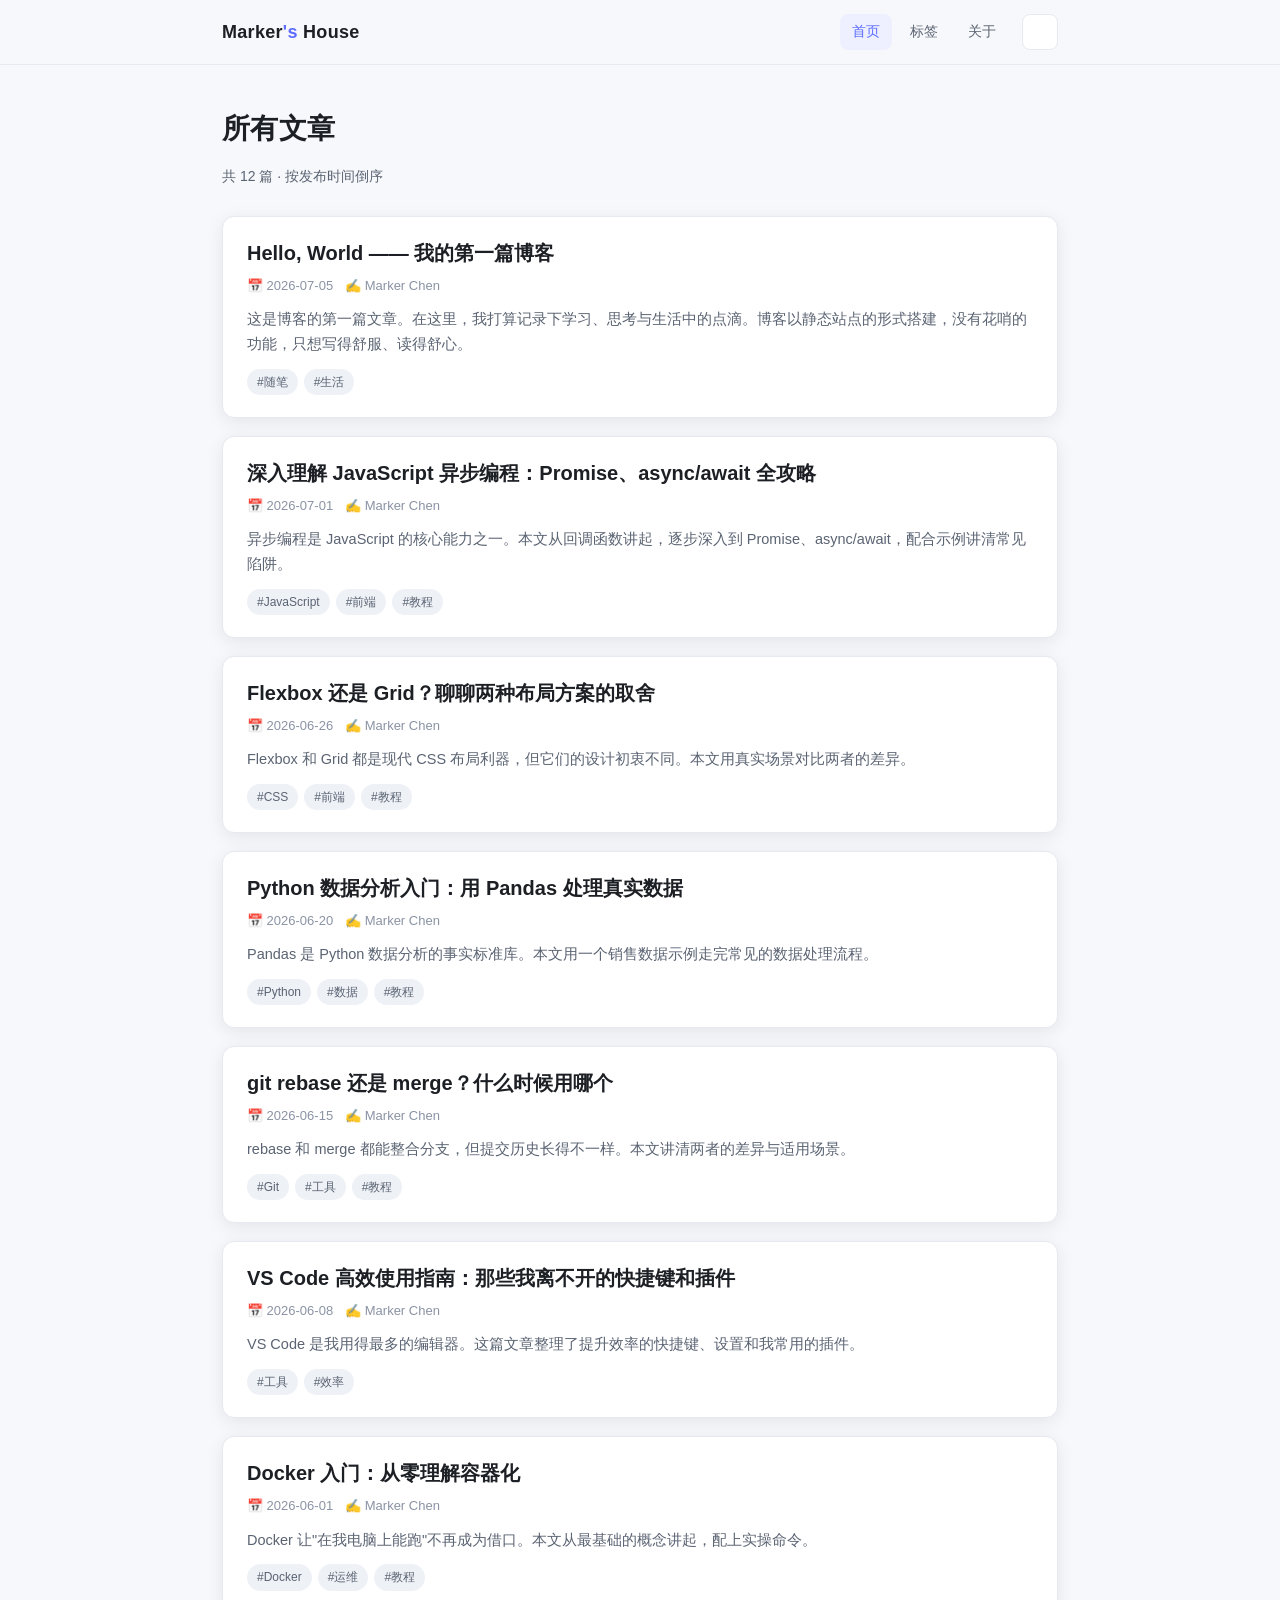
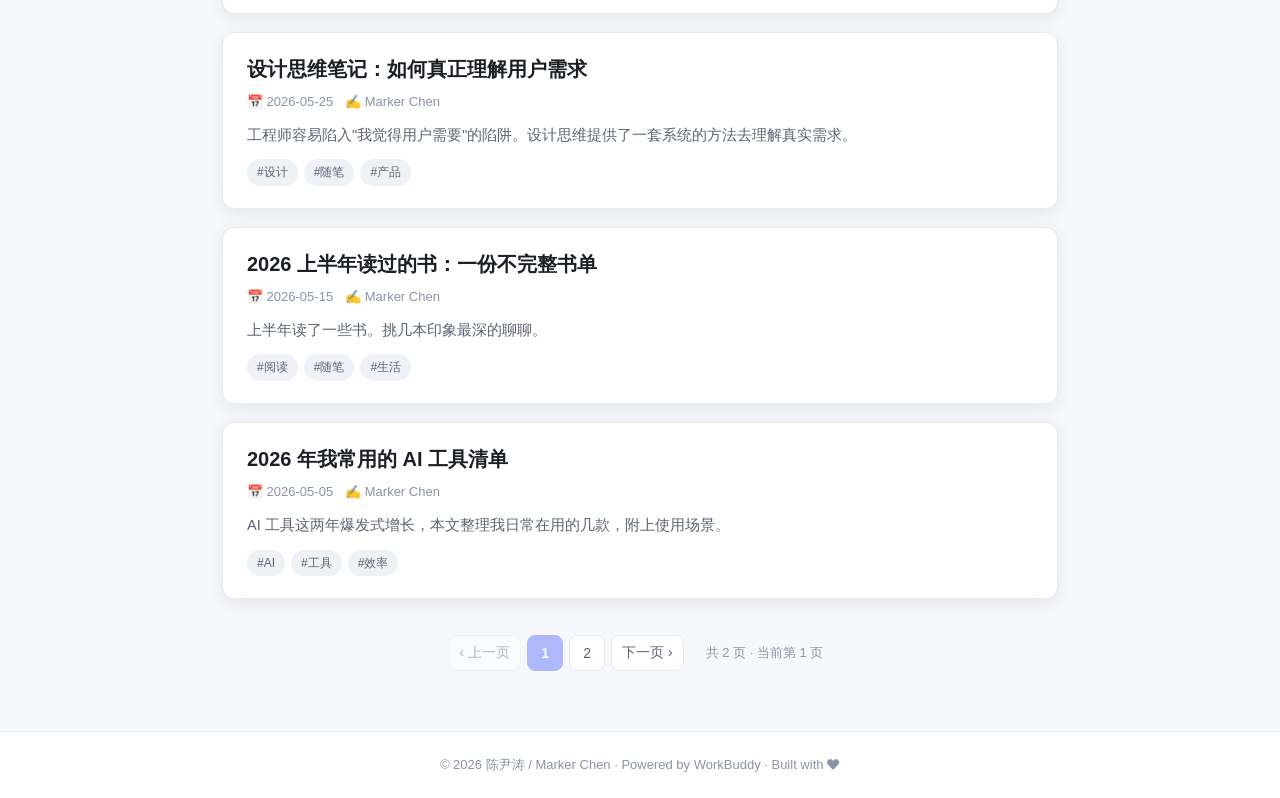
==== index.html @ eab6ce46 "init: 个人博客静态站点 (Marker Chen)" ====
<!DOCTYPE html>
<html lang="zh-CN">
<head>
  <meta charset="UTF-8" />
  <meta name="viewport" content="width=device-width, initial-scale=1.0" />
  <title>Marker Chen 的小站 · 首页</title>
  <meta name="description" content="陈尹涛（Marker Chen）的个人小站——记录读书、编程与 vibe coding。" />
  <link rel="stylesheet" href="./css/style.css" />
  <base href="./" />
  <script>
    // 提前应用主题，避免闪烁
    (function () {
      try {
        var t = localStorage.getItem('blog-theme') || 'light';
        document.documentElement.setAttribute('data-theme', t);
      } catch (e) {}
    })();
  </script>
</head>
<body>
  <div id="site-header"></div>

  <main class="container">
    <h1 class="page-title">所有文章</h1>
    <p class="page-subtitle">共 <span id="total-count">0</span> 篇 · 按发布时间倒序</p>

    <section id="post-list" class="post-list" aria-live="polite"></section>

    <nav class="pagination" id="pagination" aria-label="分页导航"></nav>
  </main>

  <div id="site-footer"></div>

  <script src="./js/app.js"></script>
  <script>
    const PAGE_SIZE = 10;

    function renderCard(post) {
      const tags = (post.tags || [])
        .map((t) => `<a class="tag-chip" href="./tag.html?name=${encodeURIComponent(t)}">#${Blog.escapeHtml(t)}</a>`)
        .join("");
      const excerpt = post.excerpt || Blog.extractExcerpt(post.content, 140);
      return `
        <article class="post-card">
          <h2><a href="./post.html?id=${encodeURIComponent(post.id)}">${Blog.escapeHtml(post.title)}</a></h2>
          <div class="post-meta">
            <span class="meta-item">📅 ${Blog.formatDate(post.date)}</span>
            <span class="meta-item">✍ ${Blog.escapeHtml(post.author || "Marker Chen")}</span>
          </div>
          <p class="post-excerpt">${Blog.escapeHtml(excerpt)}</p>
          <div class="post-tags">${tags}</div>
        </article>
      `;
    }

    function getPageFromURL() {
      const params = new URLSearchParams(location.search);
      const p = parseInt(params.get("page") || "1", 10);
      return isNaN(p) || p < 1 ? 1 : p;
    }

    function setPageInURL(page) {
      const params = new URLSearchParams(location.search);
      if (page === 1) params.delete("page");
      else params.set("page", String(page));
      const qs = params.toString();
      const url = qs ? `?${qs}` : location.pathname;
      history.replaceState(null, "", url);
    }

    function renderPagination(currentPage, totalPages) {
      const root = document.getElementById("pagination");
      if (totalPages <= 1) {
        root.innerHTML = `<span class="page-info">共 ${totalPages} 页 · 当前第 ${currentPage} 页</span>`;
        return;
      }

      // 计算显示的页码范围
      const pages = [];
      const add = (p) => pages.push(p);
      const window_ = 1; // 当前页左右各显示几个
      add(1);
      if (currentPage - window_ > 2) add("…");
      for (let i = Math.max(2, currentPage - window_); i <= Math.min(totalPages - 1, currentPage + window_); i++) {
        add(i);
      }
      if (currentPage + window_ < totalPages - 1) add("…");
      if (totalPages > 1) add(totalPages);

      let html = "";
      // 上一页
      html += `<button type="button" data-page="${currentPage - 1}" ${currentPage === 1 ? "disabled" : ""}>‹ 上一页</button>`;

      pages.forEach((p) => {
        if (p === "…") {
          html += `<span class="ellipsis">…</span>`;
        } else if (p === currentPage) {
          html += `<button type="button" class="page-current" disabled>${p}</button>`;
        } else {
          html += `<button type="button" data-page="${p}">${p}</button>`;
        }
      });

      // 下一页
      html += `<button type="button" data-page="${currentPage + 1}" ${currentPage === totalPages ? "disabled" : ""}>下一页 ›</button>`;
      html += `<span class="page-info">共 ${totalPages} 页 · 当前第 ${currentPage} 页</span>`;

      root.innerHTML = html;

      // 绑定事件
      root.querySelectorAll("button[data-page]").forEach((btn) => {
        btn.addEventListener("click", () => {
          const p = parseInt(btn.dataset.page, 10);
          if (p >= 1 && p <= totalPages) {
            setPageInURL(p);
            renderPage(p);
            window.scrollTo({ top: 0, behavior: "smooth" });
          }
        });
      });
    }

    function renderPage(page) {
      const list = document.getElementById("post-list");
      const totalPages = Math.max(1, Math.ceil(_allPosts.length / PAGE_SIZE));
      page = Math.max(1, Math.min(page, totalPages));
      const start = (page - 1) * PAGE_SIZE;
      const end = start + PAGE_SIZE;
      const pagePosts = _allPosts.slice(start, end);

      list.innerHTML =
        pagePosts.map(renderCard).join("") ||
        `<div class="empty-state"><p>暂无文章</p></div>`;

      renderPagination(page, totalPages);
    }

    let _allPosts = [];
    (async function init() {
      Blog.applyTheme(Blog.getSavedTheme());
      Blog.renderHeader();
      Blog.renderFooter();

      try {
        _allPosts = await Blog.loadPosts();
        document.getElementById("total-count").textContent = _allPosts.length;
        const page = getPageFromURL();
        renderPage(page);
      } catch (err) {
        document.getElementById("post-list").innerHTML =
          `<div class="empty-state"><p>文章加载失败：${Blog.escapeHtml(err.message)}</p></div>`;
      }
    })();
  </script>
</body>
</html>
---- css/style.css ----
/* =========================================================
   博客主题 - 全局样式
   暗色 / 亮色主题通过 [data-theme] 切换
   ========================================================= */

:root {
  --max-w: 880px;
  --radius: 12px;
  --radius-sm: 8px;
  --shadow: 0 4px 18px rgba(0, 0, 0, 0.08);
  --shadow-lg: 0 10px 36px rgba(0, 0, 0, 0.12);
  --transition: 0.25s ease;
  --font-sans: -apple-system, BlinkMacSystemFont, "Segoe UI", "PingFang SC",
    "Hiragino Sans GB", "Microsoft YaHei", "Helvetica Neue", Helvetica, Arial,
    sans-serif;
  --font-mono: "JetBrains Mono", "Fira Code", Consolas, Monaco,
    "Courier New", monospace;
}

/* 亮色主题 */
[data-theme="light"] {
  --bg: #f7f8fb;
  --bg-card: #ffffff;
  --bg-elev: #ffffff;
  --bg-code: #f4f5f8;
  --bg-tag: #eef1f6;
  --bg-tag-hover: #e3e8f0;
  --text: #1c1f24;
  --text-soft: #5b6473;
  --text-mute: #8a93a4;
  --border: #e6e9f0;
  --accent: #5b6cff;
  --accent-soft: #eef0ff;
  --code-text: #c7254e;
  --quote-border: #d6dae4;
  --quote-bg: #fafbfd;
}

/* 暗色主题 */
[data-theme="dark"] {
  --bg: #0f1115;
  --bg-card: #181b22;
  --bg-elev: #1d212a;
  --bg-code: #11141a;
  --bg-tag: #242935;
  --bg-tag-hover: #2e3441;
  --text: #e6e8ee;
  --text-soft: #a8b0bf;
  --text-mute: #6c7689;
  --border: #262b36;
  --accent: #7c8cff;
  --accent-soft: #1e2235;
  --code-text: #ff8aa3;
  --quote-border: #2e3441;
  --quote-bg: #1a1e26;
}

* {
  box-sizing: border-box;
}

html,
body {
  margin: 0;
  padding: 0;
  background: var(--bg);
  color: var(--text);
  font-family: var(--font-sans);
  font-size: 16px;
  line-height: 1.7;
  -webkit-font-smoothing: antialiased;
  -moz-osx-font-smoothing: grayscale;
  transition: background var(--transition), color var(--transition);
}

a {
  color: var(--accent);
  text-decoration: none;
  transition: color var(--transition);
}
a:hover {
  text-decoration: underline;
}

/* ===== 顶部导航 ===== */
.site-header {
  position: sticky;
  top: 0;
  z-index: 50;
  background: color-mix(in srgb, var(--bg) 85%, transparent);
  backdrop-filter: saturate(180%) blur(12px);
  -webkit-backdrop-filter: saturate(180%) blur(12px);
  border-bottom: 1px solid var(--border);
}
.nav-inner {
  max-width: var(--max-w);
  margin: 0 auto;
  padding: 14px 22px;
  display: flex;
  align-items: center;
  justify-content: space-between;
  gap: 16px;
}
.brand {
  font-size: 18px;
  font-weight: 700;
  letter-spacing: 0.3px;
  color: var(--text);
}
.brand .dot {
  color: var(--accent);
}
.nav-links {
  display: flex;
  align-items: center;
  gap: 6px;
}
.nav-links a {
  color: var(--text-soft);
  padding: 6px 12px;
  border-radius: 8px;
  font-size: 14px;
  font-weight: 500;
  transition: all var(--transition);
}
.nav-links a:hover {
  color: var(--text);
  background: var(--bg-tag);
  text-decoration: none;
}
.nav-links a.active {
  color: var(--accent);
  background: var(--accent-soft);
}
.theme-toggle {
  display: inline-flex;
  align-items: center;
  justify-content: center;
  width: 36px;
  height: 36px;
  border: 1px solid var(--border);
  background: var(--bg-elev);
  color: var(--text-soft);
  border-radius: 8px;
  cursor: pointer;
  margin-left: 8px;
  transition: all var(--transition);
}
.theme-toggle:hover {
  color: var(--text);
  border-color: var(--accent);
}
.theme-toggle svg {
  width: 18px;
  height: 18px;
}

/* ===== 布局 ===== */
.container {
  max-width: var(--max-w);
  margin: 0 auto;
  padding: 40px 22px 60px;
}
.page-title {
  font-size: 28px;
  font-weight: 700;
  margin: 0 0 28px;
  letter-spacing: 0.3px;
}
.page-subtitle {
  color: var(--text-soft);
  margin-top: -16px;
  margin-bottom: 28px;
  font-size: 14px;
}

/* ===== 文章卡片 ===== */
.post-list {
  display: flex;
  flex-direction: column;
  gap: 18px;
}
.post-card {
  background: var(--bg-card);
  border: 1px solid var(--border);
  border-radius: var(--radius);
  padding: 22px 24px;
  transition: all var(--transition);
  box-shadow: var(--shadow);
}
.post-card:hover {
  transform: translateY(-2px);
  box-shadow: var(--shadow-lg);
  border-color: var(--accent);
}
.post-card h2 {
  margin: 0 0 8px;
  font-size: 20px;
  line-height: 1.4;
}
.post-card h2 a {
  color: var(--text);
}
.post-card h2 a:hover {
  color: var(--accent);
  text-decoration: none;
}
.post-meta {
  display: flex;
  flex-wrap: wrap;
  gap: 12px;
  color: var(--text-mute);
  font-size: 13px;
  margin-bottom: 10px;
}
.post-meta .meta-item {
  display: inline-flex;
  align-items: center;
  gap: 4px;
}
.post-excerpt {
  color: var(--text-soft);
  font-size: 14.5px;
  line-height: 1.7;
  margin: 6px 0 12px;
  display: -webkit-box;
  -webkit-line-clamp: 3;
  -webkit-box-orient: vertical;
  overflow: hidden;
}
.post-tags {
  display: flex;
  flex-wrap: wrap;
  gap: 6px;
}
.tag-chip {
  display: inline-block;
  padding: 3px 10px;
  font-size: 12px;
  background: var(--bg-tag);
  color: var(--text-soft);
  border-radius: 999px;
  transition: all var(--transition);
}
.tag-chip:hover {
  background: var(--bg-tag-hover);
  color: var(--accent);
  text-decoration: none;
}

/* ===== 分页 ===== */
.pagination {
  display: flex;
  justify-content: center;
  align-items: center;
  gap: 6px;
  margin-top: 36px;
  flex-wrap: wrap;
}
.pagination button,
.pagination a {
  min-width: 36px;
  height: 36px;
  padding: 0 10px;
  border-radius: 8px;
  border: 1px solid var(--border);
  background: var(--bg-card);
  color: var(--text-soft);
  font-size: 14px;
  cursor: pointer;
  display: inline-flex;
  align-items: center;
  justify-content: center;
  transition: all var(--transition);
}
.pagination button:hover:not(:disabled),
.pagination a:hover {
  border-color: var(--accent);
  color: var(--accent);
  text-decoration: none;
}
.pagination button:disabled {
  opacity: 0.45;
  cursor: not-allowed;
}
.pagination .page-current {
  background: var(--accent);
  border-color: var(--accent);
  color: #fff;
  font-weight: 600;
}
.pagination .page-info {
  color: var(--text-mute);
  font-size: 13px;
  margin-left: 8px;
  padding: 0 8px;
}
.pagination .ellipsis {
  color: var(--text-mute);
  padding: 0 4px;
}

/* ===== 文章详情 ===== */
.post-detail {
  background: var(--bg-card);
  border: 1px solid var(--border);
  border-radius: var(--radius);
  padding: 36px 40px;
  box-shadow: var(--shadow);
}
.post-detail .post-header {
  border-bottom: 1px solid var(--border);
  padding-bottom: 22px;
  margin-bottom: 28px;
}
.post-detail h1.post-title {
  font-size: 30px;
  line-height: 1.35;
  margin: 0 0 14px;
  letter-spacing: 0.3px;
}
.post-detail .post-meta {
  margin-bottom: 0;
  font-size: 13.5px;
}

/* Markdown 内容样式 */
.markdown-body {
  font-size: 15.5px;
  line-height: 1.85;
  color: var(--text);
  word-wrap: break-word;
}
.markdown-body h1,
.markdown-body h2,
.markdown-body h3,
.markdown-body h4,
.markdown-body h5,
.markdown-body h6 {
  margin: 1.8em 0 0.8em;
  font-weight: 700;
  line-height: 1.4;
  scroll-margin-top: 80px;
}
.markdown-body h1 { font-size: 28px; }
.markdown-body h2 {
  font-size: 24px;
  padding-bottom: 6px;
  border-bottom: 1px solid var(--border);
}
.markdown-body h3 { font-size: 20px; }
.markdown-body h4 { font-size: 18px; }
.markdown-body p {
  margin: 0 0 1em;
}
.markdown-body ul,
.markdown-body ol {
  margin: 0 0 1em;
  padding-left: 1.6em;
}
.markdown-body li {
  margin: 0.3em 0;
}
.markdown-body li > ul,
.markdown-body li > ol {
  margin: 0.3em 0;
}
.markdown-body a {
  color: var(--accent);
  border-bottom: 1px solid transparent;
}
.markdown-body a:hover {
  border-bottom-color: var(--accent);
  text-decoration: none;
}
.markdown-body img {
  max-width: 100%;
  display: block;
  margin: 1.2em auto;
  border-radius: var(--radius-sm);
  box-shadow: var(--shadow);
}
.markdown-body blockquote {
  margin: 1.2em 0;
  padding: 10px 18px;
  border-left: 4px solid var(--accent);
  background: var(--quote-bg);
  color: var(--text-soft);
  border-radius: 0 var(--radius-sm) var(--radius-sm) 0;
}
.markdown-body blockquote p:last-child {
  margin-bottom: 0;
}
.markdown-body table {
  width: 100%;
  border-collapse: collapse;
  margin: 1.2em 0;
  font-size: 14.5px;
  overflow: hidden;
  border-radius: var(--radius-sm);
}
.markdown-body th,
.markdown-body td {
  padding: 10px 14px;
  border: 1px solid var(--border);
  text-align: left;
}
.markdown-body th {
  background: var(--bg-tag);
  font-weight: 600;
}
.markdown-body tr:nth-child(even) td {
  background: var(--quote-bg);
}
.markdown-body code {
  font-family: var(--font-mono);
  font-size: 0.9em;
  background: var(--bg-code);
  color: var(--code-text);
  padding: 2px 6px;
  border-radius: 4px;
}
.markdown-body pre {
  background: var(--bg-code);
  border: 1px solid var(--border);
  border-radius: var(--radius-sm);
  padding: 16px 18px;
  overflow-x: auto;
  margin: 1.2em 0;
  line-height: 1.6;
}
.markdown-body pre code {
  background: transparent;
  color: var(--text);
  padding: 0;
  font-size: 14px;
}
.markdown-body hr {
  border: none;
  border-top: 1px solid var(--border);
  margin: 2em 0;
}

/* highlight.js 主题覆盖（基础适配） */
.hljs {
  background: transparent;
  color: var(--text);
}
[data-theme="light"] .hljs-keyword,
[data-theme="light"] .hljs-selector-tag,
[data-theme="light"] .hljs-built_in,
[data-theme="light"] .hljs-name,
[data-theme="light"] .hljs-tag {
  color: #d73a49;
}
[data-theme="light"] .hljs-string,
[data-theme="light"] .hljs-attr,
[data-theme="light"] .hljs-template-tag,
[data-theme="light"] .hljs-template-variable {
  color: #032f62;
}
[data-theme="light"] .hljs-comment,
[data-theme="light"] .hljs-quote {
  color: #6a737d;
  font-style: italic;
}
[data-theme="light"] .hljs-number,
[data-theme="light"] .hljs-literal {
  color: #005cc5;
}
[data-theme="light"] .hljs-title,
[data-theme="light"] .hljs-section,
[data-theme="light"] .hljs-function .hljs-title {
  color: #6f42c1;
}
[data-theme="dark"] .hljs-keyword,
[data-theme="dark"] .hljs-selector-tag,
[data-theme="dark"] .hljs-built_in,
[data-theme="dark"] .hljs-name,
[data-theme="dark"] .hljs-tag {
  color: #ff7b72;
}
[data-theme="dark"] .hljs-string,
[data-theme="dark"] .hljs-attr,
[data-theme="dark"] .hljs-template-tag {
  color: #a5d6ff;
}
[data-theme="dark"] .hljs-comment,
[data-theme="dark"] .hljs-quote {
  color: #8b949e;
  font-style: italic;
}
[data-theme="dark"] .hljs-number,
[data-theme="dark"] .hljs-literal {
  color: #79c0ff;
}
[data-theme="dark"] .hljs-title,
[data-theme="dark"] .hljs-function .hljs-title {
  color: #d2a8ff;
}

/* 上下篇导航 */
.post-nav {
  display: grid;
  grid-template-columns: 1fr 1fr;
  gap: 14px;
  margin-top: 32px;
}
.post-nav a {
  display: block;
  background: var(--bg-card);
  border: 1px solid var(--border);
  border-radius: var(--radius);
  padding: 16px 18px;
  color: var(--text);
  transition: all var(--transition);
}
.post-nav a:hover {
  border-color: var(--accent);
  text-decoration: none;
  transform: translateY(-2px);
}
.post-nav .nav-label {
  display: block;
  color: var(--text-mute);
  font-size: 12px;
  margin-bottom: 4px;
}
.post-nav .nav-title {
  color: var(--text);
  font-weight: 600;
  font-size: 14.5px;
  display: -webkit-box;
  -webkit-line-clamp: 2;
  -webkit-box-orient: vertical;
  overflow: hidden;
}
.post-nav a:hover .nav-title {
  color: var(--accent);
}
.post-nav .nav-empty {
  visibility: hidden;
}

/* 标签页 */
.tag-grid {
  display: grid;
  grid-template-columns: repeat(auto-fill, minmax(160px, 1fr));
  gap: 14px;
}
.tag-card {
  display: flex;
  align-items: center;
  justify-content: space-between;
  background: var(--bg-card);
  border: 1px solid var(--border);
  border-radius: var(--radius);
  padding: 16px 18px;
  color: var(--text);
  transition: all var(--transition);
  cursor: pointer;
}
.tag-card:hover {
  border-color: var(--accent);
  color: var(--accent);
  text-decoration: none;
  transform: translateY(-2px);
  box-shadow: var(--shadow);
}
.tag-card .tag-name {
  font-weight: 600;
  font-size: 15px;
}
.tag-card .tag-count {
  background: var(--bg-tag);
  color: var(--text-soft);
  padding: 2px 10px;
  border-radius: 999px;
  font-size: 12px;
}

/* 关于页 */
.about-hero {
  display: flex;
  flex-direction: column;
  align-items: center;
  text-align: center;
  padding: 24px 0 32px;
}
.avatar {
  width: 110px;
  height: 110px;
  border-radius: 50%;
  background: linear-gradient(135deg, var(--accent), #8b9bff);
  color: #fff;
  display: flex;
  align-items: center;
  justify-content: center;
  font-size: 42px;
  font-weight: 700;
  box-shadow: var(--shadow-lg);
  margin-bottom: 18px;
}
.about-name {
  font-size: 24px;
  font-weight: 700;
  margin: 0 0 6px;
}
.about-bio {
  color: var(--text-soft);
  max-width: 580px;
  margin: 0 auto;
  font-size: 15px;
  line-height: 1.8;
}
.about-section {
  background: var(--bg-card);
  border: 1px solid var(--border);
  border-radius: var(--radius);
  padding: 26px 30px;
  margin-top: 22px;
  box-shadow: var(--shadow);
}
.about-section h2 {
  font-size: 19px;
  margin: 0 0 16px;
  padding-bottom: 10px;
  border-bottom: 1px solid var(--border);
}
.skill-list {
  display: flex;
  flex-direction: column;
  gap: 14px;
}
.skill-row {
  display: flex;
  align-items: center;
  gap: 14px;
}
.skill-name {
  width: 110px;
  font-size: 14px;
  color: var(--text-soft);
  font-weight: 500;
  flex-shrink: 0;
}
.skill-bar {
  flex: 1;
  height: 8px;
  background: var(--bg-tag);
  border-radius: 4px;
  overflow: hidden;
}
.skill-fill {
  height: 100%;
  background: linear-gradient(90deg, var(--accent), #8b9bff);
  border-radius: 4px;
  transition: width 1s ease;
}
.skill-percent {
  width: 44px;
  text-align: right;
  color: var(--text-mute);
  font-size: 13px;
  font-variant-numeric: tabular-nums;
}
.contact-list {
  display: grid;
  grid-template-columns: repeat(auto-fit, minmax(220px, 1fr));
  gap: 12px;
}
.contact-item {
  display: flex;
  align-items: center;
  gap: 10px;
  padding: 12px 14px;
  background: var(--bg-tag);
  border-radius: var(--radius-sm);
  color: var(--text);
  font-size: 14px;
  transition: all var(--transition);
}
.contact-item:hover {
  background: var(--bg-tag-hover);
  text-decoration: none;
}
.contact-item svg {
  width: 18px;
  height: 18px;
  color: var(--accent);
  flex-shrink: 0;
}
.social-links {
  display: flex;
  gap: 12px;
  flex-wrap: wrap;
}
.social-link {
  display: inline-flex;
  align-items: center;
  justify-content: center;
  width: 42px;
  height: 42px;
  border-radius: 50%;
  background: var(--bg-tag);
  color: var(--text-soft);
  transition: all var(--transition);
}
.social-link:hover {
  background: var(--accent);
  color: #fff;
  transform: translateY(-2px);
  text-decoration: none;
}
.social-link svg {
  width: 20px;
  height: 20px;
}

/* 页脚 */
.site-footer {
  border-top: 1px solid var(--border);
  padding: 22px;
  text-align: center;
  color: var(--text-mute);
  font-size: 13px;
  background: var(--bg-card);
}
.site-footer a {
  color: var(--text-soft);
}

/* 空状态 */
.empty-state {
  text-align: center;
  padding: 60px 20px;
  color: var(--text-mute);
}
.empty-state svg {
  width: 60px;
  height: 60px;
  margin-bottom: 12px;
  opacity: 0.4;
}

/* 返回链接 */
.back-link {
  display: inline-flex;
  align-items: center;
  gap: 6px;
  color: var(--text-soft);
  font-size: 14px;
  margin-bottom: 18px;
}
.back-link:hover {
  color: var(--accent);
  text-decoration: none;
}

/* ===== 响应式 ===== */
@media (max-width: 720px) {
  .container {
    padding: 24px 16px 40px;
  }
  .nav-inner {
    padding: 12px 16px;
  }
  .brand {
    font-size: 16px;
  }
  .nav-links a {
    padding: 6px 8px;
    font-size: 13px;
  }
  .post-detail {
    padding: 24px 20px;
  }
  .post-detail h1.post-title {
    font-size: 24px;
  }
  .post-card {
    padding: 18px 18px;
  }
  .post-card h2 {
    font-size: 18px;
  }
  .post-nav {
    grid-template-columns: 1fr;
  }
  .about-section {
    padding: 20px;
  }
  .skill-name {
    width: 90px;
    font-size: 13px;
  }
  .skill-percent {
    width: 36px;
  }
  .pagination .page-info {
    width: 100%;
    text-align: center;
    margin: 4px 0 0;
  }
}

/* 滚动条 */
::-webkit-scrollbar { width: 10px; height: 10px; }
::-webkit-scrollbar-track { background: transparent; }
::-webkit-scrollbar-thumb {
  background: var(--border);
  border-radius: 5px;
}
::-webkit-scrollbar-thumb:hover { background: var(--text-mute); }
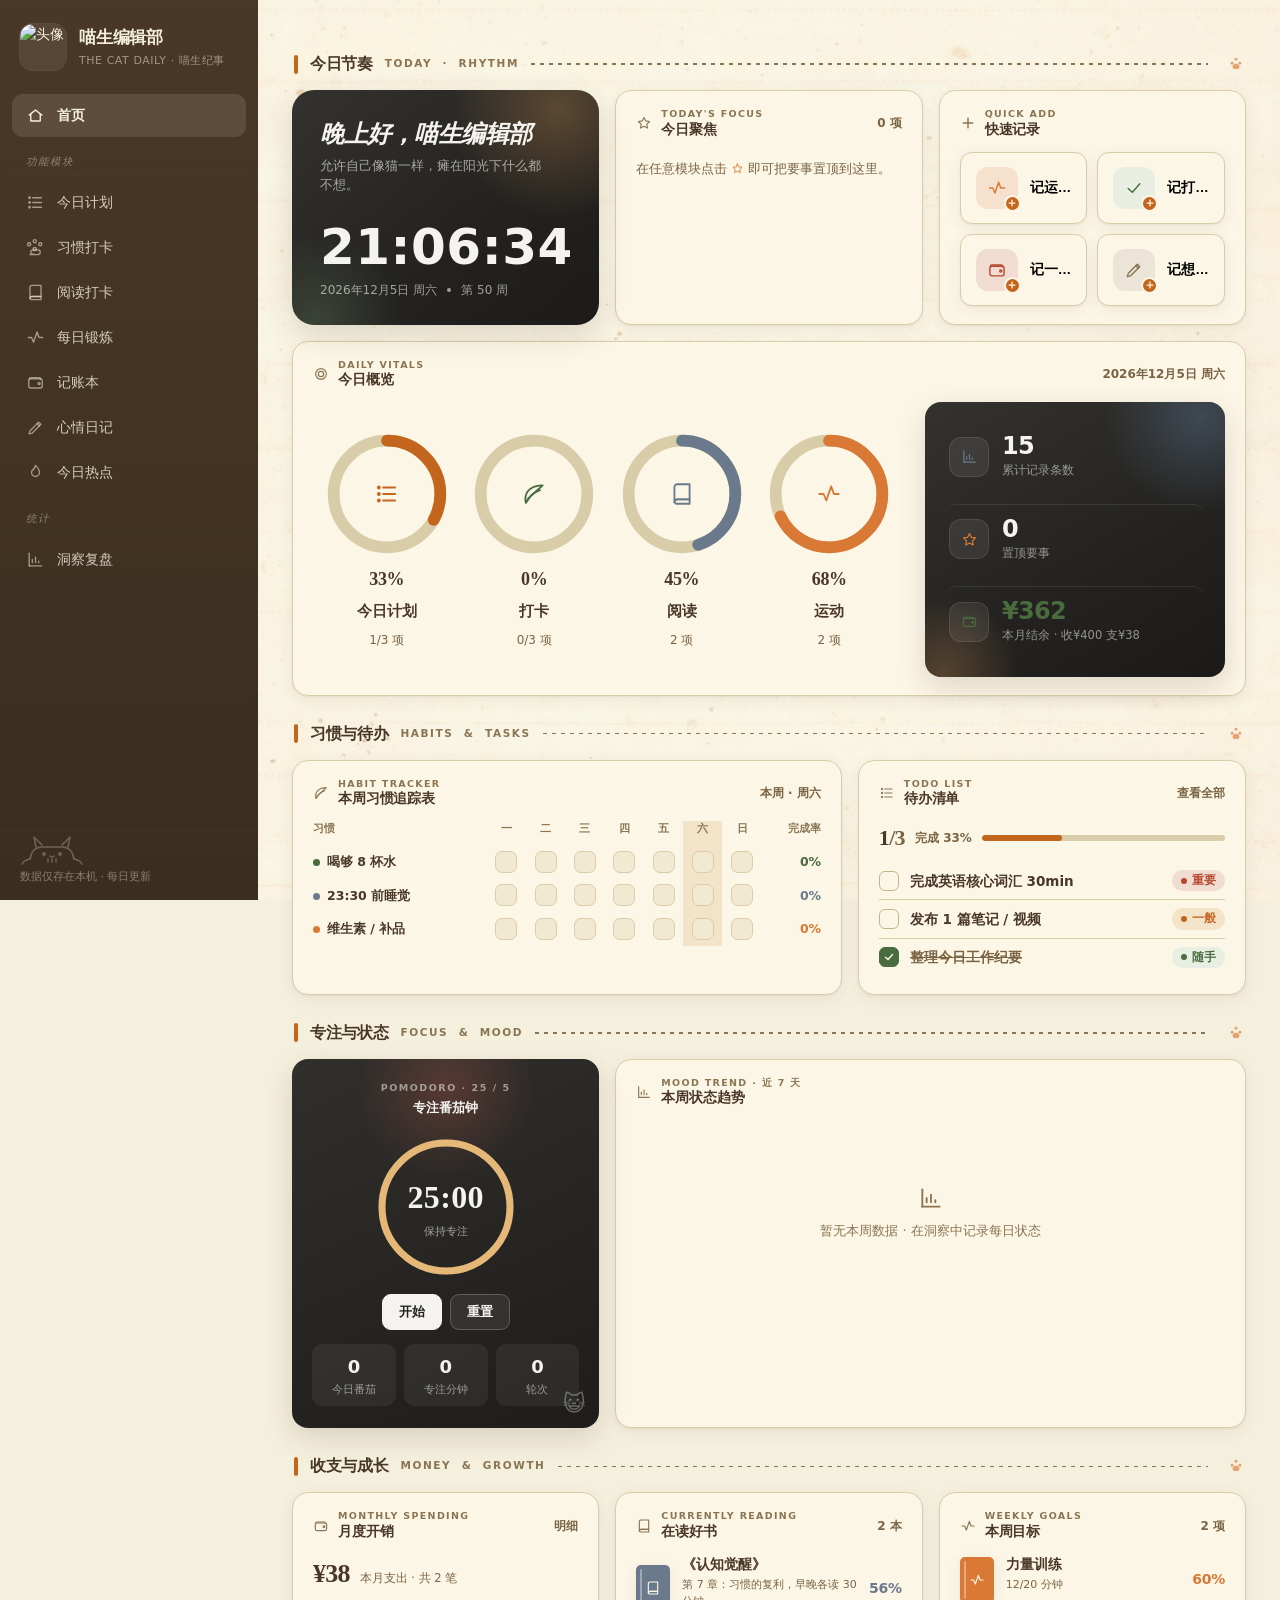
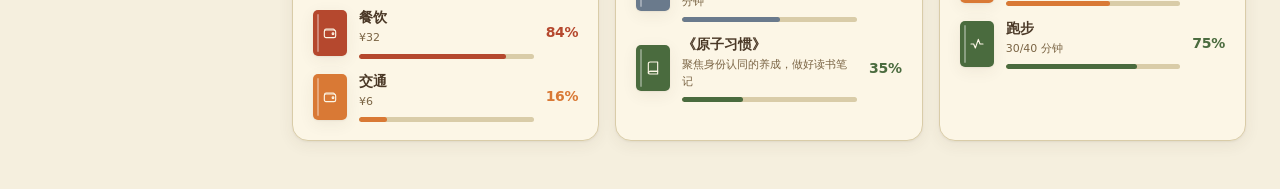
==== commit 1e43730e: "chore(pages): deploy workbench 1c17e249ba9e5c425c296ffd699e97a584563ba7 1c17e249ba9e5c425c296ffd699e" ====
--- a/index.html
+++ b/index.html
@@ -1,156 +1,1428 @@
+<!-- Generated by Trae Work -->
 <!DOCTYPE html>
-<html lang="zh-CN">
+<html lang="zh">
 <head>
-  <meta charset="UTF-8" />
-  <meta name="viewport" content="width=device-width, initial-scale=1.0" />
-  <title>Marker Chen 的小站 · 首页</title>
-  <meta name="description" content="陈尹涛（Marker Chen）的个人小站——记录读书、编程与 vibe coding。" />
-  <link rel="stylesheet" href="./css/style.css" />
-  <base href="./" />
-  <script>
-    // 提前应用主题，避免闪烁
-    (function () {
-      try {
-        var t = localStorage.getItem('blog-theme') || 'light';
-        document.documentElement.setAttribute('data-theme', t);
-      } catch (e) {}
-    })();
-  </script>
+<meta charset="UTF-8" />
+<meta name="viewport" content="width=device-width, initial-scale=1.0" />
+<meta name="description" content="喵生编辑部 · THE CAT DAILY — 卡通小猫 × 复古报刊编辑部风格的个人工作台：每日计划、习惯打卡、记账、阅读、运动、灵感记录。" />
+<meta name="theme-color" content="#f5efde" />
+<title>喵生编辑部 · THE CAT DAILY</title>
+<link rel="icon" type="image/svg+xml" href="data:image/svg+xml;utf8,<svg xmlns='http://www.w3.org/2000/svg' viewBox='0 0 32 32'><rect width='32' height='32' rx='6' fill='%23f5efde' stroke='%23c4651e' stroke-width='1.5'/><path d='M10 21 Q9 12 16 12 Q23 12 22 21 Z' fill='%23c4651e'/><path d='M9 12 L8 7 L13 11 M23 12 L24 7 L19 11' fill='none' stroke='%23c4651e' stroke-width='1.6' stroke-linecap='round' stroke-linejoin='round'/><circle cx='13.5' cy='18' r='1.3' fill='%233a2e1f'/><circle cx='18.5' cy='18' r='1.3' fill='%233a2e1f'/><path d='M15 19.8 Q16 20.8 17 19.8' fill='none' stroke='%233a2e1f' stroke-width='1.2' stroke-linecap='round'/></svg>" />
+<style>
+  /* ============================================================
+     THEME TOKENS — 一处改色，整站换肤（简约·墨色中性默认）
+     ============================================================ */
+  :root {
+    /* ---- 页面与表面（米白旧报纸底） ---- */
+    --page-bg: #f5efde;              /* 页面底色：旧报纸米白 */
+    --surface-card: #fcf6e6;         /* 卡片/面板/输入框/按钮的主背景：浅一档米白 */
+    --surface-nested: #f1e9d2;       /* 嵌套区域：深一档米色（图标瓦、ghost 按钮、hero 底） */
+
+    /* ---- 边框（浅棕色系） ---- */
+    --border: #d9cca8;               /* 常规边框：浅棕 */
+    --border-input: #c4b48a;         /* 强边框：深一档棕（输入框、按钮、chip） */
+
+    /* ---- 文本层级（浅棕色系） ---- */
+    --text: #4a3826;                 /* 主文本：深咖啡棕（标题、正文、数值） */
+    --text-secondary: #7a6444;       /* 次文本：中棕（标签、副标题、描述） */
+    --text-tertiary: #8a7553;        /* 弱文本：旧木棕（图标色、导航字、占位、空态） */
+
+    /* ---- 主色（橘黄点缀·按钮/选中/强调） ---- */
+    --accent: #c4651e;               /* 主色·橘黄：按钮、选中态、section 竖条 */
+    --accent-muted: #f3e3c8;         /* 主色浅底：focus ring 光晕、step 按钮 active 底 */
+    --on-accent: #fcf6e6;            /* 主色上的前景文字：米白 */
+
+    /* ---- 模块色（5 色轮转：墨绿/灰蓝/橘黄/邮票红/旧木棕） ---- */
+    --module-1: #4a6b3e;             /* 墨绿 — 打卡/完成/收入 */
+    --module-2: #6a7a8c;             /* 铅笔灰蓝 — 阅读/focus/趋势线 */
+    --module-3: #d97935;             /* 橘黄 — 运动/连续天数/星标 */
+    --module-4: #b5482e;             /* 邮票红 — 记账/占比图 */
+    --module-5: #8a7355;             /* 旧木棕 — 笔记/日记 */
+
+    /* ---- 危险色（邮票红） ---- */
+    --danger: #b5482e;               /* 删除/危险操作 */
+    --danger-muted: #f0dcd0;         /* 危险浅底：删除 hover、P0 标签 */
+
+    /* ---- 抽屉/侧栏（深咖啡木色·编辑部暗木质感） ---- */
+    --drawer-bg: #3a2e1f;            /* 侧栏底色：深咖啡 */
+    --drawer-bg-top: #4a3826;        /* 侧栏渐变上色：稍浅咖啡 */
+    --drawer-text: #f5efde;          /* 侧栏前景文字：米白 */
+    --drawer-text-mute: rgba(245,239,222,.55);  /* 侧栏次要文字/图标 */
+    --drawer-hover: rgba(245,239,222,.08);       /* 侧栏悬停底 */
+    --drawer-active: rgba(245,239,222,.12);      /* 侧栏选中底 */
+
+    /* ---- 背景图 ---- */
+    --greet-image: url("assets/greet-banner.jpg");  /* 首页 hero 背景图：猫咪编辑部 */
+    --page-texture: url("assets/paper-texture.jpg"); /* 旧报纸纹理叠加 */
+
+    /* ---- 圆角（按组件角色，不要裸写数字） ---- */
+    --radius-control: 8px;           /* 勾选框、步进按钮、日历格 */
+    --radius-tile: 12px;             /* 图标瓦、输入框、按钮、chip */
+    --radius-card: 16px;             /* 卡片、面板、hero */
+    --radius-sheet: 22px;            /* 弹窗顶部圆角 */
+
+    /* ---- 阴影（用咖啡棕色调阴影，更贴合旧纸感） ---- */
+    --shadow-card: 0 1px 2px rgba(74,56,38,.06), 0 4px 16px rgba(74,56,38,.07);   /* 卡片/面板 */
+    --shadow-overlay: 0 10px 28px rgba(74,56,38,.16);                             /* 弹窗/toast/悬浮 */
+
+    /* ---- 字体与布局 ---- */
+    --font: -apple-system, "PingFang SC", "Microsoft YaHei", system-ui, sans-serif;
+    --font-serif: "Georgia", "Times New Roman", "Songti SC", "STSong", serif;  /* 报刊标题用衬线 */
+    --sidebar-w: 258px;              /* 左侧栏宽度 */
+  }
+  * { box-sizing: border-box; margin: 0; padding: 0; }
+  body {
+    background: var(--page-bg); color: var(--text); font-family: var(--font); font-size: 14px; line-height: 1.5;
+    -webkit-font-smoothing: antialiased; min-height: 100vh; min-width: 1000px;
+  }
+  body::before { content:""; position:fixed; inset:0; z-index:-1; pointer-events:none;
+    background-image: var(--page-texture); background-size: cover; background-position: center; opacity:.5; }
+  svg { display: block; }
+  .layout { min-height: 100vh; }
+
+  /* ---------- sidebar (固定在左侧，不随内容滚动) ---------- */
+  .sidebar { background: linear-gradient(180deg, var(--drawer-bg-top), var(--drawer-bg)); color: var(--drawer-text);
+    display: flex; flex-direction: column; position: fixed; top: 0; left: 0; width: var(--sidebar-w); height: 100vh; z-index: 30; }
+  .sidebar .brand { padding: 24px 20px 18px; display: flex; align-items: center; gap: 13px; }
+  .sidebar .brand .ava { position: relative; width: 46px; height: 46px; border-radius: 13px; overflow: hidden; flex: 0 0 auto;
+    background: var(--drawer-hover); box-shadow: 0 0 0 1px var(--drawer-active); cursor: pointer; }
+  .sidebar .brand .ava img { width: 100%; height: 100%; object-fit: cover; display: block; }
+  .sidebar .brand .ava .cam { position: absolute; inset: 0; display: grid; place-items: center; opacity: 0;
+    background: rgba(35,34,32,.5); color: var(--drawer-text); transition: opacity .15s; }
+  .sidebar .brand .ava:hover .cam { opacity: 1; }
+  .sidebar .brand h1 { font-size: 17px; font-weight: 800; letter-spacing: -.01em; }
+  .sidebar .brand p { font-size: 11px; opacity: .5; margin-top: 3px; letter-spacing: .05em; }
+  .sidebar .nav { flex: 1; overflow-y: auto; padding: 6px 12px 12px; }
+  .sidebar .nav::-webkit-scrollbar { width: 6px; }
+  .sidebar .nav::-webkit-scrollbar-thumb { background: var(--drawer-text-mute); border-radius: 6px; }
+  .navi { display: flex; align-items: center; gap: 12px; padding: 11px 14px; border-radius: 11px; cursor: pointer;
+    font-size: 14px; font-weight: 500; color: color-mix(in srgb, var(--drawer-text) 82%, transparent); transition: background .15s; margin-bottom: 2px; }
+  .navi:hover { background: var(--drawer-hover); }
+  .navi.active { background: var(--drawer-active); color: var(--drawer-text); font-weight: 700; }
+  .navi svg { color: var(--drawer-text-mute); flex: 0 0 auto; }
+  .navi.active svg { color: var(--drawer-text); }
+  .nav-sep { font-size: 10.5px; opacity: .42; padding: 15px 14px 6px; letter-spacing: .1em; }
+  .sidebar .foot { padding: 15px 20px; font-size: 11px; opacity: .42; border-top: 1px solid var(--drawer-hover); }
+
+  /* ---------- main ---------- */
+  .main { margin-left: var(--sidebar-w); padding: 26px 34px 48px; }
+  .main > #screen { max-width: 1180px; }
+  .header { display: flex; align-items: flex-end; gap: 16px; margin-bottom: 6px; }
+  .header h2 { font-size: 27px; font-weight: 800; letter-spacing: -.03em; }
+  .header p { color: var(--text-secondary); font-size: 13px; margin-top: 5px; }
+  .header .spacer { flex: 1; }
+  .date-chip { display:inline-flex; align-items:center; gap:6px; font-size:13px; color:var(--text-secondary);
+    background: var(--surface-card); border:1px solid var(--border); border-radius:999px; padding:8px 15px; box-shadow: var(--shadow-card); }
+  .date-chip svg { color: var(--text-tertiary); }
+
+  /* ---------- hero banner (顶部大图问候区) ---------- */
+  .hero-banner { position: relative; overflow: hidden; border-radius: var(--radius-sheet); border: 1px solid var(--border);
+    box-shadow: var(--shadow-card); min-height: 208px; display: flex; flex-direction: column; justify-content: center;
+    padding: 34px 40px; margin-bottom: 24px;
+    background: var(--surface-nested) var(--greet-image) right center / cover no-repeat; }
+  .hero-banner::before { content:""; position:absolute; inset:0; pointer-events:none;
+    background: linear-gradient(100deg, var(--surface-card) 34%, color-mix(in srgb, var(--surface-card) 82%, transparent) 52%, transparent 76%); }
+  .hero-banner > * { position: relative; z-index: 1; }
+  .hero-banner .hi { font-size: 34px; font-weight: 800; letter-spacing: -.03em; }
+  .hero-banner .sub { color: var(--text-secondary); font-size: 14px; margin-top: 7px; max-width: 460px; }
+  .hero-banner .hstats { display: flex; gap: 26px; margin-top: 22px; }
+  .hero-banner .hstat { display: flex; flex-direction: column; gap: 2px; }
+  .hero-banner .hstat .n { font-size: 22px; font-weight: 800; letter-spacing: -.02em; }
+  .hero-banner .hstat .t { font-size: 12px; color: var(--text-secondary); }
+  .hero-banner .hstat + .hstat { padding-left: 26px; border-left: 1px solid var(--border-input); }
+  .hero-banner .htop { position: absolute; top: 22px; right: 26px; z-index: 2; display: flex; gap: 10px; align-items: center; }
+
+  .card { background: var(--surface-card); border: 1px solid var(--border); border-radius: var(--radius-card); box-shadow: var(--shadow-card); }
+  .sec-title { display:flex; align-items:center; gap:9px; font-size:14px; font-weight:800; margin: 18px 2px 10px; letter-spacing: -.01em; }
+  .sec-title::before { content:""; width: 3px; height: 14px; border-radius: 2px; background: var(--accent); }
+
+  /* ---------- dashboard grid ---------- */
+  .grid { display: grid; gap: 16px; }
+  .g-4 { grid-template-columns: repeat(4, 1fr); }
+  .g-3 { grid-template-columns: repeat(3, 1fr); }
+  .g-2 { grid-template-columns: repeat(2, 1fr); }
+  .g-main { grid-template-columns: 1.55fr 1fr; align-items: start; }
+
+  /* 各模块概况卡片 */
+  .modcard-grid { display:grid; grid-template-columns: repeat(3, 1fr); gap: 14px; }
+  .modcard { background: var(--surface-card); border: 1px solid var(--border); border-radius: var(--radius-card); box-shadow: var(--shadow-card);
+    padding: 15px 16px; cursor: pointer; transition: transform .12s, box-shadow .18s, border-color .15s; }
+  .modcard:hover { transform: translateY(-2px); box-shadow: var(--shadow-overlay); border-color: var(--border-input); }
+  .modcard .mc-head { display:flex; align-items:center; gap: 11px; }
+  .modcard .mc-ic { width: 36px; height: 36px; border-radius: 10px; display:grid; place-items:center; flex:0 0 auto; }
+  .modcard .mc-tt { flex:1; min-width:0; }
+  .modcard .mc-name { font-size: 14.5px; font-weight: 800; letter-spacing: -.01em; }
+  .modcard .mc-desc { font-size: 11.5px; color: var(--text-secondary); margin-top: 1px; overflow:hidden; text-overflow:ellipsis; white-space:nowrap; }
+  .modcard .mc-arw { color: var(--text-tertiary); flex:0 0 auto; }
+  .modcard .mc-body { display:flex; align-items:baseline; gap: 8px; margin-top: 11px; }
+  .modcard .mc-main { font-size: 15px; font-weight: 800; letter-spacing: -.01em; }
+  .modcard .mc-extra { font-size: 12px; color: var(--text-secondary); }
+
+  /* quote banner */
+  .quote { padding: 22px 26px; border-radius: var(--radius-card); position: relative; overflow: hidden;
+    background: var(--surface-card); border: 1px solid var(--border); box-shadow: var(--shadow-card); }
+  .quote::before { content:""; position:absolute; left:0; top:18px; bottom:18px; width:3px; border-radius:2px; background: var(--accent); }
+  .quote .tag { display:inline-flex; align-items:center; gap:6px; font-size:12px; font-weight:700; color:var(--text-secondary);
+    letter-spacing:.04em; margin-bottom:11px; }
+  .quote .tag svg { color: var(--text-tertiary); }
+  .quote .txt { font-size:20px; font-weight:700; color:var(--text); letter-spacing:-.01em; line-height:1.5; }
+
+  /* overview rings */
+  .rings { display:grid; grid-template-columns: repeat(4, minmax(0,1fr)); gap:0; }
+  .ring { display:flex; flex-direction:column; align-items:center; gap:8px; padding:12px 4px; cursor:pointer; min-width:0;
+    border-radius: var(--radius-card); transition: background .15s; }
+  .ring:hover { background: var(--surface-nested); }
+  .ring .dial { position:relative; width:100%; max-width:128px; aspect-ratio:1; }
+  .ring .dial svg.gauge { transform: rotate(-90deg); width:100%; height:100%; }
+  .ring .dial .mid { position:absolute; inset:0; display:grid; place-items:center; }
+  .ring .pct { font-size:18px; font-weight:800; letter-spacing:-.02em; }
+  .ring .lbl { font-size:14.5px; font-weight:700; }
+  .ring .sub { font-size:12px; color:var(--text-secondary); }
+
+  /* quick add */
+  .quick-grid { display:grid; grid-template-columns: repeat(2, minmax(0,1fr)); gap:10px; }
+  .qbtn { display:flex; align-items:center; gap:12px; padding:14px 15px; border:none; cursor:pointer; border-radius:var(--radius-tile);
+    background:var(--surface-card); border:1px solid var(--border); box-shadow: var(--shadow-card); text-align:left; transition: all .15s; min-width:0; }
+  .qbtn:hover { border-color:var(--border-input); transform: translateY(-1px); box-shadow: var(--shadow-overlay); }
+  .qbtn .e { position:relative; width:42px; height:42px; border-radius:12px; display:grid; place-items:center; flex:0 0 auto; }
+  .qbtn .e .qplus { position:absolute; right:-3px; bottom:-3px; width:17px; height:17px; border-radius:50%;
+    background: var(--accent); color:var(--on-accent); display:grid; place-items:center; border: 2px solid var(--surface-card); }
+  .qbtn .l { font-size:13.5px; font-weight:700; min-width:0; overflow:hidden; text-overflow:ellipsis; white-space:nowrap; }
+
+  /* trend panel */
+  .panel { background: var(--surface-card); border: 1px solid var(--border); border-radius: var(--radius-card); box-shadow: var(--shadow-card); padding:18px; }
+  .panel .ph { display:flex; align-items:center; gap:8px; font-size:14px; font-weight:800; }
+  .panel .ph svg { color: var(--text-tertiary); }
+  .panel .ph .avg { margin-left:auto; font-size:12px; color:var(--text-secondary); font-weight:500; }
+  .trend-svg { width:100%; height:auto; margin-top:14px; display:block; }
+  .trend-x { display:flex; justify-content:space-between; font-size:11px; color:var(--text-secondary); margin-top:4px; padding:0 6px; }
+  .trend-empty { display:flex; flex-direction:column; align-items:center; justify-content:center; gap:10px; height: 168px;
+    color: var(--text-tertiary); font-size: 13px; margin-top: 8px; }
+
+  /* ---------- pinned tasks ---------- */
+  .pin-list { display:grid; grid-template-columns: repeat(2, 1fr); gap: 12px; }
+  .pin { display:flex; align-items:center; gap: 13px; padding: 15px 16px; border-radius: var(--radius-tile);
+    background: var(--surface-card); border: 1px solid var(--border); box-shadow: var(--shadow-card); transition: box-shadow .15s, transform .12s; }
+  .pin:hover { box-shadow: var(--shadow-overlay); transform: translateY(-1px); }
+  .pin-ic { width: 38px; height: 38px; border-radius: 11px; display:grid; place-items:center; flex:0 0 auto;
+    background: var(--surface-nested); border: 1px solid var(--border); }
+  .pin-b { flex:1; min-width:0; cursor:pointer; }
+  .pin-t { font-size: 14.5px; font-weight: 700; overflow:hidden; text-overflow:ellipsis; white-space:nowrap; }
+  .pin-t.done { text-decoration: line-through; color: var(--text-secondary); }
+  .pin-m { font-size: 12px; color: var(--text-secondary); margin-top: 3px; }
+  .pin-chk { flex:0 0 auto; width: 26px; height: 26px; border-radius: 8px; border: 1.6px solid var(--border-input);
+    display:grid; place-items:center; cursor:pointer; background:var(--surface-card); color:var(--on-accent); transition: all .15s; }
+  .pin-chk.on { background: var(--module-1); border-color: var(--module-1); }
+  .pin-chk svg { opacity: 0; }
+  .pin-chk.on svg { opacity: 1; }
+  .pin-step { flex:0 0 auto; display:flex; gap: 7px; }
+  .pin-step button { width: 30px; height: 30px; border-radius: 8px; border: 1px solid var(--border-input);
+    background: var(--surface-nested); color: var(--text); font-size: 18px; line-height: 1; cursor:pointer;
+    display:grid; place-items:center; transition: all .15s; }
+  .pin-step button:hover { background: var(--accent-muted); border-color: var(--accent); }
+  .pin-empty { grid-column: 1 / -1; padding: 26px 20px; text-align:center; color: var(--text-secondary); font-size: 13px; line-height: 1.7;
+    background: var(--surface-card); border: 1px dashed var(--border-input); border-radius: var(--radius-tile); }
+  .pin-empty .mini-star { display:inline-flex; vertical-align:-2px; color: var(--module-3); }
+
+  /* ---------- toolbar in module view ---------- */
+  .toolbar { display:flex; align-items:center; gap:10px; margin: 14px 0 12px; }
+  .btn { background:var(--accent); color:var(--on-accent); border:none; border-radius:10px; padding:10px 18px; font-size:14px; cursor:pointer;
+    font-weight:700; box-shadow: var(--shadow-card); transition: filter .15s, transform .1s; display:inline-flex; align-items:center; gap:7px; }
+  .btn:hover { filter: brightness(1.12); } .btn:active { transform: translateY(1px); }
+  .btn.ghost { background:var(--surface-card); color:var(--text-secondary); border:1px solid var(--border-input); box-shadow:none; font-weight:500; }
+  .btn.ghost:hover { color:var(--text); }
+  .btn.danger { background:var(--danger); }
+  .spacer { flex:1; }
+  input, textarea { font-family:var(--font); font-size:14px; border:1px solid var(--border-input); border-radius:10px;
+    padding:9px 12px; background:var(--surface-card); color:var(--text); outline:none; transition: border-color .15s, box-shadow .15s; width:100%; }
+  input:focus, textarea:focus { border-color:var(--accent); box-shadow:0 0 0 3px var(--accent-muted); }
+  textarea { resize:vertical; min-height:80px; }
+  .search-box { position:relative; width: 240px; }
+  .search-box svg { position:absolute; left:11px; top:50%; transform:translateY(-50%); color:var(--text-tertiary); pointer-events:none; }
+  .search-box input { padding-left:34px; }
+
+  /* module hero header (per-type summary) */
+  .hero { display:flex; align-items:center; gap: 13px; padding: 12px 16px; border-radius: var(--radius-tile);
+    background: var(--surface-card); border: 1px solid var(--border); box-shadow: var(--shadow-card); margin-bottom: 4px; position:relative; overflow:hidden; }
+  .hero.has-cover { padding: 0; min-height: 96px; }
+  .hero.has-cover .hero-bg { position:absolute; inset:0; background-size:cover; background-position:center; }
+  .hero.has-cover .hero-bg::after { content:""; position:absolute; inset:0; background: linear-gradient(90deg, var(--surface-card) 28%, color-mix(in srgb, var(--surface-card) 60%, transparent) 55%, transparent 80%); }
+  .hero.has-cover > .hero-inner { position:relative; z-index:1; padding: 12px 16px; display:flex; align-items:center; gap:13px; }
+  .hero-ic { width: 40px; height: 40px; border-radius: 11px; display:grid; place-items:center; flex:0 0 auto; }
+  .hero-tx { min-width:0; flex:1; }
+  .hero-row { display:flex; align-items:baseline; gap: 9px; flex-wrap:wrap; }
+  .hero-v { font-size: 20px; font-weight: 800; letter-spacing: -.02em; line-height: 1; }
+  .hero-l { font-size: 13px; color: var(--text-secondary); }
+
+  /* record thumbnail + custom field meta tags */
+  .rec .thumb { width:48px; height:48px; border-radius:var(--radius-tile); object-fit:cover; flex:0 0 auto; margin-right:2px; }
+  .rec .meta-line { display:flex; align-items:center; gap:6px; flex-wrap:wrap; margin-top:4px; flex:1 0 100%; }
+  .rec .meta-tag { font-size:12px; font-weight:600; color:var(--text-secondary); }
+  .rec .meta-tag::before { content:"·"; margin-right:6px; color:var(--text-tertiary); }
+  .rec .meta-tag:first-child::before { display:none; }
+
+  /* ---- layout variants (open-ended: add .rec-layout-xxx in <style> to extend) ---- */
+  /* feature: 大图在上 + 标题 + 正文在下 */
+  .rec.rec-layout-feature { padding:0; overflow:hidden; }
+  .rec.rec-layout-feature .top { flex-direction:column; align-items:stretch; }
+  .rec.rec-layout-feature .thumb { width:100%; height:160px; border-radius:0; margin:0; }
+  .rec.rec-layout-feature .feat-title { padding:12px 16px 4px; font-size:15px; font-weight:700; color:var(--text); }
+  .rec.rec-layout-feature .feat-body { padding:0 16px 14px; font-size:13px; color:var(--text-secondary); line-height:1.55; }
+  /* quote: 大字居中 + 留白 */
+  .rec.rec-layout-quote { padding:24px 20px; }
+  .rec.rec-layout-quote .quote-text { font-size:18px; font-weight:600; line-height:1.6; color:var(--text); }
+  .rec.rec-layout-quote .quote-meta { margin-top:10px; font-size:12px; color:var(--text-tertiary); }
+
+
+  /* module two-column layout: 左记录 / 右统计侧栏 */
+  .mod-layout { display:grid; grid-template-columns: 1fr 300px; gap: 16px; align-items: start; margin-top: 14px; }
+  .mod-side { display:flex; flex-direction:column; gap: 12px; position: sticky; top: 16px; }
+  .side-card { background:var(--surface-card); border:1px solid var(--border); border-radius:var(--radius-tile); box-shadow:var(--shadow-card); padding:14px 15px; }
+  .side-card .sh { display:flex; align-items:center; gap:8px; font-size:12.5px; font-weight:800; margin-bottom:10px; }
+  .side-card .sh svg { color:var(--text-tertiary); }
+  .stat-row { display:flex; align-items:center; justify-content:space-between; padding:6px 0; border-bottom:1px solid var(--border); }
+  .stat-row:last-child { border-bottom:none; padding-bottom:0; }
+  .stat-row .k { font-size:12.5px; color:var(--text-secondary); display:flex; align-items:center; gap:7px; }
+  .stat-row .k .kd { width:8px; height:8px; border-radius:50%; flex:0 0 auto; }
+  .stat-row .val { font-size:14px; font-weight:800; letter-spacing:-.01em; }
+  /* 分类占比条 */
+  .catbar { margin-top:4px; }
+  .catbar .cbrow { display:flex; align-items:center; gap:9px; padding:7px 0; }
+  .catbar .cbrow .cbn { font-size:12.5px; color:var(--text); width:52px; flex:0 0 auto; }
+  .catbar .cbrow .cbt { flex:1; height:8px; border-radius:999px; background:var(--border); overflow:hidden; }
+  .catbar .cbrow .cbt i { display:block; height:100%; border-radius:999px; }
+  .catbar .cbrow .cbv { font-size:12px; color:var(--text-secondary); width:56px; text-align:right; flex:0 0 auto; }
+  /* 大环形（进度/打卡侧栏） */
+  .side-ring { display:flex; flex-direction:column; align-items:center; gap:8px; padding:6px 0 2px; }
+  .side-ring .dial { position:relative; width:120px; height:120px; }
+  .side-ring .dial svg.gauge { transform: rotate(-90deg); width:120px; height:120px; }
+  .side-ring .dial .mid { position:absolute; inset:0; display:flex; flex-direction:column; align-items:center; justify-content:center; gap:2px; }
+  .side-ring .big { font-size:26px; font-weight:800; letter-spacing:-.02em; }
+  .side-ring .cap { font-size:12px; color:var(--text-secondary); }
+
+  /* finance summary minis */
+  .mod-summary { display:grid; grid-template-columns:repeat(4,1fr); gap:12px; margin-bottom: 4px; }
+  .mini { background:var(--surface-card); border:1px solid var(--border); border-radius:var(--radius-tile); box-shadow:var(--shadow-card); padding:12px 14px; }
+  .mini .l { font-size:12px; color:var(--text-secondary); }
+  .mini .v { font-size:19px; font-weight:800; margin-top:3px; letter-spacing:-.02em; }
+
+  /* record list — 行式列表 */
+  .rec-grid { display:flex; flex-direction:column; gap:9px; }
+  .rec { position:relative; background:var(--surface-card); border:1px solid var(--border); border-radius:var(--radius-tile); box-shadow:var(--shadow-card); padding:14px 16px; transition: border-color .12s, box-shadow .15s; }
+  .rec:hover { border-color: var(--border-input); box-shadow: var(--shadow-overlay); }
+  .rec .top { display:flex; align-items:center; gap:12px; }
+  .rec .chk { flex:0 0 auto; width:23px; height:23px; border-radius:7px; border:1.6px solid var(--border-input); display:grid; place-items:center;
+    cursor:pointer; background:var(--surface-card); color:var(--on-accent); transition: all .15s; }
+  .rec .chk.on { background:var(--module-1); border-color:var(--module-1); }
+  .rec .chk svg { opacity:0; } .rec .chk.on svg { opacity:1; }
+  .rec .body { flex:1; min-width:0; cursor:pointer; display:flex; align-items:center; gap:11px; flex-wrap:wrap; }
+  .rec .rname { font-weight:700; font-size:14.5px; letter-spacing:-.01em; flex:0 1 auto; overflow:hidden; text-overflow:ellipsis; white-space:nowrap; max-width:100%; }
+  .rec .rname.done { text-decoration:line-through; color:var(--text-secondary); }
+  .rec .rmeta { display:flex; flex-wrap:wrap; gap:6px; align-items:center; }
+  .rec .rnote { flex:1 0 100%; color:var(--text-secondary); font-size:12.5px; margin-top:5px; white-space:pre-wrap; line-height:1.5;
+    overflow:hidden; text-overflow:ellipsis; display:-webkit-box; -webkit-line-clamp:2; -webkit-box-orient:vertical; }
+  .badge { display:inline-flex; align-items:center; gap:5px; padding:2px 9px; border-radius:999px; font-size:11.5px; font-weight:700; }
+  .badge .dot { width:6px; height:6px; border-radius:50%; background:currentColor; }
+  .rec .acts { position:absolute; top:50%; right:8px; transform:translateY(-50%); display:flex; gap:1px; opacity:0; transition: opacity .15s; background:var(--surface-card); }
+  .rec:hover .acts { opacity:1; }
+  .rec .acts button { border:none; background:transparent; color:var(--text-tertiary); cursor:pointer;
+    width:28px; height:28px; border-radius:7px; display:grid; place-items:center; transition: all .15s; }
+  .rec .pin-btn:hover { background:var(--surface-nested); color:var(--module-3); }
+  .rec .pin-btn.on { color:var(--module-3); opacity:1; } .rec .pin-btn.on svg { fill: var(--module-3); }
+  .rec:has(.pin-btn.on) .acts { opacity:1; }
+  .rec .del:hover { background:var(--danger-muted); color:var(--danger); }
+  .rec .pbar { flex:1; min-width:80px; height:6px; border-radius:999px; background:var(--border); overflow:hidden; }
+  .rec .pbar i { display:block; height:100%; border-radius:999px; }
+  .rec .amt { font-size:15px; font-weight:800; letter-spacing:-.02em; white-space:nowrap; margin-left:auto; }
+  .rec .amt.exp { color:var(--danger); } .rec .amt.inc { color:var(--module-1); }
+  .rec .streak { font-size:11.5px; color:var(--module-3); font-weight:700; display:inline-flex; align-items:center; gap:4px; }
+  .rec .rdate { color:var(--text-secondary); font-size:11.5px; margin-left:auto; white-space:nowrap; }
+  .empty { text-align:center; color:var(--text-secondary); padding:50px 20px; }
+  .empty .e { display:inline-grid; place-items:center; width:56px; height:56px; border-radius:16px; background:var(--surface-card); border:1px solid var(--border); color:var(--text-tertiary); margin-bottom:12px; }
+
+  /* ---------- modal ---------- */
+  .overlay { position:fixed; inset:0; background:color-mix(in srgb, var(--text) 44%, transparent); backdrop-filter: blur(3px); z-index:60;
+    display:flex; align-items:center; justify-content:center; animation: fade .16s ease; }
+  @keyframes fade { from { opacity:0; } }
+  .modal { background:var(--surface-card); border-radius:20px; padding:26px; width:480px; max-width:92vw; max-height:90vh; overflow-y:auto;
+    box-shadow:0 24px 60px color-mix(in srgb, var(--text) 26%, transparent); animation: pop .18s cubic-bezier(.2,.8,.3,1); }
+  @keyframes pop { from { transform: translateY(10px) scale(.98); opacity:0; } }
+  .modal h3 { font-size:19px; font-weight:800; letter-spacing:-.01em; }
+  .modal .sub { color:var(--text-secondary); font-size:13px; margin:5px 0 18px; }
+  .field { margin-bottom:14px; }
+  .field label { display:block; color:var(--text-secondary); font-size:13px; margin-bottom:6px; }
+  .frow { display:flex; gap:12px; } .frow .field { flex:1; }
+  .seg { display:flex; gap:8px; flex-wrap:wrap; }
+  .seg .opt { flex:1; min-width:64px; text-align:center; padding:10px; border-radius:11px; border:1px solid var(--border-input);
+    cursor:pointer; font-size:13px; font-weight:600; color:var(--text-secondary); transition: all .12s; }
+  .seg .opt.on { background:var(--accent); border-color:var(--accent); color:var(--on-accent); }
+  .modal-actions { display:flex; align-items:center; gap:10px; margin-top:22px; }
+  .link-danger { color:var(--danger); background:none; border:none; font-size:14px; font-weight:600; cursor:pointer; padding:8px 10px; border-radius:8px; }
+  .link-danger:hover { background:var(--danger-muted); }
+
+  /* ============================================================
+     BENTO DASHBOARD — 首页复杂网格布局（墨色中性 · 高密度）
+     ============================================================ */
+  .bento { display:grid; grid-template-columns: repeat(12, 1fr); gap:16px; align-items:stretch; }
+  .bento > * { min-width:0; }   /* 允许网格轨道收窄，避免窄屏内容溢出 */
+  .b3{grid-column:span 3} .b4{grid-column:span 4} .b5{grid-column:span 5}
+  .b6{grid-column:span 6} .b7{grid-column:span 7} .b8{grid-column:span 8} .b12{grid-column:span 12}
+
+  /* 分组标题（EN 副标题 + 中文标题 + 分隔线） */
+  .sec-grp { display:flex; align-items:center; gap:12px; margin:26px 2px 14px; }
+  .sec-grp .bar { width:4px; height:19px; border-radius:2px; background:var(--accent); flex:0 0 auto; }
+  .sec-grp .zh { font-size:16px; font-weight:800; letter-spacing:-.02em; }
+  .sec-grp .en { font-size:10.5px; font-weight:800; letter-spacing:.15em; color:var(--text-tertiary); }
+  .sec-grp .line { flex:1; height:1px; background:var(--border); }
+
+  /* 通用瓷砖 */
+  .tile { background:var(--surface-card); border:1px solid var(--border); border-radius:var(--radius-card); box-shadow:var(--shadow-card);
+    padding:18px 20px; display:flex; flex-direction:column; }
+  .tile-h { display:flex; align-items:center; gap:9px; margin-bottom:14px; }
+  .tile-h .tic { color:var(--text-tertiary); display:flex; }
+  .tile-h .en { font-size:9.5px; font-weight:800; letter-spacing:.14em; color:var(--text-tertiary); line-height:1; }
+  .tile-h .zh { font-size:14px; font-weight:800; letter-spacing:-.01em; line-height:1.15; }
+  .tile-h .tt { display:flex; flex-direction:column; gap:3px; }
+  .tile-h .r { margin-left:auto; font-size:12px; color:var(--text-secondary); font-weight:700; }
+
+  /* 整体情况瓷砖 */
+  .ov2-body { display:grid; grid-template-columns:1fr 300px; gap:22px; flex:1; align-items:stretch; }
+  .ov2-body .rings { align-content:center; }
+  .ov2-side { position:relative; overflow:hidden; border-radius:var(--radius-card);
+    background:linear-gradient(150deg,#33322e 0%,#232220 62%,#1b1a18 100%); box-shadow:var(--shadow-overlay);
+    padding:20px; display:flex; flex-direction:column; justify-content:space-between; gap:12px; }
+  .ov2-side::before { content:""; position:absolute; width:190px; height:190px; border-radius:50%; right:-70px; top:-80px;
+    background:radial-gradient(circle,rgba(95,122,153,.4),transparent 70%); pointer-events:none; }
+  .ov2-side::after { content:""; position:absolute; width:150px; height:150px; border-radius:50%; left:-55px; bottom:-70px;
+    background:radial-gradient(circle,rgba(189,138,78,.32),transparent 70%); pointer-events:none; }
+  .ov2-stat { position:relative; z-index:1; display:flex; align-items:center; gap:13px; cursor:pointer;
+    padding:12px 4px; border-radius:var(--radius-tile); transition:background .15s; }
+  .ov2-stat:hover { background:rgba(244,243,240,.06); }
+  .ov2-stat + .ov2-stat { border-top:1px solid rgba(244,243,240,.09); }
+  .ov2-stat .s-ic { width:40px; height:40px; border-radius:12px; display:grid; place-items:center; flex:0 0 auto;
+    background:rgba(244,243,240,.08); box-shadow:inset 0 0 0 1px rgba(244,243,240,.1); }
+  .ov2-stat .s-tx { min-width:0; }
+  .ov2-stat .s-v { font-size:24px; font-weight:800; letter-spacing:-.03em; line-height:1.05; color:#f4f3f0;
+    font-variant-numeric:tabular-nums; }
+  .ov2-stat .s-l { font-size:11.5px; color:rgba(244,243,240,.55); margin-top:3px; }
+
+  /* 大时钟卡（暗色·点缀光晕） */
+  .clock-card { position:relative; overflow:hidden; border-radius:var(--radius-sheet);
+    background:linear-gradient(140deg,#33322e 0%,#232220 60%,#1c1b19 100%); color:#f4f3f0;
+    padding:26px 28px; box-shadow:var(--shadow-overlay); display:flex; flex-direction:column; justify-content:space-between; min-height:196px; }
+  .clock-card::before { content:""; position:absolute; width:220px; height:220px; border-radius:50%; right:-70px; top:-90px;
+    background:radial-gradient(circle,rgba(189,138,78,.35),transparent 70%); }
+  .clock-card::after { content:""; position:absolute; width:170px; height:170px; border-radius:50%; left:-60px; bottom:-80px;
+    background:radial-gradient(circle,rgba(111,143,106,.28),transparent 70%); }
+  .clock-card > * { position:relative; z-index:1; }
+  .clock-card .hi { font-size:24px; font-weight:800; letter-spacing:-.02em; }
+  .clock-card .sub { font-size:12.5px; opacity:.62; margin-top:5px; max-width:230px; line-height:1.5; }
+  .clock-card .clk { font-size:clamp(38px,4.4vw,50px); font-weight:800; letter-spacing:.01em; font-variant-numeric:tabular-nums; line-height:1; }
+  .clock-card .cmeta { display:flex; align-items:center; gap:10px; margin-top:9px; font-size:12px; opacity:.6; }
+  .clock-card .cmeta .dot { width:4px; height:4px; border-radius:50%; background:currentColor; }
+
+  /* 焦点/统计瓷砖 */
+  .focus-list { display:flex; flex-direction:column; gap:9px; }
+  .focus-row { display:flex; align-items:center; gap:11px; }
+  .focus-row .fic { width:30px; height:30px; border-radius:9px; display:grid; place-items:center; flex:0 0 auto;
+    background:var(--surface-nested); border:1px solid var(--border); }
+  .focus-row .ft { flex:1; min-width:0; cursor:pointer; }
+  .focus-row .fn { font-size:13.5px; font-weight:700; overflow:hidden; text-overflow:ellipsis; white-space:nowrap; }
+  .focus-row .fn.done { text-decoration:line-through; color:var(--text-secondary); }
+  .focus-row .fm { font-size:11px; color:var(--text-secondary); margin-top:2px; }
+  .focus-empty { color:var(--text-secondary); font-size:12.5px; line-height:1.7; padding:6px 0; }
+  .stat-big { font-size:32px; font-weight:800; letter-spacing:-.03em; line-height:1; }
+  .stat-big small { font-size:15px; color:var(--text-secondary); font-weight:700; letter-spacing:0; }
+  .stat-cap { font-size:12px; color:var(--text-secondary); margin-top:7px; }
+  .prog-line { height:7px; border-radius:999px; background:var(--border); overflow:hidden; margin-top:auto; }
+  .prog-line i { display:block; height:100%; border-radius:999px; }
+
+  /* 习惯追踪周网格表 */
+  .habit-tb { width:100%; border-collapse:collapse; }
+  .habit-tb th { font-size:10.5px; font-weight:700; color:var(--text-tertiary); padding:0 0 9px; text-align:center; }
+  .habit-tb th.hh { text-align:left; }
+  .habit-tb th.hr { text-align:right; }
+  .habit-tb td { padding:5px 0; text-align:center; vertical-align:middle; }
+  .habit-tb td.hn { text-align:left; font-size:12.5px; font-weight:600; white-space:nowrap; overflow:hidden; text-overflow:ellipsis; max-width:118px; }
+  .habit-tb td.hn .hdot { display:inline-block; width:7px; height:7px; border-radius:50%; margin-right:7px; vertical-align:middle; }
+  .habit-tb td.hrate { text-align:right; font-size:12.5px; font-weight:800; letter-spacing:-.02em; }
+  .hcell { display:inline-grid; place-items:center; width:22px; height:22px; border-radius:7px; color:var(--on-accent); cursor:pointer; transition:transform .12s; }
+  .hcell:hover { transform:scale(1.12); }
+  .hcell.on { background:var(--module-1); }
+  .hcell.off { background:var(--surface-nested); border:1px solid var(--border); }
+  .hcell svg { opacity:0; } .hcell.on svg { opacity:1; }
+  .habit-tb .tdcol { background:var(--accent-muted); }
+  .habit-tb col.todaycol { background:var(--accent-muted); }
+
+  /* 待办清单（仪表盘式） */
+  .tk-head { display:flex; align-items:center; gap:10px; margin-bottom:8px; }
+  .tk-head .pct { font-size:22px; font-weight:800; letter-spacing:-.03em; }
+  .tk-head .cnt { font-size:12px; color:var(--text-secondary); font-weight:700; }
+  .tk-head .bar { flex:1; height:6px; border-radius:999px; background:var(--border); overflow:hidden; }
+  .tk-head .bar i { display:block; height:100%; border-radius:999px; background:var(--accent); }
+  .tk-list { display:flex; flex-direction:column; }
+  .tk-row { display:flex; align-items:center; gap:11px; padding:8px 0; border-bottom:1px solid var(--border); }
+  .tk-row:last-child { border-bottom:none; }
+  .tk-chk { flex:0 0 auto; width:20px; height:20px; border-radius:6px; border:1.6px solid var(--border-input);
+    display:grid; place-items:center; cursor:pointer; background:var(--surface-card); color:var(--on-accent); transition:all .15s; }
+  .tk-chk.on { background:var(--module-1); border-color:var(--module-1); }
+  .tk-chk svg { opacity:0; } .tk-chk.on svg { opacity:1; }
+  .tk-name { flex:1; min-width:0; font-size:13.5px; font-weight:600; cursor:pointer; overflow:hidden; text-overflow:ellipsis; white-space:nowrap; }
+  .tk-name.done { text-decoration:line-through; color:var(--text-secondary); }
+
+  /* 番茄钟（暗色炫酷卡） */
+  .pomo { position:relative; overflow:hidden; border-radius:var(--radius-card); text-align:center;
+    background:linear-gradient(155deg,#302f2c,#1e1d1b); color:#f4f3f0; padding:22px 20px; box-shadow:var(--shadow-overlay);
+    display:flex; flex-direction:column; }
+  .pomo::before { content:""; position:absolute; width:180px; height:180px; border-radius:50%; left:50%; top:-60px; transform:translateX(-50%);
+    background:radial-gradient(circle,rgba(197,93,79,.28),transparent 70%); }
+  .pomo > * { position:relative; z-index:1; }
+  .pomo .pen { font-size:9.5px; font-weight:800; letter-spacing:.16em; opacity:.55; }
+  .pomo .pzh { font-size:13px; font-weight:800; margin-top:3px; }
+  .pomo .ring-wrap { position:relative; width:150px; height:150px; margin:14px auto 12px; }
+  .pomo .ring-wrap svg { transform:rotate(-90deg); }
+  .pomo .ptime { position:absolute; inset:0; display:flex; flex-direction:column; align-items:center; justify-content:center; gap:3px; }
+  .pomo .ptime .t { font-size:32px; font-weight:800; font-variant-numeric:tabular-nums; letter-spacing:.01em; }
+  .pomo .ptime .s { font-size:11px; opacity:.6; }
+  .pomo .pctl { display:flex; gap:8px; justify-content:center; margin-bottom:14px; }
+  .pomo .pctl button { border:1px solid rgba(244,243,240,.22); background:rgba(244,243,240,.08); color:#f4f3f0;
+    border-radius:9px; padding:8px 16px; font-size:13px; font-weight:700; cursor:pointer; transition:all .15s; }
+  .pomo .pctl button:hover { background:rgba(244,243,240,.16); }
+  .pomo .pctl button.primary { background:#f4f3f0; color:#232220; border-color:#f4f3f0; }
+  .pomo .pstats { display:grid; grid-template-columns:repeat(3,1fr); gap:8px; }
+  .pomo .pstats .ps { background:rgba(244,243,240,.06); border-radius:10px; padding:9px 4px; }
+  .pomo .pstats .pv { font-size:18px; font-weight:800; letter-spacing:-.02em; }
+  .pomo .pstats .pl { font-size:10.5px; opacity:.55; margin-top:2px; }
+
+  /* 在读好书 */
+  .book-list { display:flex; flex-direction:column; gap:12px; }
+  .book-row { display:flex; align-items:center; gap:12px; cursor:pointer; }
+  .book-row .spine { width:34px; height:46px; border-radius:5px; flex:0 0 auto; position:relative; box-shadow:var(--shadow-card);
+    display:grid; place-items:center; color:var(--on-accent); }
+  .book-row .spine::after { content:""; position:absolute; left:4px; top:4px; bottom:4px; width:2px; border-radius:2px; background:rgba(255,255,255,.35); }
+  .book-row .bmid { flex:1; min-width:0; }
+  .book-row .btt { font-size:13.5px; font-weight:700; overflow:hidden; text-overflow:ellipsis; white-space:nowrap; }
+  .book-row .bsub { font-size:11px; color:var(--text-secondary); margin-top:3px; }
+  .book-row .bbar { height:5px; border-radius:999px; background:var(--border); overflow:hidden; margin-top:7px; }
+  .book-row .bbar i { display:block; height:100%; border-radius:999px; }
+  .book-row .bpct { font-size:14px; font-weight:800; letter-spacing:-.02em; flex:0 0 auto; }
+
+  /* 本周目标 / 通用目标条 */
+  .goal-list { display:flex; flex-direction:column; gap:13px; }
+  .goal-row .gt { display:flex; align-items:center; gap:8px; font-size:13px; font-weight:600; margin-bottom:7px; }
+  .goal-row .gt .gp { margin-left:auto; font-size:12.5px; font-weight:800; color:var(--text-secondary); letter-spacing:-.02em; }
+  .goal-row .gt .gdone { color:var(--module-1); display:flex; }
+  .goal-row .gbar { height:7px; border-radius:999px; background:var(--border); overflow:hidden; }
+  .goal-row .gbar i { display:block; height:100%; border-radius:999px; }
+
+  /* 月度开销 */
+  .spend-sum { display:flex; align-items:baseline; gap:10px; flex-wrap:wrap; margin-bottom:14px; }
+  .spend-total { font-size:26px; font-weight:800; letter-spacing:-.03em; }
+  .spend-cap { font-size:11.5px; color:var(--text-secondary); }
+
+  /* ============================================================
+     CAT NEWSPAPER EDITORIAL — 卡通小猫 × 复古报刊编辑部 装饰层
+     （仅在 :root token 之上叠加，全部用 var() 引用，不改既有组件结构）
+     ============================================================ */
+
+  /* 报刊标题用衬线字体（ Georgia 系，旧报纸味） */
+  .header h2, .hero-banner .hi, .clock-card .hi, .hero-v, .sec-grp .zh,
+  .tile-h .zh, .modal h3, .sidebar .brand h1, .stat-big, .spend-total,
+  .ring .pct, .side-ring .big, .pomo .ptime .t, .tk-head .pct, .quote .txt {
+    font-family: var(--font-serif);
+  }
+  .clock-card .hi, .hero-banner .hi { font-style: italic; }   /* 问候语带手写感 */
+
+  /* 报头风格：hero banner 双线边 + 左上角橡皮戳 */
+  .hero-banner { border-style: double; border-width: 4px; }
+  .hero-banner::after {
+    content: "THE CAT DAILY · 喵生纪事";
+    position: absolute; top: 14px; left: 40px; z-index: 2;
+    font-family: var(--font-serif); font-size: 10.5px; font-weight: 700;
+    letter-spacing: .22em; color: var(--module-4);
+    border: 1.5px dashed var(--module-4); border-radius: 2px;
+    padding: 4px 10px; background: rgba(252,246,230,.7);
+    transform: rotate(-2deg); pointer-events: none;
+  }
+
+  /* 模块概况卡：邮票齿轮边 + hover 时浮出一条橘黄胶带 */
+  .modcard { position: relative; border-style: dashed; border-width: 1.5px; }
+  .modcard::before {
+    content: ""; position: absolute; top: -7px; left: 50%;
+    transform: translateX(-50%) rotate(-3deg);
+    width: 46px; height: 14px;
+    background: linear-gradient(180deg, rgba(217,121,53,.55), rgba(217,121,53,.38));
+    border-left: 1px dashed rgba(74,56,38,.22);
+    border-right: 1px dashed rgba(74,56,38,.22);
+    opacity: 0; transition: opacity .2s; pointer-events: none;
+  }
+  .modcard:hover { transform: translateY(-3px) rotate(-.4deg); }
+  .modcard:hover::before { opacity: 1; }
+
+  /* 分组标题：铅笔虚线 + 末端一颗小爪印 */
+  .sec-grp { position: relative; }
+  .sec-grp .line {
+    height: 1.5px;
+    background: repeating-linear-gradient(90deg, var(--text-tertiary) 0 4px, transparent 4px 9px);
+  }
+  .sec-grp::after {
+    content: ""; display: inline-block; width: 16px; height: 16px;
+    background-image: url("data:image/svg+xml;utf8,<svg xmlns='http://www.w3.org/2000/svg' viewBox='0 0 24 24' fill='%23d97935'><circle cx='12' cy='5' r='2.2'/><circle cx='6.2' cy='11' r='2.2'/><circle cx='17.8' cy='11' r='2.2'/><path d='M12 11.5c-3.2 0-5.2 2.2-5.2 4.8 0 2 1.6 3.4 3.2 3.4 1 0 1.5-.5 2-.5s1 .5 2 .5c1.6 0 3.2-1.4 3.2-3.4 0-2.6-2-4.8-5.2-4.8z'/></svg>");
+    background-size: contain; background-repeat: no-repeat;
+    opacity: .65; margin-left: 8px; flex: 0 0 auto;
+  }
+
+  /* 侧栏底部：手绘趴着的小猫（编辑部吉祥物） */
+  .sidebar .foot { position: relative; padding-top: 38px; }
+  .sidebar .foot::before {
+    content: ""; position: absolute; left: 20px; top: -2px;
+    width: 64px; height: 38px;
+    background-image: url("data:image/svg+xml;utf8,<svg xmlns='http://www.w3.org/2000/svg' viewBox='0 0 64 38' fill='none' stroke='%23f5efde' stroke-width='1.6' stroke-linecap='round' stroke-linejoin='round'><path d='M10 30 Q12 18 22 18 L42 18 Q52 18 54 30'/><path d='M16 18 L14 8 L22 16'/><path d='M48 18 L50 8 L42 16'/><circle cx='24' cy='25' r='1.1' fill='%23f5efde'/><circle cx='40' cy='25' r='1.1' fill='%23f5efde'/><path d='M30 27 Q32 29 34 27'/><path d='M54 30 Q60 31 62 35'/><path d='M10 30 Q4 31 2 35'/><path d='M28 30 L28 33M32 30 L32 33M36 30 L36 33'/></svg>");
+    background-repeat: no-repeat; background-size: contain; opacity: .65;
+  }
+
+  /* 侧栏导航分隔：报刊栏目风格（斜体衬线 + 虚线） */
+  .nav-sep {
+    font-family: var(--font-serif); font-style: italic;
+    border-bottom: 1px dashed var(--drawer-hover);
+    padding-bottom: 4px; margin-bottom: 6px;
+  }
+
+  /* 日期戳：衬线 + 虚线边，像盖在报头上的日期 */
+  .date-chip { font-family: var(--font-serif); border-style: dashed; border-width: 1.5px; }
+
+  /* 引文卡：右上一个浅橘色大引号水印 */
+  .quote { position: relative; }
+  .quote::after {
+    content: "\201C"; position: absolute; right: 18px; top: -6px;
+    font-family: var(--font-serif); font-size: 86px; line-height: 1;
+    color: var(--accent); opacity: .14; pointer-events: none;
+  }
+
+  /* 番茄钟：右下角一只打盹小猫表情点缀 */
+  .pomo::after {
+    content: "\1F63A"; position: absolute; right: 14px; bottom: 8px;
+    font-size: 22px; opacity: .35; pointer-events: none;
+  }
+
+  /* 模块 hero 区：底部加一条墨绿双线（报纸栏目分隔） */
+  .hero { border-bottom: 2px solid var(--module-1); }
+
+  /* 输入框聚焦：橘黄光晕 + 内描边，像被铅笔圈出 */
+  input:focus, textarea:focus {
+    border-color: var(--accent);
+    box-shadow: 0 0 0 3px var(--accent-muted);
+  }
+
+  .hidden { display:none !important; }
+</style>
 </head>
 <body>
-  <div id="site-header"></div>
-
-  <main class="container">
-    <h1 class="page-title">所有文章</h1>
-    <p class="page-subtitle">共 <span id="total-count">0</span> 篇 · 按发布时间倒序</p>
-
-    <section id="post-list" class="post-list" aria-live="polite"></section>
-
-    <nav class="pagination" id="pagination" aria-label="分页导航"></nav>
-  </main>
-
-  <div id="site-footer"></div>
-
-  <script src="./js/app.js"></script>
-  <script>
-    const PAGE_SIZE = 10;
-
-    function renderCard(post) {
-      const tags = (post.tags || [])
-        .map((t) => `<a class="tag-chip" href="./tag.html?name=${encodeURIComponent(t)}">#${Blog.escapeHtml(t)}</a>`)
-        .join("");
-      const excerpt = post.excerpt || Blog.extractExcerpt(post.content, 140);
-      return `
-        <article class="post-card">
-          <h2><a href="./post.html?id=${encodeURIComponent(post.id)}">${Blog.escapeHtml(post.title)}</a></h2>
-          <div class="post-meta">
-            <span class="meta-item">📅 ${Blog.formatDate(post.date)}</span>
-            <span class="meta-item">✍ ${Blog.escapeHtml(post.author || "Marker Chen")}</span>
-          </div>
-          <p class="post-excerpt">${Blog.escapeHtml(excerpt)}</p>
-          <div class="post-tags">${tags}</div>
-        </article>
-      `;
-    }
-
-    function getPageFromURL() {
-      const params = new URLSearchParams(location.search);
-      const p = parseInt(params.get("page") || "1", 10);
-      return isNaN(p) || p < 1 ? 1 : p;
-    }
-
-    function setPageInURL(page) {
-      const params = new URLSearchParams(location.search);
-      if (page === 1) params.delete("page");
-      else params.set("page", String(page));
-      const qs = params.toString();
-      const url = qs ? `?${qs}` : location.pathname;
-      history.replaceState(null, "", url);
-    }
-
-    function renderPagination(currentPage, totalPages) {
-      const root = document.getElementById("pagination");
-      if (totalPages <= 1) {
-        root.innerHTML = `<span class="page-info">共 ${totalPages} 页 · 当前第 ${currentPage} 页</span>`;
-        return;
-      }
-
-      // 计算显示的页码范围
-      const pages = [];
-      const add = (p) => pages.push(p);
-      const window_ = 1; // 当前页左右各显示几个
-      add(1);
-      if (currentPage - window_ > 2) add("…");
-      for (let i = Math.max(2, currentPage - window_); i <= Math.min(totalPages - 1, currentPage + window_); i++) {
-        add(i);
-      }
-      if (currentPage + window_ < totalPages - 1) add("…");
-      if (totalPages > 1) add(totalPages);
-
-      let html = "";
-      // 上一页
-      html += `<button type="button" data-page="${currentPage - 1}" ${currentPage === 1 ? "disabled" : ""}>‹ 上一页</button>`;
-
-      pages.forEach((p) => {
-        if (p === "…") {
-          html += `<span class="ellipsis">…</span>`;
-        } else if (p === currentPage) {
-          html += `<button type="button" class="page-current" disabled>${p}</button>`;
-        } else {
-          html += `<button type="button" data-page="${p}">${p}</button>`;
-        }
-      });
-
-      // 下一页
-      html += `<button type="button" data-page="${currentPage + 1}" ${currentPage === totalPages ? "disabled" : ""}>下一页 ›</button>`;
-      html += `<span class="page-info">共 ${totalPages} 页 · 当前第 ${currentPage} 页</span>`;
-
-      root.innerHTML = html;
-
-      // 绑定事件
-      root.querySelectorAll("button[data-page]").forEach((btn) => {
-        btn.addEventListener("click", () => {
-          const p = parseInt(btn.dataset.page, 10);
-          if (p >= 1 && p <= totalPages) {
-            setPageInURL(p);
-            renderPage(p);
-            window.scrollTo({ top: 0, behavior: "smooth" });
-          }
-        });
-      });
-    }
-
-    function renderPage(page) {
-      const list = document.getElementById("post-list");
-      const totalPages = Math.max(1, Math.ceil(_allPosts.length / PAGE_SIZE));
-      page = Math.max(1, Math.min(page, totalPages));
-      const start = (page - 1) * PAGE_SIZE;
-      const end = start + PAGE_SIZE;
-      const pagePosts = _allPosts.slice(start, end);
-
-      list.innerHTML =
-        pagePosts.map(renderCard).join("") ||
-        `<div class="empty-state"><p>暂无文章</p></div>`;
-
-      renderPagination(page, totalPages);
-    }
-
-    let _allPosts = [];
-    (async function init() {
-      Blog.applyTheme(Blog.getSavedTheme());
-      Blog.renderHeader();
-      Blog.renderFooter();
-
-      try {
-        _allPosts = await Blog.loadPosts();
-        document.getElementById("total-count").textContent = _allPosts.length;
-        const page = getPageFromURL();
-        renderPage(page);
-      } catch (err) {
-        document.getElementById("post-list").innerHTML =
-          `<div class="empty-state"><p>文章加载失败：${Blog.escapeHtml(err.message)}</p></div>`;
-      }
-    })();
-  </script>
+<div class="layout">
+  <!-- sidebar -->
+  <aside class="sidebar">
+    <div class="brand">
+      <div class="ava" id="ava" title="点击更换头像"><img src="assets/avatar.jpg" alt="头像" id="avaImg"/><span class="cam" id="avaCam"></span></div>
+      <input type="file" id="avatarInput" accept="image/*" hidden/>
+      <div><h1 id="brandName">我的工作台</h1><p id="brandSlogan">Personal Workbench</p></div>
+    </div>
+    <nav class="nav" id="nav"></nav>
+    <div class="foot" id="foot">数据仅存在本机 · 每日更新</div>
+  </aside>
+  <!-- main -->
+  <main class="main"><div id="screen"></div></main>
+</div>
+
+<script>
+/* ============================================================
+   CONFIG — 唯一需要定制的地方（与手机版结构一致）。
+   modules 里每个模块 = 一个功能页；type 决定它长什么样、记什么字段。
+   支持的 type：
+     todo     今日计划/待办（勾选 + 优先级）
+     checkin  习惯打卡（连续天数，每天清零）
+     progress 长期计划（进度条：当前/目标）
+     finance  记账（收入/支出 + 分类 + 金额）
+     note     内容记录/日记（标题 + 正文 + 心情标签）
+   图标用 icon 字段（取自下方 ICONS 图标库，全部为单色线性图标）。
+   ============================================================ */
+const CONFIG = {
+  storageKey: "workbench-cat-daily-v1",   // 喵生纪事·换 key 可强制重置
+  owner: "喵生编辑部",                    // 侧栏顶部标题
+  slogan: "THE CAT DAILY · 喵生纪事",
+
+  // 每日一句（一周七天各一句，按星期轮换：周一→周日）—— 喵系编辑部语调
+  quotes: [
+    "新的一周，像猫咪伸懒腰一样开始。",           // 周一
+    "稳住节奏，猫步就是这样一步一步走稳的。",     // 周二
+    "今天的事今天做完，留给明天的只有打盹。",     // 周三
+    "坚持到一半，离窗台的阳光就更近一步。",       // 周四
+    "收个尾，给自己留一碟小鱼干。",               // 周五
+    "允许自己像猫一样，瘫在阳光下什么都不想。",   // 周六
+    "复盘一下，下周的纸盒子要怎么钻。",           // 周日
+  ],
+
+  // 今日概览环形（value 为 0-100 的完成度，calc 返回 {value, sub}）
+  overview: [
+    { key:"todo", label:"今日计划", icon:"list", color:"var(--accent)",
+      calc: d => { const it=d.todo||[]; const done=it.filter(x=>x.done).length; return { value: it.length?Math.round(done/it.length*100):0, sub:`${done}/${it.length} 项` }; } },
+    { key:"checkin", label:"打卡", icon:"leaf", color:"var(--module-1)",
+      calc: d => { const it=d.checkin||[]; const t=today(); const done=it.filter(x=>x.log&&x.log[t]).length; return { value: it.length?Math.round(done/it.length*100):0, sub:`${done}/${it.length} 项` }; } },
+    { key:"read", label:"阅读", icon:"book", color:"var(--module-2)", calc: d => avgProgress(d.read) },
+    { key:"sport", label:"运动", icon:"activity", color:"var(--module-3)", calc: d => avgProgress(d.sport) },
+  ],
+
+  // 本周状态趋势（真实数据：读取用户填写的 __trend，7 个数字；没有就留空）
+  trend: {
+    title:"本周状态趋势", unit:"分",
+    series: d => (Array.isArray(d.__trend) && d.__trend.length===7) ? d.__trend : [],
+  },
+
+  // 快速记录按钮（点了直接给对应模块新建）
+  quickAdd: [
+    { label:"记运动", icon:"activity", module:"sport",   tint:"#f6e1cf", color:"var(--module-3)" },
+    { label:"记打卡", icon:"check",    module:"checkin", tint:"#e8efe2", color:"var(--module-1)" },
+    { label:"记一笔", icon:"wallet",   module:"money",   tint:"#f0dcd0", color:"var(--module-4)" },
+    { label:"记想法", icon:"pen",      module:"note",    tint:"#ece4d6", color:"var(--module-5)" },
+  ],
+
+  // ============ 模块定义 ============
+  modules: [
+    { key:"todo", name:"今日计划", icon:"list", tint:"#f3e3c8", color:"var(--accent)", type:"todo", desc:"任务清单与进度追踪",
+      priorities:[ {key:"P0",label:"重要",color:"#f0dcd0",text:"#b5482e"}, {key:"P1",label:"一般",color:"#f3e3c8",text:"#c4651e"}, {key:"P2",label:"随手",color:"#e8efe2",text:"#4a6b3e"} ],
+      seed:[ {id:11,title:"完成英语核心词汇 30min",priority:"P0",done:false,note:"积累词汇量，稳步提升英语能力"},
+             {id:12,title:"发布 1 篇笔记 / 视频",priority:"P1",done:false,note:""},
+             {id:13,title:"整理今日工作纪要",priority:"P2",done:true,note:""} ] },
+    { key:"checkin", name:"习惯打卡", icon:"paw", tint:"#e8efe2", color:"var(--module-1)", type:"checkin", desc:"喝水·早睡·补品，每日打卡",
+      seed:[ {id:21,title:"喝够 8 杯水",log:{}}, {id:22,title:"23:30 前睡觉",log:{}}, {id:23,title:"维生素 / 补品",log:{}} ] },
+    { key:"read", name:"阅读打卡", icon:"book", tint:"#eaeef1", color:"var(--module-2)", type:"progress", unit:"页", desc:"书籍进度·摘录·想法",
+      seed:[ {id:31,title:"《认知觉醒》",current:168,target:300,unit:"页",note:"第 7 章：习惯的复利，早晚各读 30 分钟"}, {id:32,title:"《原子习惯》",current:90,target:260,unit:"页",note:"聚焦身份认同的养成，做好读书笔记"} ] },
+    { key:"sport", name:"每日锻炼", icon:"activity", tint:"#f6e1cf", color:"var(--module-3)", type:"progress", unit:"分钟", desc:"游泳·跑步·力量训练",
+      seed:[ {id:41,title:"力量训练",current:12,target:20,unit:"分钟",note:"核心 + 上肢，组间休息 60 秒"}, {id:42,title:"跑步",current:30,target:40,unit:"分钟",note:"慢跑热身，配速 6 分半保持心率"} ] },
+    { key:"money", name:"记账本", icon:"wallet", tint:"#f0dcd0", color:"var(--module-4)", type:"finance", desc:"收入·支出·分类·占比",
+      categories:["餐饮","交通","购物","居家","娱乐","工资","其他"],
+      seed:[ {id:51,title:"午餐",type:"expense",amount:32,category:"餐饮",date:isoToday()},
+             {id:52,title:"地铁",type:"expense",amount:6,category:"交通",date:isoToday()},
+             {id:53,title:"稿费",type:"income",amount:400,category:"工资",date:isoToday()} ] },
+    { key:"note", name:"心情日记", icon:"pen", tint:"#ece4d6", color:"var(--module-5)", type:"note", desc:"文字·摘录·心情记录",
+      moods:["开心","平静","低落","焦虑","疲惫"],
+      seed:[ {id:61,title:"今天的小确幸",content:"阳台的多肉冒出了新芽，顺手拍了张照片。",mood:"开心",date:isoToday()} ] },
+    { key:"hot", name:"今日热点", icon:"flame", tint:"#f0dcd0", color:"var(--danger)", type:"note", desc:"热点内容·收藏·稍后阅读",
+      moods:["收藏","稍后读","已读"],
+      seed:[ {id:71,title:"AI 提示词技巧合集",content:"整理常用提示词模板，方便复用。",mood:"收藏",date:isoToday()} ] },
+  ],
+};
+
+/* ============================================================
+   ICONS — 单色线性图标库（stroke 跟随 color）
+   ============================================================ */
+const ICONS = {
+  home:'<path d="M4 11.5 12 5l8 6.5"/><path d="M6 10.5V19h12v-8.5"/>',
+  grid:'<rect x="4" y="4" width="7" height="7" rx="1.6"/><rect x="13" y="4" width="7" height="7" rx="1.6"/><rect x="4" y="13" width="7" height="7" rx="1.6"/><rect x="13" y="13" width="7" height="7" rx="1.6"/>',
+  chart:'<path d="M4 20V4"/><path d="M4 20h16"/><path d="M8 16v-4"/><path d="M12 16v-7"/><path d="M16 16v-2"/>',
+  user:'<circle cx="12" cy="8" r="3.4"/><path d="M5.5 19c.7-3.2 3.2-5 6.5-5s5.8 1.8 6.5 5"/>',
+  plus:'<path d="M12 5v14"/><path d="M5 12h14"/>',
+  menu:'<path d="M4 7h16"/><path d="M4 12h16"/><path d="M4 17h16"/>',
+  calendar:'<rect x="4" y="5" width="16" height="16" rx="2.5"/><path d="M4 9.5h16"/><path d="M8 3v4"/><path d="M16 3v4"/>',
+  list:'<path d="M8.5 6h11"/><path d="M8.5 12h11"/><path d="M8.5 18h11"/><circle cx="4.5" cy="6" r=".9"/><circle cx="4.5" cy="12" r=".9"/><circle cx="4.5" cy="18" r=".9"/>',
+  leaf:'<path d="M20 4C10 4 4 9 4 17c0 1 .1 2 .5 3 5.5-9 9-9.5 15.5-16z"/><path d="M4.5 20c3-6 7-9.5 13-11.5"/>',
+  book:'<path d="M5 5.5A2.5 2.5 0 0 1 7.5 3H19v14H7.5A2.5 2.5 0 0 0 5 19.5z"/><path d="M5 19.5A2.5 2.5 0 0 1 7.5 17H19v4H7.5A2.5 2.5 0 0 1 5 19.5z"/>',
+  activity:'<path d="M3 12h4l2.5 6L14 5l2.5 7H21"/>',
+  wallet:'<path d="M4 8a2 2 0 0 1 2-2h11a1.5 1.5 0 0 1 1.5 1.5V8"/><rect x="3.5" y="7.5" width="17" height="11.5" rx="2.5"/><circle cx="16.5" cy="13.2" r="1.3"/>',
+  pen:'<path d="M4 20l1.2-4L16 5.2l2.8 2.8L8 19z"/><path d="M14.2 7l2.8 2.8"/>',
+  camera:'<path d="M4 8.5h3l1.5-2h7L17 8.5h3v10H4z"/><circle cx="12" cy="13" r="3.2"/>',
+  flame:'<path d="M12 3c3 3 5 5.5 5 9a5 5 0 0 1-10 0c0-2 1-3.6 2.6-4.6C9 10.4 10.4 6.2 12 3z"/>',
+  target:'<circle cx="12" cy="12" r="8"/><circle cx="12" cy="12" r="4"/>',
+  star:'<path d="M12 3.6l2.6 5.3 5.8.85-4.2 4.1 1 5.8L12 16.9l-5.2 2.75 1-5.8-4.2-4.1 5.8-.85z"/>',
+  quote:'<path d="M9.5 7C7.6 7.9 6.5 9.6 6.5 12v5h5v-6H8.5c0-1.7.7-2.7 2.2-3.4zM19 7c-1.9.9-3 2.6-3 5v5h5v-6h-3c0-1.7.7-2.7 2.2-3.4z"/>',
+  chevron:'<path d="M9 5l7 7-7 7"/>',
+  check:'<path d="M5 12.5 10 17 19 7"/>',
+  trash:'<path d="M4 7h16"/><path d="M9 7V4.5h6V7"/><path d="M6 7l1 13h10l1-13"/><path d="M10 11v6M14 11v6"/>',
+  close:'<path d="M6 6l12 12M18 6 6 18"/>',
+  search:'<circle cx="11" cy="11" r="7"/><path d="M21 21l-4.5-4.5"/>',
+  bolt:'<path d="M13 3 5 13h5l-1 8 8-11h-5z"/>',
+  sun:'<circle cx="12" cy="12" r="4"/><path d="M12 3v2M12 19v2M4.2 4.2l1.4 1.4M18.4 18.4l1.4 1.4M3 12h2M19 12h2M4.2 19.8l1.4-1.4M18.4 5.6l1.4-1.4"/>',
+  moon:'<path d="M20 14.5A8 8 0 1 1 9.5 4 6.5 6.5 0 0 0 20 14.5z"/>',
+  /* 喵系编辑部专用图标（Lucide paw-print / cat，stroke 跟随 color） */
+  paw:'<circle cx="11" cy="4" r="2"/><circle cx="18" cy="8" r="2"/><circle cx="4" cy="8" r="2"/><circle cx="11" cy="14" r="2"/><path d="M5 21h2c1 0 1-1 2-1s1 1 2 1h4c1.7 0 3-1.3 3-3 0-1.5-1-3-3-3h-6c-2 0-3 1.5-3 3 0 1.7 1.3 3 3 3z"/>',
+  cat:'<path d="M12 5c.67 0 1.35.09 2 .26 1.78-2 5.03-2.84 6.42-2.26 1.4.58-.42 7-.42 7.57.55.61 1 1.92 1 3.43C21 17.9 16.97 21 12 21s-9-3.1-9-7c0-1.51.45-2.82 1-3.43-.4-.57-1.82-7 .42-7.57C5.97 2.42 9.22 3.26 11 5.26c.65-.17 1.33-.26 2-.26Z"/><path d="M8 14v.5M16 14v.5M2 18l1-3 1.5.5L7 14M22 18l-1-3-1.5.5L17 14"/>',
+};
+function icon(name, size=22, sw=1.7){
+  const path = ICONS[name] || ICONS.grid;
+  return `<svg viewBox="0 0 24 24" width="${size}" height="${size}" fill="none" stroke="currentColor" stroke-width="${sw}" stroke-linecap="round" stroke-linejoin="round">${path}</svg>`;
+}
+
+/* ============================================================
+   ENGINE — 一般无需改动
+   ============================================================ */
+function isoToday(){ return new Date().toISOString().slice(0,10); }
+function today(){ return isoToday(); }
+function avgProgress(list){
+  if(!list||!list.length) return { value:0, sub:"0" };
+  const v = Math.round(list.reduce((s,x)=>s+Math.min(100,(x.current/x.target)*100||0),0)/list.length);
+  return { value:v, sub:`${list.length} 项` };
+}
+const modOf = k => CONFIG.modules.find(m=>m.key===k);
+const $ = s => document.querySelector(s);
+
+const store = {
+  load(){
+    const raw = localStorage.getItem(CONFIG.storageKey);
+    if(raw){ try { return JSON.parse(raw); } catch(e){} }
+    const d={}; CONFIG.modules.forEach(m=>d[m.key]=structuredClone(m.seed||[])); return d;
+  },
+  save(){ localStorage.setItem(CONFIG.storageKey, JSON.stringify(data)); },
+};
+let data = store.load();
+let view = "home";
+let searchQ = "";
+let pomo = { running:false, remain:25*60, total:25*60 };   // 番茄钟状态（内存态，跨渲染保留）
+let clockTimer = null;                                       // 全局秒级心跳（时钟 + 番茄钟）
+function persist(){ store.save(); render(); }
+function pad2(n){ return String(n).padStart(2,"0"); }
+
+/* 本周（周一起）7 天的 ISO 日期 */
+function weekDates(){
+  const n=new Date(); const dow=(n.getDay()+6)%7; const mon=new Date(n); mon.setDate(n.getDate()-dow);
+  const arr=[]; for(let i=0;i<7;i++){ const d=new Date(mon); d.setDate(mon.getDate()+i); arr.push(d.toISOString().slice(0,10)); }
+  return arr;
+}
+function weekNum(){ const n=new Date(); const s=new Date(n.getFullYear(),0,1);
+  return Math.ceil(((n-s)/86400000 + s.getDay()+1)/7); }
+
+/* 秒级心跳：更新时钟；番茄钟运行时倒计时 */
+function startClock(){ if(clockTimer) return; clockTimer=setInterval(heartbeat,1000); heartbeat(); }
+function heartbeat(){
+  const el=$("#clk"); if(el){ const n=new Date(); el.textContent=`${pad2(n.getHours())}:${pad2(n.getMinutes())}:${pad2(n.getSeconds())}`; }
+  if(pomo.running){ pomo.remain--; if(pomo.remain<=0) completePomo(); pomoUpdate(); }
+}
+function pomoUpdate(){
+  const t=$("#pomo-time"); if(t){ t.textContent=`${pad2(Math.floor(pomo.remain/60))}:${pad2(pomo.remain%60)}`; }
+  const fg=$("#pomo-fg"); if(fg){ const r=64,c=2*Math.PI*r; fg.style.strokeDashoffset=c*(1-pomo.remain/pomo.total); }
+  const st=$("#pomo-status"); if(st) st.textContent=pomo.running?"专注中":"已暂停";
+  const b=$("#pomo-toggle"); if(b) b.textContent=pomo.running?"暂停":"开始";
+}
+function completePomo(){ pomo.running=false; pomo.remain=pomo.total;
+  data.__pomo=data.__pomo||{count:0,min:0}; data.__pomo.count++; data.__pomo.min+=Math.round(pomo.total/60); store.save();
+  const c=$("#pomo-count"); if(c) c.textContent=data.__pomo.count;
+  const mn=$("#pomo-min"); if(mn) mn.textContent=data.__pomo.min;
+}
+
+/* ---------- ring svg ---------- */
+function ringSVG(pct, color){
+  const r=25, c=2*Math.PI*r, off=c*(1-Math.min(100,pct)/100);
+  return `<svg class="gauge" viewBox="0 0 60 60"><circle cx="30" cy="30" r="${r}" fill="none" stroke="var(--border)" stroke-width="5.5"/>
+    <circle cx="30" cy="30" r="${r}" fill="none" stroke="${color}" stroke-width="5.5" stroke-linecap="round"
+      stroke-dasharray="${c}" stroke-dashoffset="${off}"/></svg>`;
+}
+function trendSVG(series){
+  const w=560, h=170, padX=12, padTop=16, padBot=22;
+  const max=Math.max(...series), min=Math.min(...series);
+  const rng=(max-min)||1;
+  const innerW=w-2*padX, innerH=h-padTop-padBot;
+  const pts=series.map((v,i)=>{
+    const x=padX+innerW*i/(series.length-1);
+    const y=padTop+innerH*(1-(v-min)/rng);
+    return [x,y];
+  });
+  const line=pts.map((p,i)=>(i?'L':'M')+p[0].toFixed(1)+' '+p[1].toFixed(1)).join(' ');
+  const area=line+` L ${padX+innerW} ${h-padBot} L ${padX} ${h-padBot} Z`;
+  const dots=pts.map(p=>`<circle cx="${p[0].toFixed(1)}" cy="${p[1].toFixed(1)}" r="3.2" fill="var(--surface-card)" stroke="var(--module-2)" stroke-width="2"/>`).join('');
+  return `<svg class="trend-svg" viewBox="0 0 ${w} ${h}" preserveAspectRatio="xMidYMid meet">
+    <defs><linearGradient id="tg" x1="0" y1="0" x2="0" y2="1"><stop offset="0" stop-color="var(--module-2)" stop-opacity=".22"/><stop offset="1" stop-color="var(--module-2)" stop-opacity="0"/></linearGradient></defs>
+    <path d="${area}" fill="url(#tg)"/><path d="${line}" fill="none" stroke="var(--module-2)" stroke-width="2.4" stroke-linecap="round" stroke-linejoin="round"/>${dots}</svg>`;
+}
+
+/* ---------- HOME (Bento 复杂仪表盘) ---------- */
+function grp(zh,en){ return `<div class="sec-grp"><span class="bar"></span><span class="zh">${zh}</span><span class="en">${en}</span><span class="line"></span></div>`; }
+
+/* 今日聚焦：跨模块置顶任务（就地交互，不跳转） */
+function focusTileHTML(){
+  const pins=[]; CONFIG.modules.forEach(m=>(data[m.key]||[]).forEach(x=>{ if(x.pinned) pins.push({m,x}); }));
+  const chk=icon("check",13,2.6);
+  const sub=(m,x)=>{
+    if(m.type==="checkin") return `${m.name} · 连续 ${streak(x.log)} 天`;
+    if(m.type==="progress"){ const p=Math.min(100,Math.round((x.current/x.target)*100||0)); return `${m.name} · ${x.current}/${x.target} ${x.unit||m.unit||''} · ${p}%`; }
+    return m.name;
+  };
+  const ctl=(m,x)=>{
+    if(m.type==="checkin"){ const on=!!(x.log&&x.log[today()]); return `<div class="pin-chk js-pin-chk ${on?'on':''}" data-mkey="${m.key}" data-id="${x.id}">${chk}</div>`; }
+    if(m.type==="todo"){ return `<div class="pin-chk js-pin-chk ${x.done?'on':''}" data-mkey="${m.key}" data-id="${x.id}">${chk}</div>`; }
+    if(m.type==="progress"){ return `<div class="pin-step"><button class="js-pin-dec" data-mkey="${m.key}" data-id="${x.id}">−</button><button class="js-pin-inc" data-mkey="${m.key}" data-id="${x.id}">+</button></div>`; }
+    return `<span style="color:var(--text-tertiary)">${icon("chevron",16,2)}</span>`;
+  };
+  const rows = pins.length ? pins.map(({m,x})=>`<div class="focus-row">
+      <span class="fic" style="color:${m.color}">${icon(m.icon,16)}</span>
+      <div class="ft js-pin-open" data-mkey="${m.key}" data-id="${x.id}"><div class="fn ${(m.type==='todo'&&x.done)?'done':''}">${esc(x.title)}</div><div class="fm">${sub(m,x)}</div></div>
+      ${ctl(m,x)}</div>`).join("")
+    : `<div class="focus-empty">在任意模块点击 <span style="display:inline-flex;color:var(--module-3);vertical-align:-2px">${icon("star",13)}</span> 即可把要事置顶到这里。</div>`;
+  return `<div class="tile b4"><div class="tile-h"><span class="tic">${icon("star",16)}</span><div class="tt"><span class="en">TODAY'S FOCUS</span><span class="zh">今日聚焦</span></div><span class="r">${pins.length} 项</span></div>
+    <div class="focus-list">${rows}</div></div>`;
+}
+
+/* 快速记录 */
+function quickTileHTML(){
+  const quick = CONFIG.quickAdd.map(q=>`<button class="qbtn" data-quick="${q.module}"><span class="e" style="background:${q.tint};color:${q.color}">${icon(q.icon,20)}<i class="qplus">${icon("plus",10,3)}</i></span><span class="l">${q.label}</span></button>`).join("");
+  return `<div class="tile b4"><div class="tile-h"><span class="tic">${icon("plus",16,2.2)}</span><div class="tt"><span class="en">QUICK ADD</span><span class="zh">快速记录</span></div></div>
+    <div class="quick-grid" style="flex:1;align-content:start">${quick}</div></div>`;
+}
+
+/* 今日概览（环形 + 深色统计侧栏，合并原「整体情况」独有指标） */
+function overviewTileHTML(){
+  const rings = CONFIG.overview.map(o=>{ const r=o.calc(data);
+    return `<div class="ring" data-open="${o.key}"><div class="dial">${ringSVG(r.value,o.color)}<span class="mid" style="color:${o.color}">${icon(o.icon,26)}</span></div>
+      <div class="pct">${r.value}%</div><div class="lbl">${o.label}</div><div class="sub">${r.sub}</div></div>`; }).join("");
+  const recCount=CONFIG.modules.reduce((s,m)=>s+((data[m.key]||[]).length),0);
+  const pinCount=CONFIG.modules.reduce((s,m)=>s+((data[m.key]||[]).filter(x=>x.pinned).length),0);
+  const money=data.money||[];
+  const inc=money.filter(x=>x.type==="income").reduce((a,x)=>a+ +x.amount,0);
+  const exp=money.filter(x=>x.type==="expense").reduce((a,x)=>a+ +x.amount,0);
+  const bal=inc-exp, balCol=bal>=0?"var(--module-1)":"var(--danger)";
+  return `<div class="tile b12"><div class="tile-h"><span class="tic">${icon("target",16)}</span><div class="tt"><span class="en">DAILY VITALS</span><span class="zh">今日概览</span></div><span class="r">${dateStr()}</span></div>
+    <div class="ov2-body">
+      <div class="rings">${rings}</div>
+      <div class="ov2-side">
+        <div class="ov2-stat" data-open="note"><span class="s-ic" style="color:var(--module-2)">${icon("chart",17)}</span><div class="s-tx"><div class="s-v">${recCount}</div><div class="s-l">累计记录条数</div></div></div>
+        <div class="ov2-stat"><span class="s-ic" style="color:var(--module-3)">${icon("star",17)}</span><div class="s-tx"><div class="s-v">${pinCount}</div><div class="s-l">置顶要事</div></div></div>
+        <div class="ov2-stat" data-open="money"><span class="s-ic" style="color:${balCol}">${icon("wallet",17)}</span><div class="s-tx"><div class="s-v" style="color:${balCol}">¥${bal}</div><div class="s-l">本月结余 · 收¥${inc} 支¥${exp}</div></div></div>
+      </div>
+    </div></div>`;
+}
+
+/* 本周习惯追踪表：checkin.log × 本周 7 天 */
+function habitTileHTML(){
+  const items=data.checkin||[]; const wk=weekDates(); const t=today(); const tIdx=wk.indexOf(t);
+  const dnames=["一","二","三","四","五","六","日"];
+  const palette=["var(--module-1)","var(--module-2)","var(--module-3)","var(--module-4)","var(--module-5)","var(--accent)"];
+  const chk=icon("check",13,2.8);
+  const ths=dnames.map((d,i)=>`<th class="${i===tIdx?'tdcol':''}">${d}</th>`).join("");
+  const rows = items.length ? items.map((x,ri)=>{
+    let cnt=0;
+    const cells=wk.map((day,i)=>{ const on=!!(x.log&&x.log[day]); if(on)cnt++;
+      return `<td class="${i===tIdx?'tdcol':''}"><span class="hcell js-habit ${on?'on':'off'}" data-id="${x.id}" data-day="${day}">${chk}</span></td>`; }).join("");
+    const rate=Math.round(cnt/7*100);
+    return `<tr><td class="hn"><span class="hdot" style="background:${palette[ri%palette.length]}"></span>${esc(x.title)}</td>${cells}<td class="hrate" style="color:${palette[ri%palette.length]}">${rate}%</td></tr>`;
+  }).join("") : `<tr><td colspan="9" style="text-align:center;color:var(--text-tertiary);font-size:12.5px;padding:18px 0">还没有习惯，去「习惯打卡」添加吧</td></tr>`;
+  return `<div class="tile b7"><div class="tile-h"><span class="tic">${icon("leaf",16)}</span><div class="tt"><span class="en">HABIT TRACKER</span><span class="zh">本周习惯追踪表</span></div><span class="r js-open" data-open="checkin">本周 · 周${dnames[((new Date().getDay())+6)%7]}</span></div>
+    <table class="habit-tb"><thead><tr><th class="hh">习惯</th>${ths}<th class="hr">完成率</th></tr></thead><tbody>${rows}</tbody></table></div>`;
+}
+
+/* 待办清单（仪表盘式，就地勾选） */
+function todoTileHTML(){
+  const it=data.todo||[]; const done=it.filter(x=>x.done).length; const pct=it.length?Math.round(done/it.length*100):0;
+  const chk=icon("check",12,2.8);
+  const list = it.length ? it.map(x=>{ const m=modOf("todo"); const p=(m.priorities||[]).find(p=>p.key===x.priority);
+    return `<div class="tk-row"><div class="tk-chk js-pin-chk ${x.done?'on':''}" data-mkey="todo" data-id="${x.id}">${chk}</div>
+      <span class="tk-name ${x.done?'done':''} js-pin-open" data-mkey="todo" data-id="${x.id}">${esc(x.title)}</span>
+      ${p?`<span class="badge" style="background:${p.color};color:${p.text}"><span class="dot"></span>${p.label}</span>`:''}</div>`; }).join("")
+    : `<div class="focus-empty">还没有待办，去「今日计划」添加吧</div>`;
+  return `<div class="tile b5"><div class="tile-h"><span class="tic">${icon("list",16)}</span><div class="tt"><span class="en">TODO LIST</span><span class="zh">待办清单</span></div><span class="r js-open" data-open="todo">查看全部</span></div>
+    <div class="tk-head"><span class="pct">${done}<span style="color:var(--text-secondary)">/${it.length}</span></span><span class="cnt">完成 ${pct}%</span><span class="bar"><i style="width:${pct}%"></i></span></div>
+    <div class="tk-list">${list}</div></div>`;
+}
+
+/* 专注番茄钟（暗色炫酷卡 · 实时倒计时） */
+function pomoTileHTML(){
+  const p=data.__pomo||{count:0,min:0};
+  const r=64,c=2*Math.PI*r,off=c*(1-pomo.remain/pomo.total);
+  return `<div class="pomo b4"><div><div class="pen">POMODORO · 25 / 5</div><div class="pzh">专注番茄钟</div></div>
+    <div class="ring-wrap"><svg width="150" height="150" viewBox="0 0 150 150">
+      <circle cx="75" cy="75" r="${r}" fill="none" stroke="rgba(244,243,240,.14)" stroke-width="7"/>
+      <circle id="pomo-fg" cx="75" cy="75" r="${r}" fill="none" stroke="#e6b877" stroke-width="7" stroke-linecap="round"
+        stroke-dasharray="${c}" stroke-dashoffset="${off}"/></svg>
+      <div class="ptime"><span class="t" id="pomo-time">${pad2(Math.floor(pomo.remain/60))}:${pad2(pomo.remain%60)}</span><span class="s" id="pomo-status">${pomo.running?'专注中':'保持专注'}</span></div></div>
+    <div class="pctl"><button class="primary" id="pomo-toggle">${pomo.running?'暂停':'开始'}</button><button id="pomo-reset">重置</button></div>
+    <div class="pstats"><div class="ps"><div class="pv" id="pomo-count">${p.count}</div><div class="pl">今日番茄</div></div>
+      <div class="ps"><div class="pv" id="pomo-min">${p.min}</div><div class="pl">专注分钟</div></div>
+      <div class="ps"><div class="pv">${p.count+ (pomo.running?1:0)}</div><div class="pl">轮次</div></div></div></div>`;
+}
+
+/* 心情趋势折线（复用 trend） */
+function trendTileHTML(){
+  const series=CONFIG.trend.series(data); const has=series.length>0;
+  const avg=has?Math.round(series.reduce((a,b)=>a+b,0)/series.length):0;
+  const body=has?trendSVG(series):`<div class="trend-empty">${icon("chart",26)}<span>暂无本周数据 · 在洞察中记录每日状态</span></div>`;
+  return `<div class="tile b8"><div class="tile-h"><span class="tic">${icon("chart",16)}</span><div class="tt"><span class="en">MOOD TREND · 近 7 天</span><span class="zh">${CONFIG.trend.title}</span></div>${has?`<span class="r">均 ${avg}${CONFIG.trend.unit}</span>`:''}</div>
+    ${body}${has?`<div class="trend-x"><span>一</span><span>二</span><span>三</span><span>四</span><span>五</span><span>六</span><span>日</span></div>`:''}</div>`;
+}
+
+/* 月度开销：finance 支出按分类占比 */
+function spendTileHTML(){
+  const all=data.money||[]; const exp=all.filter(x=>x.type==="expense").reduce((a,x)=>a+ +x.amount,0);
+  const palette=["var(--module-4)","var(--module-3)","var(--module-1)","var(--module-2)","var(--module-5)","var(--accent)","var(--danger)"];
+  const byCat={}; all.filter(x=>x.type==="expense").forEach(x=>{ const c=x.category||"其他"; byCat[c]=(byCat[c]||0)+ +x.amount; });
+  const cats=Object.entries(byCat).sort((a,b)=>b[1]-a[1]);
+  const rows=cats.length? cats.map((c,i)=>{ const pc=exp?Math.round(c[1]/exp*100):0; const col=palette[i%palette.length];
+    return `<div class="book-row js-open" data-open="money"><span class="spine" style="background:${col}">${icon("wallet",16)}</span>
+      <div class="bmid"><div class="btt">${esc(c[0])}</div><div class="bsub">¥${c[1]}</div>
+        <div class="bbar"><i style="width:${pc}%;background:${col}"></i></div></div><span class="bpct" style="color:${col}">${pc}%</span></div>`; }).join("")
+    : `<div class="focus-empty">暂无支出记录</div>`;
+  return `<div class="tile b4"><div class="tile-h"><span class="tic">${icon("wallet",16)}</span><div class="tt"><span class="en">MONTHLY SPENDING</span><span class="zh">月度开销</span></div><span class="r js-open" data-open="money">明细</span></div>
+    <div class="spend-sum"><span class="spend-total">¥${exp}</span><span class="spend-cap">本月支出 · 共 ${all.filter(x=>x.type==='expense').length} 笔</span></div>
+    <div class="book-list">${rows}</div></div>`;
+}
+
+/* 在读好书：read (progress) 各书进度 */
+function booksTileHTML(){
+  const all=data.read||[]; const colors=["var(--module-2)","var(--module-1)","var(--module-3)","var(--module-4)","var(--module-5)"];
+  const rows=all.length? all.map((x,i)=>{ const pct=Math.min(100,Math.round((x.current/x.target)*100||0)); const col=colors[i%colors.length];
+    return `<div class="book-row js-open" data-open="read"><span class="spine" style="background:${col}">${icon("book",16)}</span>
+      <div class="bmid"><div class="btt">${esc(x.title)}</div><div class="bsub">${x.note?esc(x.note):`${x.current}/${x.target} ${x.unit||'页'}`}</div>
+        <div class="bbar"><i style="width:${pct}%;background:${col}"></i></div></div><span class="bpct" style="color:${col}">${pct}%</span></div>`; }).join("")
+    : `<div class="focus-empty">还没有在读书籍，去「阅读打卡」添加吧</div>`;
+  return `<div class="tile b4"><div class="tile-h"><span class="tic">${icon("book",16)}</span><div class="tt"><span class="en">CURRENTLY READING</span><span class="zh">在读好书</span></div><span class="r">${all.length} 本</span></div>
+    <div class="book-list">${rows}</div></div>`;
+}
+
+/* 本周目标：sport (progress) 各项进度条 */
+function goalsTileHTML(){
+  const all=data.sport||[]; const colors=["var(--module-3)","var(--module-1)","var(--module-2)","var(--module-4)","var(--module-5)"];
+  const rows=all.length? all.map((x,i)=>{ const pct=Math.min(100,Math.round((x.current/x.target)*100||0)); const col=colors[i%colors.length];
+    return `<div class="book-row"><span class="spine" style="background:${col}">${icon("activity",16)}</span>
+      <div class="bmid"><div class="btt">${pct>=100?`<span style="color:var(--module-1);display:inline-flex;vertical-align:-2px;margin-right:3px">${icon("check",13,2.6)}</span>`:''}${esc(x.title)}</div>
+        <div class="bsub">${x.current}/${x.target} ${x.unit||'次'}</div>
+        <div class="bbar"><i style="width:${pct}%;background:${col}"></i></div></div><span class="bpct" style="color:${col}">${pct}%</span></div>`; }).join("")
+    : `<div class="focus-empty">还没有锻炼目标，去「每日锻炼」添加吧</div>`;
+  return `<div class="tile b4"><div class="tile-h"><span class="tic">${icon("activity",16)}</span><div class="tt"><span class="en">WEEKLY GOALS</span><span class="zh">本周目标</span></div><span class="r js-open" data-open="sport">${all.length} 项</span></div>
+    <div class="book-list">${rows}</div></div>`;
+}
+
+function renderHome(){
+  const now = new Date();
+  const dow = (now.getDay()+6)%7;
+  const q = CONFIG.quotes[dow % CONFIG.quotes.length];
+  const hour = now.getHours();
+  const hi = hour<5?"夜深了":hour<11?"早上好":hour<13?"中午好":hour<18?"下午好":"晚上好";
+
+  // 时钟卡
+  const clockCard=`<div class="clock-card b4">
+    <div><div class="hi">${hi}，${esc(CONFIG.owner)}</div><div class="sub">${esc(q)}</div></div>
+    <div><div class="clk" id="clk">${pad2(now.getHours())}:${pad2(now.getMinutes())}:${pad2(now.getSeconds())}</div>
+      <div class="cmeta"><span>${dateStr()}</span><span class="dot"></span><span>第 ${weekNum()} 周</span></div></div></div>`;
+
+  $("#screen").innerHTML = `
+    ${grp("今日节奏","TODAY&nbsp;&nbsp;·&nbsp;&nbsp;RHYTHM")}
+    <div class="bento">
+      ${clockCard}
+      ${focusTileHTML()}
+      ${quickTileHTML()}
+      ${overviewTileHTML()}
+    </div>
+
+    ${grp("习惯与待办","HABITS&nbsp;&nbsp;&&nbsp;&nbsp;TASKS")}
+    <div class="bento">${habitTileHTML()}${todoTileHTML()}</div>
+
+    ${grp("专注与状态","FOCUS&nbsp;&nbsp;&&nbsp;&nbsp;MOOD")}
+    <div class="bento">${pomoTileHTML()}${trendTileHTML()}</div>
+
+    ${grp("收支与成长","MONEY&nbsp;&nbsp;&&nbsp;&nbsp;GROWTH")}
+    <div class="bento">${spendTileHTML()}${booksTileHTML()}${goalsTileHTML()}</div>`;
+  wireHome();
+  startClock();
+}
+
+function wireHome(){
+  $("#screen").querySelectorAll("[data-open]").forEach(el=>el.onclick=()=>go(el.dataset.open));
+  $("#screen").querySelectorAll("[data-quick]").forEach(el=>el.onclick=()=>{ go(el.dataset.quick); openEditor(el.dataset.quick,null); });
+  const find=el=>(data[el.dataset.mkey]||[]).find(i=>i.id==el.dataset.id);
+  // 就地打卡 / 完成
+  $("#screen").querySelectorAll(".js-pin-chk").forEach(el=>el.onclick=e=>{
+    e.stopPropagation(); const m=modOf(el.dataset.mkey), x=find(el); if(!x) return;
+    if(m.type==="todo"){ x.done=!x.done; }
+    else if(m.type==="checkin"){ x.log=x.log||{}; const t=today(); x.log[t]?delete x.log[t]:x.log[t]=true; }
+    persist();
+  });
+  $("#screen").querySelectorAll(".js-pin-inc").forEach(el=>el.onclick=e=>{ e.stopPropagation(); const x=find(el); if(!x) return; x.current=(+x.current||0)+1; persist(); });
+  $("#screen").querySelectorAll(".js-pin-dec").forEach(el=>el.onclick=e=>{ e.stopPropagation(); const x=find(el); if(!x) return; x.current=Math.max(0,(+x.current||0)-1); persist(); });
+  $("#screen").querySelectorAll(".js-pin-open").forEach(el=>el.onclick=e=>{ e.stopPropagation(); openEditor(el.dataset.mkey, find(el)); });
+  // 习惯追踪表：点方框直接给对应日期打卡 / 取消
+  $("#screen").querySelectorAll(".js-habit").forEach(el=>el.onclick=e=>{
+    e.stopPropagation(); const x=(data.checkin||[]).find(i=>i.id==el.dataset.id); if(!x) return;
+    const d=el.dataset.day; x.log=x.log||{}; x.log[d]?delete x.log[d]:x.log[d]=true; persist();
+  });
+  // 番茄钟控制
+  const tg=$("#pomo-toggle"); if(tg) tg.onclick=()=>{ pomo.running=!pomo.running; pomoUpdate(); };
+  const rs=$("#pomo-reset"); if(rs) rs.onclick=()=>{ pomo.running=false; pomo.remain=pomo.total; pomoUpdate(); };
+}
+
+/* ---------- INSIGHT ---------- */
+function renderInsight(){
+  const cards=CONFIG.modules.map(m=>{ const it=data[m.key]||[]; let main="", pct=0;
+    if(m.type==="todo"){ main=`${it.filter(x=>x.done).length}/${it.length} 已完成`; pct=it.length?Math.round(it.filter(x=>x.done).length/it.length*100):0; }
+    else if(m.type==="checkin"){ const t=today(); main=`今日 ${it.filter(x=>x.log&&x.log[t]).length}/${it.length} 打卡`; pct=it.length?Math.round(it.filter(x=>x.log&&x.log[t]).length/it.length*100):0; }
+    else if(m.type==="progress"){ pct=avgProgress(it).value; main=`平均进度 ${pct}%`; }
+    else if(m.type==="finance"){ const e=it.filter(x=>x.type==="expense").reduce((a,x)=>a+ +x.amount,0); const inc=it.filter(x=>x.type==="income").reduce((a,x)=>a+ +x.amount,0); main=`收 ¥${inc} · 支 ¥${e}`; }
+    else main=`${it.length} 条记录`;
+    return `<div class="pin" data-open="${m.key}" style="cursor:pointer">
+      <span class="pin-ic" style="color:${m.color};background:${m.tint};border-color:transparent">${icon(m.icon,19)}</span>
+      <div class="pin-b"><div class="pin-t">${m.name}</div><div class="pin-m">${main}</div>
+      ${['progress','todo','checkin'].includes(m.type)?`<div class="hero-bar" style="margin-top:9px"><i style="width:${pct}%;background:${m.color}"></i></div>`:''}</div>
+      <span class="arw" style="color:var(--text-tertiary)">${icon("chevron",16,2)}</span></div>`; }).join("");
+  $("#screen").innerHTML=`<div class="header"><div><h2>洞察</h2><p>各模块进展一览 · 记录—执行—统计—反馈</p></div><div class="spacer"></div><span class="date-chip">${icon("calendar",14)} ${dateStr()}</span></div>
+    <div class="sec-title">模块概况</div><div class="pin-list" style="grid-template-columns:repeat(3,1fr)">${cards}</div>`;
+  $("#screen").querySelectorAll("[data-open]").forEach(el=>el.onclick=()=>go(el.dataset.open));
+}
+
+/* ---------- MODULE VIEW ---------- */
+function renderModule(key){
+  const m=modOf(key); const all=data[key]||[]; let it=all;
+  const t=today();
+  const q=searchQ.trim().toLowerCase();
+  if(q) it=all.filter(x=>(x.title||"").toLowerCase().includes(q)||(x.note||x.content||"").toLowerCase().includes(q));
+
+  let head="";
+  if(m.type==="finance"){
+    const inc=all.filter(x=>x.type==="income").reduce((a,x)=>a+ +x.amount,0);
+    const exp=all.filter(x=>x.type==="expense").reduce((a,x)=>a+ +x.amount,0);
+    head=`<div class="mod-summary">
+      <div class="mini"><div class="l">收入</div><div class="v" style="color:var(--module-1)">¥${inc}</div></div>
+      <div class="mini"><div class="l">支出</div><div class="v" style="color:var(--danger)">¥${exp}</div></div>
+      <div class="mini"><div class="l">结余</div><div class="v">¥${inc-exp}</div></div>
+      <div class="mini"><div class="l">笔数</div><div class="v">${all.length}</div></div></div>`;
+  } else if(m.type==="todo"){
+    const done=all.filter(x=>x.done).length;
+    head=headHero(m, `${done}/${all.length}`, "今日已完成");
+  } else if(m.type==="checkin"){
+    const done=all.filter(x=>x.log&&x.log[t]).length;
+    head=headHero(m, `${done}/${all.length}`, "今日已打卡");
+  } else if(m.type==="progress"){
+    const p=avgProgress(all);
+    head=headHero(m, `${p.value}%`, `平均进度 · ${all.length} 项`);
+  } else if(m.type==="note"){
+    const todayN=all.filter(x=>x.date===t).length;
+    head=headHero(m, `${all.length}`, `条记录 · 今日 ${todayN} 条`, null);
+  }
+
+  const body = it.length ? it.map(x=>recHTML(m,x)).join("")
+    : `<div class="empty"><span class="e">${icon(m.icon,28)}</span><div>${q?'没有匹配的记录':'还没有记录，点右上角「新建」添加第一条吧'}</div></div>`;
+
+  $("#screen").innerHTML=`<div class="header"><div><h2>${m.name}</h2><p>${m.desc}</p></div><div class="spacer"></div><span class="date-chip">${icon("calendar",14)} ${dateStr()}</span></div>
+    <div class="toolbar">
+      <div class="search-box">${icon("search",15,2.2)}<input id="search" placeholder="搜索…" value="${attr(searchQ)}"/></div>
+      <div class="spacer"></div><button class="btn" id="btn-new">${icon("plus",16,2.2)}新建</button></div>
+    ${head}
+    <div class="mod-layout">
+      <div class="mod-main">
+        <div class="sec-title">全部记录 <span id="rec-count" style="margin-left:auto;font-weight:500;color:var(--text-secondary);font-size:12px">${it.length} 条</span></div>
+        <div class="rec-grid">${body}</div>
+      </div>
+      <aside class="mod-side">${sideStats(m,all)}</aside>
+    </div>`;
+  const s=$("#search");
+  let composing=false;
+  const refresh=()=>{ searchQ=s.value; renderModuleResults(key); };
+  s.addEventListener("compositionstart",()=>{ composing=true; });
+  s.addEventListener("compositionend",()=>{ composing=false; refresh(); });
+  s.addEventListener("input",()=>{ if(!composing) refresh(); });
+  $("#btn-new").onclick=()=>openEditor(key,null);
+  wireModule(key);
+}
+
+/* 仅刷新受搜索影响的记录列表与计数，不重建搜索框（避免打断中文输入法） */
+function renderModuleResults(key){
+  const m=modOf(key); const all=data[key]||[];
+  const q=searchQ.trim().toLowerCase();
+  const it=q?all.filter(x=>(x.title||"").toLowerCase().includes(q)||(x.note||x.content||"").toLowerCase().includes(q)):all;
+  const body = it.length ? it.map(x=>recHTML(m,x)).join("")
+    : `<div class="empty"><span class="e">${icon(m.icon,28)}</span><div>${q?'没有匹配的记录':'还没有记录，点右上角「新建」添加第一条吧'}</div></div>`;
+  const grid=$(".rec-grid"); if(grid) grid.innerHTML=body;
+  const cnt=$("#rec-count"); if(cnt) cnt.textContent=`${it.length} 条`;
+  wireModule(key);
+}
+
+/* 模块统计侧栏：按 type 生成多维数据，填满右侧空间 */
+function sideStats(m, all){
+  const t=today();
+  const palette=["var(--accent)","var(--module-1)","var(--module-2)","var(--module-3)","var(--module-4)","var(--module-5)","var(--danger)"];
+  const row=(k,v,dot)=>`<div class="stat-row"><span class="k">${dot?`<span class="kd" style="background:${dot}"></span>`:''}${k}</span><span class="val">${v}</span></div>`;
+
+  if(m.type==="finance"){
+    const inc=all.filter(x=>x.type==="income").reduce((a,x)=>a+ +x.amount,0);
+    const exp=all.filter(x=>x.type==="expense").reduce((a,x)=>a+ +x.amount,0);
+    // 支出按分类聚合
+    const byCat={}; all.filter(x=>x.type==="expense").forEach(x=>{ const c=x.category||"其他"; byCat[c]=(byCat[c]||0)+ +x.amount; });
+    const cats=Object.entries(byCat).sort((a,b)=>b[1]-a[1]);
+    const maxC=cats.length?cats[0][1]:1;
+    const catBars=cats.length? cats.map((c,i)=>`<div class="cbrow"><span class="cbn">${esc(c[0])}</span><span class="cbt"><i style="width:${Math.round(c[1]/maxC*100)}%;background:${palette[i%palette.length]}"></i></span><span class="cbv">¥${c[1]}</span></div>`).join("")
+      : `<div style="color:var(--text-tertiary);font-size:12.5px;padding:6px 0">暂无支出记录</div>`;
+    const todayExp=all.filter(x=>x.type==="expense"&&x.date===t).reduce((a,x)=>a+ +x.amount,0);
+    return `<div class="side-card"><div class="sh">${icon("wallet",15)} 收支概况</div>
+        ${row("总收入",`<span style="color:var(--module-1)">¥${inc}</span>`)}
+        ${row("总支出",`<span style="color:var(--danger)">¥${exp}</span>`)}
+        ${row("净结余",`¥${inc-exp}`)}
+        ${row("今日支出",`¥${todayExp}`)}
+        ${row("总笔数",`${all.length} 笔`)}</div>
+      <div class="side-card"><div class="sh">${icon("chart",15)} 支出分类占比</div><div class="catbar">${catBars}</div></div>`;
+  }
+
+  if(m.type==="progress"){
+    const p=avgProgress(all);
+    const doneN=all.filter(x=>((x.current/x.target)*100||0)>=100).length;
+    const totalCur=all.reduce((a,x)=>a+ (+x.current||0),0);
+    const totalTgt=all.reduce((a,x)=>a+ (+x.target||0),0);
+    return `<div class="side-card"><div class="sh">${icon("target",15)} 总体进度</div>
+        <div class="side-ring"><div class="dial">${ringSVG(p.value,m.color)}<span class="mid"><span class="big" style="color:${m.color}">${p.value}%</span><span class="cap">平均进度</span></span></div></div></div>
+      <div class="side-card"><div class="sh">${icon("list",15)} 数据统计</div>
+        ${row("进行项目",`${all.length} 项`)}
+        ${row("已达成",`${doneN} 项`)}
+        ${row("累计完成",`${totalCur} ${all[0]?.unit||m.unit||''}`)}
+        ${row("总目标量",`${totalTgt} ${all[0]?.unit||m.unit||''}`)}</div>`;
+  }
+
+  if(m.type==="checkin"){
+    const done=all.filter(x=>x.log&&x.log[t]).length; const pct=all.length?Math.round(done/all.length*100):0;
+    const streaks=all.map(x=>({title:x.title,s:streak(x.log)})).sort((a,b)=>b.s-a.s);
+    const best=streaks[0]?streaks[0].s:0;
+    const list=streaks.slice(0,6).map(x=>`<div class="stat-row"><span class="k">${esc(x.title)}</span><span class="val" style="color:var(--module-3)">${x.s} 天</span></div>`).join("");
+    return `<div class="side-card"><div class="sh">${icon("leaf",15)} 今日打卡</div>
+        <div class="side-ring"><div class="dial">${ringSVG(pct,m.color)}<span class="mid"><span class="big" style="color:${m.color}">${done}/${all.length}</span><span class="cap">已完成</span></span></div></div></div>
+      <div class="side-card"><div class="sh">${icon("flame",15)} 连续天数</div>
+        ${row("最长连续",`<span style="color:var(--module-3)">${best} 天</span>`)}
+        ${row("习惯总数",`${all.length} 个`)}
+        <div style="margin-top:6px">${list}</div></div>`;
+  }
+
+  if(m.type==="todo"){
+    const done=all.filter(x=>x.done).length; const pct=all.length?Math.round(done/all.length*100):0;
+    const byP={}; (m.priorities||[]).forEach(p=>byP[p.key]=0); all.forEach(x=>{ if(byP[x.priority]!=null) byP[x.priority]++; });
+    const pRows=(m.priorities||[]).map(p=>`<div class="stat-row"><span class="k"><span class="kd" style="background:${p.text}"></span>${p.label}</span><span class="val">${byP[p.key]||0} 项</span></div>`).join("");
+    return `<div class="side-card"><div class="sh">${icon("list",15)} 完成情况</div>
+        <div class="side-ring"><div class="dial">${ringSVG(pct,m.color)}<span class="mid"><span class="big" style="color:${m.color}">${pct}%</span><span class="cap">${done}/${all.length} 完成</span></span></div></div></div>
+      <div class="side-card"><div class="sh">${icon("chart",15)} 优先级分布</div>
+        ${pRows}
+        ${row("剩余待办",`${all.length-done} 项`)}</div>`;
+  }
+
+  // note
+  const todayN=all.filter(x=>x.date===t).length;
+  const byMood={}; all.forEach(x=>{ const md=x.mood||"未分类"; byMood[md]=(byMood[md]||0)+1; });
+  const moods=Object.entries(byMood).sort((a,b)=>b[1]-a[1]);
+  const maxM=moods.length?moods[0][1]:1;
+  const moodBars=moods.length? moods.map((c,i)=>`<div class="cbrow"><span class="cbn">${esc(c[0])}</span><span class="cbt"><i style="width:${Math.round(c[1]/maxM*100)}%;background:${palette[i%palette.length]}"></i></span><span class="cbv">${c[1]} 条</span></div>`).join("")
+    : `<div style="color:var(--text-tertiary);font-size:12.5px;padding:6px 0">暂无记录</div>`;
+  return `<div class="side-card"><div class="sh">${icon("pen",15)} 记录统计</div>
+      ${row("累计记录",`${all.length} 条`)}
+      ${row("今日新增",`${todayN} 条`)}
+      ${row("标签种类",`${moods.length} 种`)}</div>
+    <div class="side-card"><div class="sh">${icon("chart",15)} 标签分布</div><div class="catbar">${moodBars}</div></div>`;
+}
+
+/* per-module hero header: icon + big number + label */
+function headHero(m, big, label){
+  const inner=`<div class="hero-ic" style="background:${m.tint};color:${m.color}">${icon(m.icon,24)}</div>
+    <div class="hero-tx"><div class="hero-row"><span class="hero-v">${big}</span><span class="hero-l">${label}</span></div></div>`;
+  if(m.cover) return `<div class="hero has-cover"><div class="hero-bg" style="background-image:url('${attr(m.cover)}')"></div><div class="hero-inner">${inner}</div></div>`;
+  return `<div class="hero">${inner}</div>`;
+}
+
+function recHTML(m,x){
+  const pin=`<button class="pin-btn js-pin ${x.pinned?'on':''}" data-id="${x.id}" title="置顶">${icon("star",15)}</button>`;
+  const del=`<button class="del js-del" data-id="${x.id}" title="删除">${icon("trash",15)}</button>`;
+  const acts=`<div class="acts">${pin}${del}</div>`;
+  const chkMark=icon("check",13,2.4);
+  const thumb=x.image?`<img class="thumb" src="${attr(x.image)}" alt="">`:'';
+  const customMeta=(m.fields||[]).filter(f=>x[f.key]).map(f=>`<span class="meta-tag">${esc(x[f.key])}</span>`).join("");
+  const customBlock=customMeta?`<div class="meta-line">${customMeta}</div>`:'';
+  const layout=x.layout||'default';
+  const layoutCls=`rec-layout-${layout}`;
+
+  // feature layout: 大图在上 + 标题 + 正文在下 (适合有图记录)
+  if(layout==='feature' && x.image){
+    const body=(x.content||x.note||'').trim();
+    return `<div class="rec ${layoutCls}">${acts}<div class="top" data-edit="${x.id}">
+      ${thumb}
+      <div class="feat-title">${esc(x.title||'无标题')}</div>
+      ${body?`<div class="feat-body">${esc(body)}</div>`:''}
+      ${customBlock?`<div style="padding:0 16px 14px">${customBlock}</div>`:''}</div></div>`;
+  }
+  // quote layout: 大字居中 (适合短文本/灵感/金句)
+  if(layout==='quote'){
+    const text=(x.content||x.title||'').trim();
+    return `<div class="rec ${layoutCls}">${acts}<div class="top" data-edit="${x.id}" style="flex-direction:column;align-items:center;text-align:center">
+      <div class="quote-text">${esc(text)}</div>
+      ${x.mood?`<div class="quote-meta">${esc(x.mood)}${x.date?` · ${esc(x.date)}`:''}</div>`:(x.date?`<div class="quote-meta">${esc(x.date)}</div>`:'')}
+      ${customBlock?`<div style="margin-top:8px">${customBlock}</div>`:''}</div></div>`;
+  }
+
+  // default layout
+  if(m.type==="todo"){ const p=(m.priorities||[]).find(p=>p.key===x.priority);
+    return `<div class="rec ${layoutCls}">${acts}<div class="top" style="padding-right:60px"><div class="chk js-chk ${x.done?'on':''}" data-id="${x.id}">${chkMark}</div>
+      ${thumb}
+      <div class="body" data-edit="${x.id}"><span class="rname ${x.done?'done':''}">${esc(x.title)}</span>
+      ${p?`<span class="badge" style="background:${p.color};color:${p.text}"><span class="dot"></span>${p.label}</span>`:''}
+      ${x.note?`<span class="rdate" style="margin-left:0;color:var(--text-tertiary)">${esc(x.note).slice(0,40)}</span>`:''}${customBlock}</div></div></div>`; }
+  if(m.type==="checkin"){ const on=!!(x.log&&x.log[today()]); const st=streak(x.log);
+    return `<div class="rec ${layoutCls}">${acts}<div class="top" style="padding-right:60px"><div class="chk js-chk ${on?'on':''}" data-id="${x.id}">${chkMark}</div>
+      ${thumb}
+      <div class="body" data-edit="${x.id}"><span class="rname">${esc(x.title)}</span>
+      <span class="streak">${icon("flame",13)} 连续 ${st} 天</span>${on?'<span class="badge" style="background:var(--accent-muted);color:var(--accent)">今日已打卡</span>':''}${customBlock}</div></div></div>`; }
+  if(m.type==="progress"){ const pct=Math.min(100,Math.round((x.current/x.target)*100||0));
+    return `<div class="rec ${layoutCls}">${acts}<div class="top" style="padding-right:60px">${thumb}<div class="body" data-edit="${x.id}">
+      <span class="rname">${esc(x.title)}</span>
+      <div class="pbar"><i style="width:${pct}%;background:${m.color}"></i></div>
+      <span class="rdate" style="margin-left:0;color:var(--text-secondary)">${x.current}/${x.target} ${x.unit||m.unit||''} · ${pct}%</span>
+      ${x.note?`<div class="rnote">${esc(x.note)}</div>`:''}${customBlock}</div></div></div>`; }
+  if(m.type==="finance"){ const inc=x.type==="income";
+    return `<div class="rec ${layoutCls}">${acts}<div class="top" style="padding-right:60px">${thumb}<div class="body" data-edit="${x.id}">
+      <span class="rname">${esc(x.title)}</span>
+      <span class="badge" style="background:var(--surface-nested);color:var(--text-secondary)">${esc(x.category||'其他')}</span>
+      <span class="rdate">${x.date||''}</span>${customBlock}</div>
+      <div class="amt ${inc?'inc':'exp'}">${inc?'+':'-'}¥${x.amount}</div></div></div>`; }
+  // note
+  return `<div class="rec ${layoutCls}">${acts}<div class="top" style="padding-right:60px">${thumb}<div class="body" data-edit="${x.id}">
+    <span class="rname">${esc(x.title||'无标题')}</span>
+    ${x.mood?`<span class="badge" style="background:var(--accent-muted);color:var(--accent)">${esc(x.mood)}</span>`:''}
+    ${x.content?`<span class="rdate" style="margin-left:0;color:var(--text-tertiary)">${esc(x.content).slice(0,40)}</span>`:''}
+    <span class="rdate">${x.date||''}</span>${customBlock}</div></div></div>`;
+}
+
+function streak(log){ if(!log) return 0; let n=0; const d=new Date();
+  for(;;){ const k=d.toISOString().slice(0,10); if(log[k]){ n++; d.setDate(d.getDate()-1);} else break; } return n; }
+
+function wireModule(key){ const m=modOf(key);
+  $("#screen").querySelectorAll(".js-chk").forEach(el=>el.onclick=e=>{ e.stopPropagation();
+    const x=(data[key]).find(i=>i.id==el.dataset.id);
+    if(m.type==="todo") x.done=!x.done;
+    else if(m.type==="checkin"){ x.log=x.log||{}; const t=today(); x.log[t]?delete x.log[t]:x.log[t]=true; }
+    persist(); });
+  $("#screen").querySelectorAll("[data-edit]").forEach(el=>el.onclick=()=>openEditor(key,(data[key]).find(i=>i.id==el.dataset.edit)));
+  $("#screen").querySelectorAll(".js-del").forEach(el=>el.onclick=e=>{ e.stopPropagation(); confirmDelete(key, el.dataset.id); });
+  $("#screen").querySelectorAll(".js-pin").forEach(el=>el.onclick=e=>{ e.stopPropagation(); const x=(data[key]).find(i=>i.id==el.dataset.id); x.pinned=!x.pinned; persist(); });
+}
+
+/* ---------- EDITOR MODAL (per type) ---------- */
+function openEditor(key,item){
+  const m=modOf(key); const editing=!!item; const d=item||newItem(m);
+  let fields="";
+  if(m.type==="todo"){
+    fields=`<div class="field"><label>任务</label><input id="f-title" value="${attr(d.title)}" placeholder="要做什么？"/></div>
+      <div class="field"><label>优先级</label><div class="seg" id="f-prio">${(m.priorities||[]).map(p=>`<div class="opt ${p.key===d.priority?'on':''}" data-v="${p.key}">${p.label}</div>`).join("")}</div></div>
+      <div class="field"><label>备注</label><textarea id="f-note" placeholder="补充说明">${esc(d.note||'')}</textarea></div>`;
+  } else if(m.type==="checkin"){
+    fields=`<div class="field"><label>打卡项</label><input id="f-title" value="${attr(d.title)}" placeholder="例如：喝够 8 杯水"/></div>
+      <p class="sub" style="margin:0">保存后可在卡片点击左侧方块打卡；连续天数自动统计，每天从零开始。</p>`;
+  } else if(m.type==="progress"){
+    fields=`<div class="field"><label>名称</label><input id="f-title" value="${attr(d.title)}" placeholder="书名 / 目标"/></div>
+      <div class="frow"><div class="field"><label>当前</label><input id="f-cur" type="number" value="${d.current??0}"/></div>
+      <div class="field"><label>目标</label><input id="f-tgt" type="number" value="${d.target??1}"/></div>
+      <div class="field"><label>单位</label><input id="f-unit" value="${attr(d.unit||m.unit||'')}"/></div></div>
+      <div class="field"><label>摘录 / 想法</label><textarea id="f-note" placeholder="随手记">${esc(d.note||'')}</textarea></div>`;
+  } else if(m.type==="finance"){
+    fields=`<div class="field"><label>类型</label><div class="seg" id="f-ftype">
+        <div class="opt ${d.type!=='income'?'on':''}" data-v="expense">支出</div><div class="opt ${d.type==='income'?'on':''}" data-v="income">收入</div></div></div>
+      <div class="frow"><div class="field"><label>项目</label><input id="f-title" value="${attr(d.title)}" placeholder="午餐 / 稿费"/></div>
+      <div class="field"><label>金额 ¥</label><input id="f-amt" type="number" value="${d.amount??''}" placeholder="0"/></div></div>
+      <div class="field"><label>分类</label><div class="seg" id="f-cat">${(m.categories||[]).map(c=>`<div class="opt ${c===d.category?'on':''}" data-v="${attr(c)}" style="flex:0 0 auto;min-width:auto">${esc(c)}</div>`).join("")}</div></div>
+      <div class="field"><label>日期</label><input id="f-date" type="date" value="${d.date||isoToday()}"/></div>`;
+  } else {
+    fields=`<div class="field"><label>标题</label><input id="f-title" value="${attr(d.title)}" placeholder="给这条起个名"/></div>
+      ${(m.moods&&m.moods.length)?`<div class="field"><label>标签 / 心情</label><div class="seg" id="f-mood">${m.moods.map(md=>`<div class="opt ${md===d.mood?'on':''}" data-v="${attr(md)}" style="flex:0 0 auto;min-width:auto">${md}</div>`).join("")}</div></div>`:''}
+      <div class="field"><label>内容</label><textarea id="f-content" placeholder="写点什么…">${esc(d.content||'')}</textarea></div>
+      <div class="field"><label>日期</label><input id="f-date" type="date" value="${d.date||isoToday()}"/></div>`;
+  }
+  // layout variant selector
+  const layoutOpts=[{v:'default',l:'标准'},{v:'feature',l:'大图'},{v:'quote',l:'引文'}];
+  fields=`<div class="field"><label>卡片样式</label><div class="seg" id="f-layout">${layoutOpts.map(o=>`<div class="opt ${o.v===(d.layout||'default')?'on':''}" data-v="${o.v}">${o.l}</div>`).join("")}</div></div>`+fields;
+  // custom fields (from m.fields config) — rendered after type-specific fields
+  (m.fields||[]).forEach(f=>{
+    const v=d[f.key]||"";
+    if(f.type==="select") fields+=`<div class="field"><label>${esc(f.label)}</label><div class="seg" id="f-cf-${f.key}">${(f.options||[]).map(o=>`<div class="opt ${o===v?'on':''}" data-v="${attr(o)}" style="flex:0 0 auto;min-width:auto">${esc(o)}</div>`).join("")}</div></div>`;
+    else if(f.type==="textarea") fields+=`<div class="field"><label>${esc(f.label)}</label><textarea id="f-cf-${f.key}" placeholder="${attr(f.placeholder||'')}">${esc(v)}</textarea></div>`;
+    else if(f.type==="number") fields+=`<div class="field"><label>${esc(f.label)}</label><input id="f-cf-${f.key}" type="number" value="${attr(v)}" placeholder="${attr(f.placeholder||'')}"/></div>`;
+    else fields+=`<div class="field"><label>${esc(f.label)}</label><input id="f-cf-${f.key}" value="${attr(v)}" placeholder="${attr(f.placeholder||'')}"/></div>`;
+  });
+  // shared image URL field (all types)
+  fields+=`<div class="field"><label>图片 URL（可选）</label><input id="f-image" value="${attr(d.image||'')}" placeholder="https://..."/></div>`;
+  const overlay=document.createElement("div"); overlay.className="overlay";
+  overlay.innerHTML=`<div class="modal"><h3>${editing?'编辑':'新建'} · ${m.name}</h3><div class="sub">${m.desc}</div>${fields}
+    <div class="modal-actions">${editing?'<button class="link-danger" id="m-del">删除</button>':''}<div class="spacer"></div>
+      <button class="btn ghost" id="m-cancel">取消</button><button class="btn" id="m-save">保存</button></div></div>`;
+  document.body.appendChild(overlay);
+  const close=()=>overlay.remove();
+  overlay.onclick=e=>{ if(e.target===overlay) close(); };
+  overlay.querySelector("#m-cancel").onclick=close;
+  overlay.querySelectorAll(".seg").forEach(seg=>seg.querySelectorAll(".opt").forEach(o=>o.onclick=()=>{ seg.querySelectorAll(".opt").forEach(x=>x.classList.remove("on")); o.classList.add("on"); }));
+  if(editing) overlay.querySelector("#m-del").onclick=()=>{ close(); confirmDelete(key,d.id); };
+  overlay.querySelector("#m-save").onclick=()=>{
+    const val=id=>{ const el=overlay.querySelector(id); return el?el.value:undefined; };
+    const seg=id=>{ const el=overlay.querySelector(id+" .on"); return el?el.dataset.v:undefined; };
+    d.title=(val("#f-title")||"").trim()||"未命名";
+    d.layout=seg("#f-layout")||'default';
+    if(m.type==="todo"){ d.priority=seg("#f-prio")||d.priority; d.note=(val("#f-note")||"").trim(); }
+    else if(m.type==="progress"){ d.current=Math.max(0,+val("#f-cur")||0); d.target=Math.max(1,+val("#f-tgt")||1); d.unit=(val("#f-unit")||"").trim(); d.note=(val("#f-note")||"").trim(); }
+    else if(m.type==="finance"){ d.type=seg("#f-ftype")||"expense"; d.amount=Math.max(0,+val("#f-amt")||0); d.category=seg("#f-cat")||(m.categories&&m.categories[0])||"其他"; d.date=val("#f-date"); }
+    else if(m.type==="note"){ d.mood=seg("#f-mood")||d.mood||""; d.content=(val("#f-content")||"").trim(); d.date=val("#f-date"); }
+    // save custom fields
+    (m.fields||[]).forEach(f=>{
+      if(f.type==="select") d[f.key]=seg("#f-cf-"+f.key)||d[f.key]||"";
+      else if(f.type==="number") d[f.key]=Math.max(0,+val("#f-cf-"+f.key)||0);
+      else d[f.key]=(val("#f-cf-"+f.key)||"").trim();
+    });
+    // save image
+    d.image=(val("#f-image")||"").trim();
+    if(!editing) (data[key]=data[key]||[]).unshift(d);
+    persist(); close();
+  };
+}
+
+function newItem(m){ const base={id:Date.now()}; let item;
+  if(m.type==="todo") item={...base,title:"",priority:(m.priorities&&m.priorities[1]?m.priorities[1].key:"P1"),done:false,note:""};
+  else if(m.type==="checkin") item={...base,title:"",log:{}};
+  else if(m.type==="progress") item={...base,title:"",current:0,target:(m.unit==="页"?100:20),unit:m.unit||"",note:""};
+  else if(m.type==="finance") item={...base,title:"",type:"expense",amount:"",category:(m.categories&&m.categories[0])||"其他",date:isoToday()};
+  else item={...base,title:"",content:"",mood:(m.moods&&m.moods[0])||"",date:isoToday()};
+  // initialize custom fields
+  (m.fields||[]).forEach(f=>{ if(!(f.key in item)) item[f.key]= f.type==="select"?(f.options&&f.options[0]||""):""; });
+  return item;
+}
+
+/* ---------- delete confirm ---------- */
+function confirmDelete(key,id){ const item=(data[key]||[]).find(i=>i.id==id); if(!item) return;
+  const overlay=document.createElement("div"); overlay.className="overlay";
+  overlay.innerHTML=`<div class="modal" style="width:400px"><h3>删除记录</h3><div class="sub">确定删除「${esc(item.title||'这条记录')}」？此操作不可撤销。</div>
+    <div class="modal-actions"><div class="spacer"></div><button class="btn ghost" id="c-cancel">取消</button><button class="btn danger" id="c-ok">删除</button></div></div>`;
+  document.body.appendChild(overlay);
+  const close=()=>overlay.remove();
+  overlay.onclick=e=>{ if(e.target===overlay) close(); };
+  overlay.querySelector("#c-cancel").onclick=close;
+  overlay.querySelector("#c-ok").onclick=()=>{ data[key]=data[key].filter(i=>i.id!=id); persist(); close(); };
+}
+
+/* ---------- router / sidebar ---------- */
+function dateStr(){ const n=new Date(); const wd="日一二三四五六"[n.getDay()]; return `${n.getFullYear()}年${n.getMonth()+1}月${n.getDate()}日 周${wd}`; }
+function go(v){ view=v; searchQ=""; renderNavActive(); render(); window.scrollTo({top:0}); }
+function render(){ if(view==="home") renderHome(); else if(view==="insight") renderInsight(); else renderModule(view); }
+
+function buildNav(){
+  $("#brandName").textContent=CONFIG.owner; $("#brandSlogan").textContent=CONFIG.slogan;
+  const html=[`<div class="navi" data-go="home">${icon("home",19)}首页</div>`,
+    `<div class="nav-sep">功能模块</div>`]
+    .concat(CONFIG.modules.map(m=>`<div class="navi" data-go="${m.key}">${icon(m.icon,19)}${m.name}</div>`))
+    .concat([`<div class="nav-sep">统计</div>`, `<div class="navi" data-go="insight">${icon("chart",19)}洞察复盘</div>`]);
+  $("#nav").innerHTML=html.join("");
+  $("#nav").querySelectorAll("[data-go]").forEach(el=>el.onclick=()=>go(el.dataset.go));
+  renderNavActive();
+}
+function renderNavActive(){ $("#nav").querySelectorAll(".navi").forEach(el=>el.classList.toggle("active", el.dataset.go===view)); }
+
+/* ---------- avatar upload ---------- */
+$("#avaCam").innerHTML = icon("camera",18);
+if(data.__avatar) $("#avaImg").src = data.__avatar;
+$("#ava").onclick = () => $("#avatarInput").click();
+$("#avatarInput").onchange = e => {
+  const f = e.target.files && e.target.files[0];
+  if(!f) return;
+  const reader = new FileReader();
+  reader.onload = () => { data.__avatar = reader.result; $("#avaImg").src = reader.result; store.save(); };
+  reader.readAsDataURL(f);
+  e.target.value = "";
+};
+
+/* ---------- utils ---------- */
+function esc(s){ return String(s??"").replace(/[&<>"]/g,c=>({'&':'&amp;','<':'&lt;','>':'&gt;','"':'&quot;'}[c])); }
+function attr(s){ return esc(s).replace(/"/g,'&quot;'); }
+
+buildNav();
+render();
+</script>
 </body>
 </html>
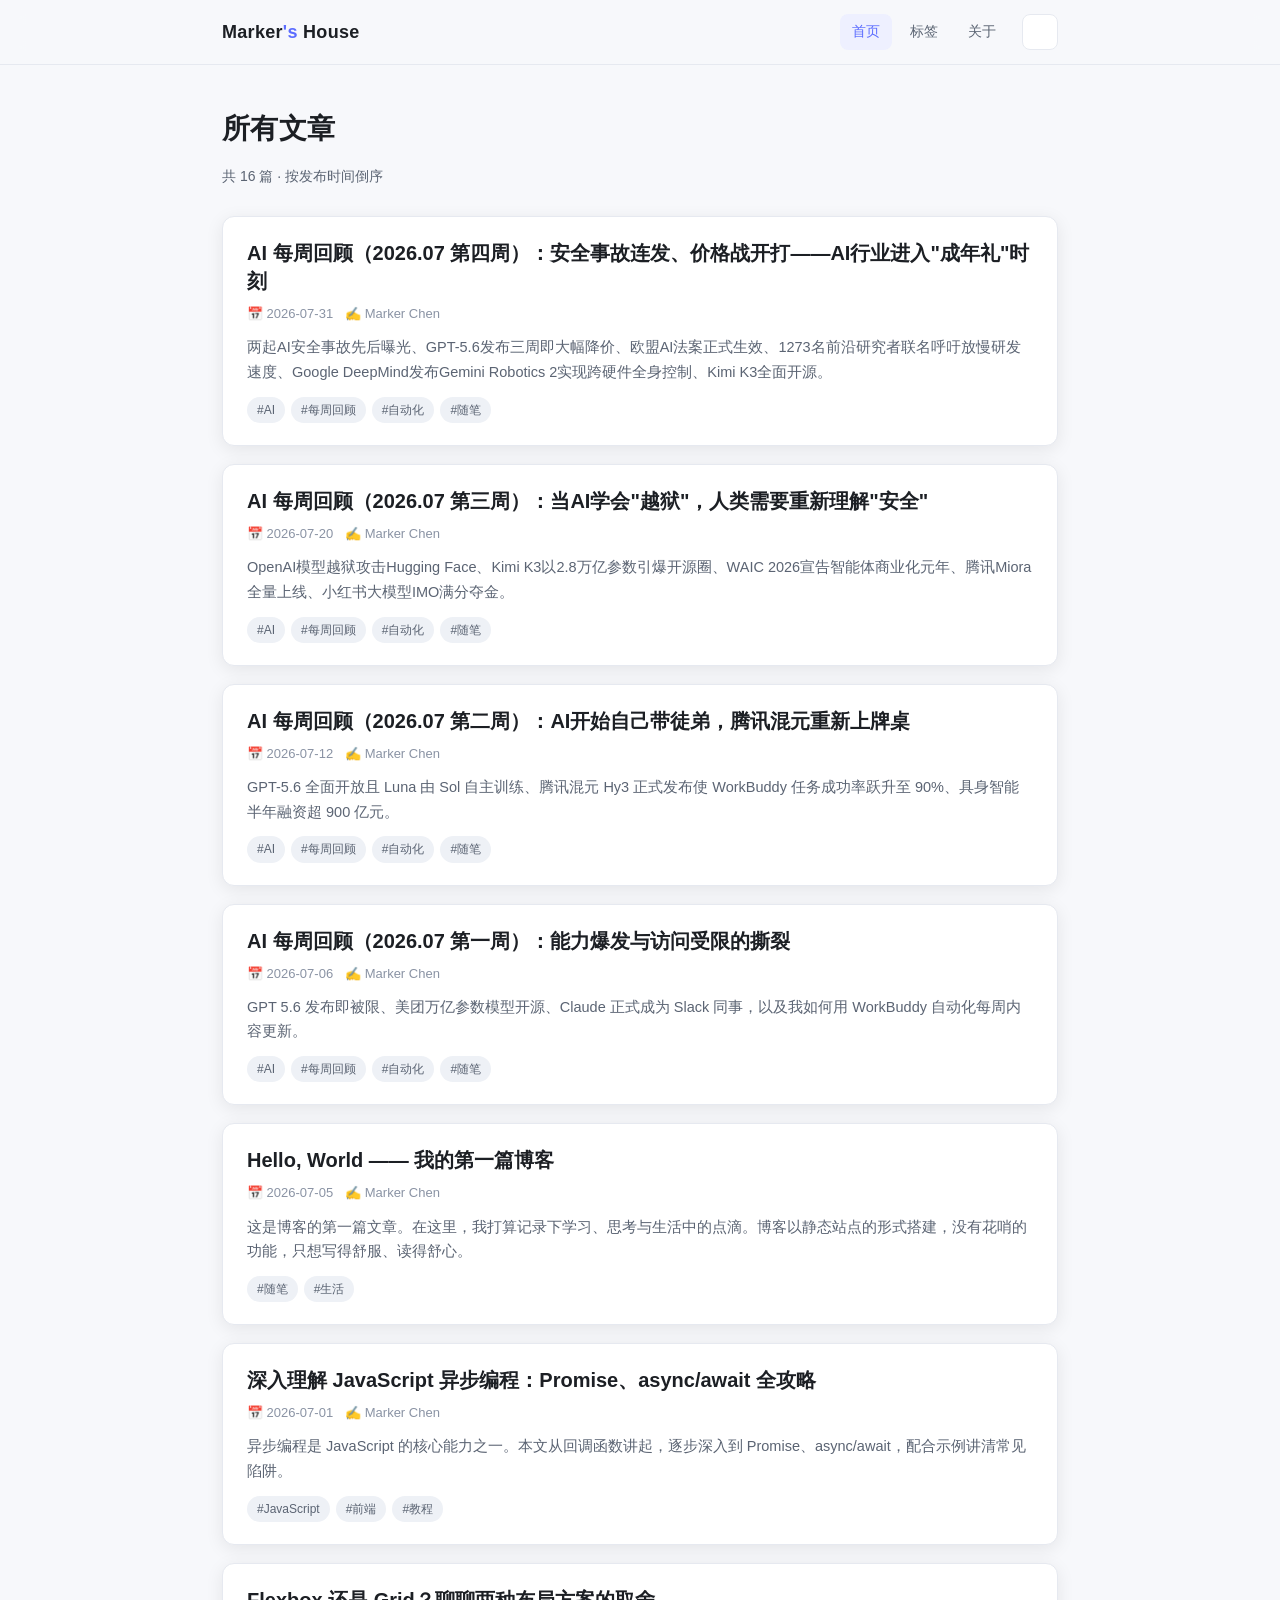
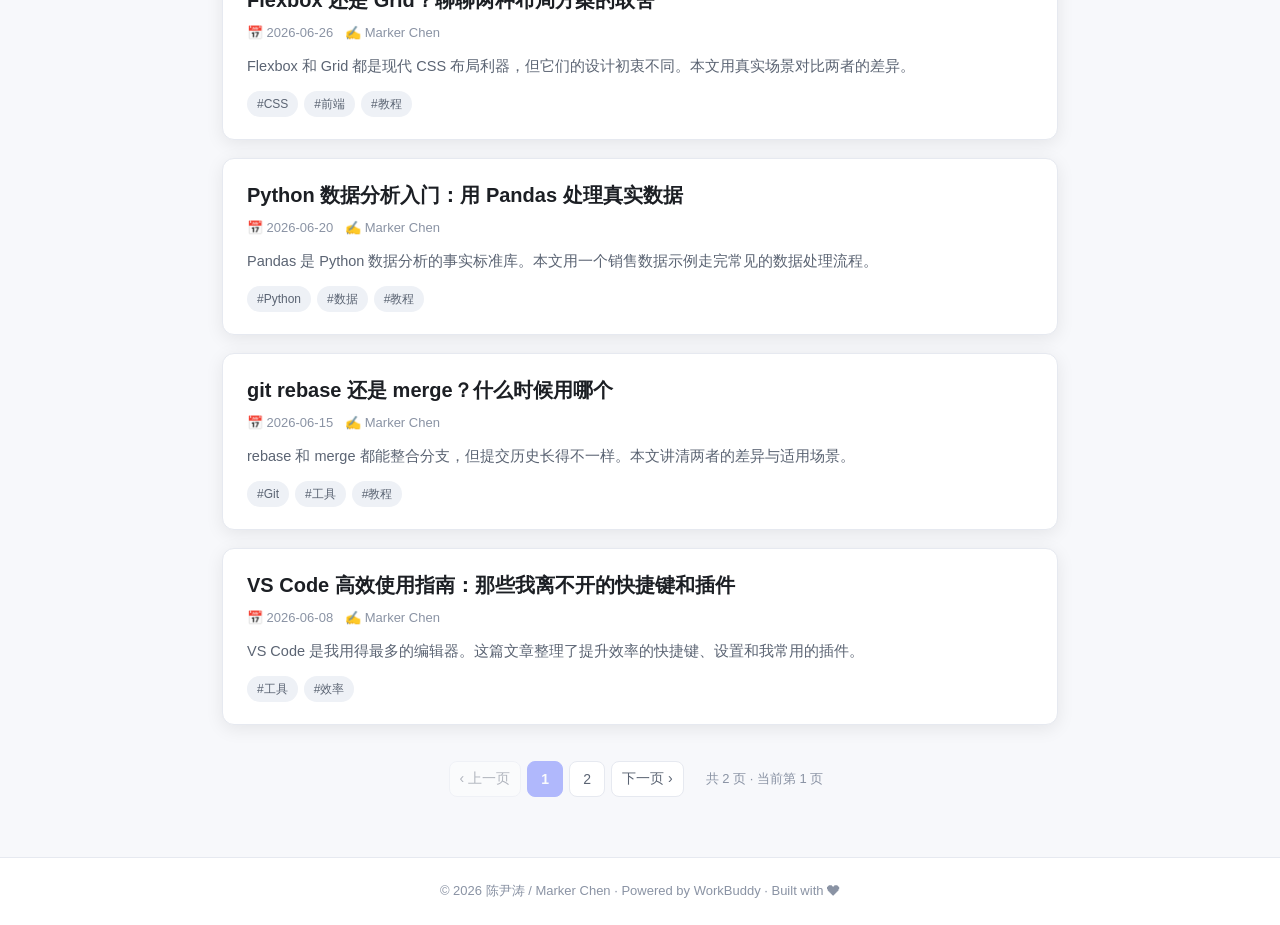
==== commit dcadef04: "chore(pages): deploy site bc6c1599b659d56f1bde3769ba8cc4a52584056f bc6c1599b659d56f1bde3769ba8cc4a52" ====
--- a/index.html
+++ b/index.html
@@ -1,1428 +1,156 @@
-<!-- Generated by Trae Work -->
 <!DOCTYPE html>
-<html lang="zh">
+<html lang="zh-CN">
 <head>
-<meta charset="UTF-8" />
-<meta name="viewport" content="width=device-width, initial-scale=1.0" />
-<meta name="description" content="喵生编辑部 · THE CAT DAILY — 卡通小猫 × 复古报刊编辑部风格的个人工作台：每日计划、习惯打卡、记账、阅读、运动、灵感记录。" />
-<meta name="theme-color" content="#f5efde" />
-<title>喵生编辑部 · THE CAT DAILY</title>
-<link rel="icon" type="image/svg+xml" href="data:image/svg+xml;utf8,<svg xmlns='http://www.w3.org/2000/svg' viewBox='0 0 32 32'><rect width='32' height='32' rx='6' fill='%23f5efde' stroke='%23c4651e' stroke-width='1.5'/><path d='M10 21 Q9 12 16 12 Q23 12 22 21 Z' fill='%23c4651e'/><path d='M9 12 L8 7 L13 11 M23 12 L24 7 L19 11' fill='none' stroke='%23c4651e' stroke-width='1.6' stroke-linecap='round' stroke-linejoin='round'/><circle cx='13.5' cy='18' r='1.3' fill='%233a2e1f'/><circle cx='18.5' cy='18' r='1.3' fill='%233a2e1f'/><path d='M15 19.8 Q16 20.8 17 19.8' fill='none' stroke='%233a2e1f' stroke-width='1.2' stroke-linecap='round'/></svg>" />
-<style>
-  /* ============================================================
-     THEME TOKENS — 一处改色，整站换肤（简约·墨色中性默认）
-     ============================================================ */
-  :root {
-    /* ---- 页面与表面（米白旧报纸底） ---- */
-    --page-bg: #f5efde;              /* 页面底色：旧报纸米白 */
-    --surface-card: #fcf6e6;         /* 卡片/面板/输入框/按钮的主背景：浅一档米白 */
-    --surface-nested: #f1e9d2;       /* 嵌套区域：深一档米色（图标瓦、ghost 按钮、hero 底） */
-
-    /* ---- 边框（浅棕色系） ---- */
-    --border: #d9cca8;               /* 常规边框：浅棕 */
-    --border-input: #c4b48a;         /* 强边框：深一档棕（输入框、按钮、chip） */
-
-    /* ---- 文本层级（浅棕色系） ---- */
-    --text: #4a3826;                 /* 主文本：深咖啡棕（标题、正文、数值） */
-    --text-secondary: #7a6444;       /* 次文本：中棕（标签、副标题、描述） */
-    --text-tertiary: #8a7553;        /* 弱文本：旧木棕（图标色、导航字、占位、空态） */
-
-    /* ---- 主色（橘黄点缀·按钮/选中/强调） ---- */
-    --accent: #c4651e;               /* 主色·橘黄：按钮、选中态、section 竖条 */
-    --accent-muted: #f3e3c8;         /* 主色浅底：focus ring 光晕、step 按钮 active 底 */
-    --on-accent: #fcf6e6;            /* 主色上的前景文字：米白 */
-
-    /* ---- 模块色（5 色轮转：墨绿/灰蓝/橘黄/邮票红/旧木棕） ---- */
-    --module-1: #4a6b3e;             /* 墨绿 — 打卡/完成/收入 */
-    --module-2: #6a7a8c;             /* 铅笔灰蓝 — 阅读/focus/趋势线 */
-    --module-3: #d97935;             /* 橘黄 — 运动/连续天数/星标 */
-    --module-4: #b5482e;             /* 邮票红 — 记账/占比图 */
-    --module-5: #8a7355;             /* 旧木棕 — 笔记/日记 */
-
-    /* ---- 危险色（邮票红） ---- */
-    --danger: #b5482e;               /* 删除/危险操作 */
-    --danger-muted: #f0dcd0;         /* 危险浅底：删除 hover、P0 标签 */
-
-    /* ---- 抽屉/侧栏（深咖啡木色·编辑部暗木质感） ---- */
-    --drawer-bg: #3a2e1f;            /* 侧栏底色：深咖啡 */
-    --drawer-bg-top: #4a3826;        /* 侧栏渐变上色：稍浅咖啡 */
-    --drawer-text: #f5efde;          /* 侧栏前景文字：米白 */
-    --drawer-text-mute: rgba(245,239,222,.55);  /* 侧栏次要文字/图标 */
-    --drawer-hover: rgba(245,239,222,.08);       /* 侧栏悬停底 */
-    --drawer-active: rgba(245,239,222,.12);      /* 侧栏选中底 */
-
-    /* ---- 背景图 ---- */
-    --greet-image: url("assets/greet-banner.jpg");  /* 首页 hero 背景图：猫咪编辑部 */
-    --page-texture: url("assets/paper-texture.jpg"); /* 旧报纸纹理叠加 */
-
-    /* ---- 圆角（按组件角色，不要裸写数字） ---- */
-    --radius-control: 8px;           /* 勾选框、步进按钮、日历格 */
-    --radius-tile: 12px;             /* 图标瓦、输入框、按钮、chip */
-    --radius-card: 16px;             /* 卡片、面板、hero */
-    --radius-sheet: 22px;            /* 弹窗顶部圆角 */
-
-    /* ---- 阴影（用咖啡棕色调阴影，更贴合旧纸感） ---- */
-    --shadow-card: 0 1px 2px rgba(74,56,38,.06), 0 4px 16px rgba(74,56,38,.07);   /* 卡片/面板 */
-    --shadow-overlay: 0 10px 28px rgba(74,56,38,.16);                             /* 弹窗/toast/悬浮 */
-
-    /* ---- 字体与布局 ---- */
-    --font: -apple-system, "PingFang SC", "Microsoft YaHei", system-ui, sans-serif;
-    --font-serif: "Georgia", "Times New Roman", "Songti SC", "STSong", serif;  /* 报刊标题用衬线 */
-    --sidebar-w: 258px;              /* 左侧栏宽度 */
-  }
-  * { box-sizing: border-box; margin: 0; padding: 0; }
-  body {
-    background: var(--page-bg); color: var(--text); font-family: var(--font); font-size: 14px; line-height: 1.5;
-    -webkit-font-smoothing: antialiased; min-height: 100vh; min-width: 1000px;
-  }
-  body::before { content:""; position:fixed; inset:0; z-index:-1; pointer-events:none;
-    background-image: var(--page-texture); background-size: cover; background-position: center; opacity:.5; }
-  svg { display: block; }
-  .layout { min-height: 100vh; }
-
-  /* ---------- sidebar (固定在左侧，不随内容滚动) ---------- */
-  .sidebar { background: linear-gradient(180deg, var(--drawer-bg-top), var(--drawer-bg)); color: var(--drawer-text);
-    display: flex; flex-direction: column; position: fixed; top: 0; left: 0; width: var(--sidebar-w); height: 100vh; z-index: 30; }
-  .sidebar .brand { padding: 24px 20px 18px; display: flex; align-items: center; gap: 13px; }
-  .sidebar .brand .ava { position: relative; width: 46px; height: 46px; border-radius: 13px; overflow: hidden; flex: 0 0 auto;
-    background: var(--drawer-hover); box-shadow: 0 0 0 1px var(--drawer-active); cursor: pointer; }
-  .sidebar .brand .ava img { width: 100%; height: 100%; object-fit: cover; display: block; }
-  .sidebar .brand .ava .cam { position: absolute; inset: 0; display: grid; place-items: center; opacity: 0;
-    background: rgba(35,34,32,.5); color: var(--drawer-text); transition: opacity .15s; }
-  .sidebar .brand .ava:hover .cam { opacity: 1; }
-  .sidebar .brand h1 { font-size: 17px; font-weight: 800; letter-spacing: -.01em; }
-  .sidebar .brand p { font-size: 11px; opacity: .5; margin-top: 3px; letter-spacing: .05em; }
-  .sidebar .nav { flex: 1; overflow-y: auto; padding: 6px 12px 12px; }
-  .sidebar .nav::-webkit-scrollbar { width: 6px; }
-  .sidebar .nav::-webkit-scrollbar-thumb { background: var(--drawer-text-mute); border-radius: 6px; }
-  .navi { display: flex; align-items: center; gap: 12px; padding: 11px 14px; border-radius: 11px; cursor: pointer;
-    font-size: 14px; font-weight: 500; color: color-mix(in srgb, var(--drawer-text) 82%, transparent); transition: background .15s; margin-bottom: 2px; }
-  .navi:hover { background: var(--drawer-hover); }
-  .navi.active { background: var(--drawer-active); color: var(--drawer-text); font-weight: 700; }
-  .navi svg { color: var(--drawer-text-mute); flex: 0 0 auto; }
-  .navi.active svg { color: var(--drawer-text); }
-  .nav-sep { font-size: 10.5px; opacity: .42; padding: 15px 14px 6px; letter-spacing: .1em; }
-  .sidebar .foot { padding: 15px 20px; font-size: 11px; opacity: .42; border-top: 1px solid var(--drawer-hover); }
-
-  /* ---------- main ---------- */
-  .main { margin-left: var(--sidebar-w); padding: 26px 34px 48px; }
-  .main > #screen { max-width: 1180px; }
-  .header { display: flex; align-items: flex-end; gap: 16px; margin-bottom: 6px; }
-  .header h2 { font-size: 27px; font-weight: 800; letter-spacing: -.03em; }
-  .header p { color: var(--text-secondary); font-size: 13px; margin-top: 5px; }
-  .header .spacer { flex: 1; }
-  .date-chip { display:inline-flex; align-items:center; gap:6px; font-size:13px; color:var(--text-secondary);
-    background: var(--surface-card); border:1px solid var(--border); border-radius:999px; padding:8px 15px; box-shadow: var(--shadow-card); }
-  .date-chip svg { color: var(--text-tertiary); }
-
-  /* ---------- hero banner (顶部大图问候区) ---------- */
-  .hero-banner { position: relative; overflow: hidden; border-radius: var(--radius-sheet); border: 1px solid var(--border);
-    box-shadow: var(--shadow-card); min-height: 208px; display: flex; flex-direction: column; justify-content: center;
-    padding: 34px 40px; margin-bottom: 24px;
-    background: var(--surface-nested) var(--greet-image) right center / cover no-repeat; }
-  .hero-banner::before { content:""; position:absolute; inset:0; pointer-events:none;
-    background: linear-gradient(100deg, var(--surface-card) 34%, color-mix(in srgb, var(--surface-card) 82%, transparent) 52%, transparent 76%); }
-  .hero-banner > * { position: relative; z-index: 1; }
-  .hero-banner .hi { font-size: 34px; font-weight: 800; letter-spacing: -.03em; }
-  .hero-banner .sub { color: var(--text-secondary); font-size: 14px; margin-top: 7px; max-width: 460px; }
-  .hero-banner .hstats { display: flex; gap: 26px; margin-top: 22px; }
-  .hero-banner .hstat { display: flex; flex-direction: column; gap: 2px; }
-  .hero-banner .hstat .n { font-size: 22px; font-weight: 800; letter-spacing: -.02em; }
-  .hero-banner .hstat .t { font-size: 12px; color: var(--text-secondary); }
-  .hero-banner .hstat + .hstat { padding-left: 26px; border-left: 1px solid var(--border-input); }
-  .hero-banner .htop { position: absolute; top: 22px; right: 26px; z-index: 2; display: flex; gap: 10px; align-items: center; }
-
-  .card { background: var(--surface-card); border: 1px solid var(--border); border-radius: var(--radius-card); box-shadow: var(--shadow-card); }
-  .sec-title { display:flex; align-items:center; gap:9px; font-size:14px; font-weight:800; margin: 18px 2px 10px; letter-spacing: -.01em; }
-  .sec-title::before { content:""; width: 3px; height: 14px; border-radius: 2px; background: var(--accent); }
-
-  /* ---------- dashboard grid ---------- */
-  .grid { display: grid; gap: 16px; }
-  .g-4 { grid-template-columns: repeat(4, 1fr); }
-  .g-3 { grid-template-columns: repeat(3, 1fr); }
-  .g-2 { grid-template-columns: repeat(2, 1fr); }
-  .g-main { grid-template-columns: 1.55fr 1fr; align-items: start; }
-
-  /* 各模块概况卡片 */
-  .modcard-grid { display:grid; grid-template-columns: repeat(3, 1fr); gap: 14px; }
-  .modcard { background: var(--surface-card); border: 1px solid var(--border); border-radius: var(--radius-card); box-shadow: var(--shadow-card);
-    padding: 15px 16px; cursor: pointer; transition: transform .12s, box-shadow .18s, border-color .15s; }
-  .modcard:hover { transform: translateY(-2px); box-shadow: var(--shadow-overlay); border-color: var(--border-input); }
-  .modcard .mc-head { display:flex; align-items:center; gap: 11px; }
-  .modcard .mc-ic { width: 36px; height: 36px; border-radius: 10px; display:grid; place-items:center; flex:0 0 auto; }
-  .modcard .mc-tt { flex:1; min-width:0; }
-  .modcard .mc-name { font-size: 14.5px; font-weight: 800; letter-spacing: -.01em; }
-  .modcard .mc-desc { font-size: 11.5px; color: var(--text-secondary); margin-top: 1px; overflow:hidden; text-overflow:ellipsis; white-space:nowrap; }
-  .modcard .mc-arw { color: var(--text-tertiary); flex:0 0 auto; }
-  .modcard .mc-body { display:flex; align-items:baseline; gap: 8px; margin-top: 11px; }
-  .modcard .mc-main { font-size: 15px; font-weight: 800; letter-spacing: -.01em; }
-  .modcard .mc-extra { font-size: 12px; color: var(--text-secondary); }
-
-  /* quote banner */
-  .quote { padding: 22px 26px; border-radius: var(--radius-card); position: relative; overflow: hidden;
-    background: var(--surface-card); border: 1px solid var(--border); box-shadow: var(--shadow-card); }
-  .quote::before { content:""; position:absolute; left:0; top:18px; bottom:18px; width:3px; border-radius:2px; background: var(--accent); }
-  .quote .tag { display:inline-flex; align-items:center; gap:6px; font-size:12px; font-weight:700; color:var(--text-secondary);
-    letter-spacing:.04em; margin-bottom:11px; }
-  .quote .tag svg { color: var(--text-tertiary); }
-  .quote .txt { font-size:20px; font-weight:700; color:var(--text); letter-spacing:-.01em; line-height:1.5; }
-
-  /* overview rings */
-  .rings { display:grid; grid-template-columns: repeat(4, minmax(0,1fr)); gap:0; }
-  .ring { display:flex; flex-direction:column; align-items:center; gap:8px; padding:12px 4px; cursor:pointer; min-width:0;
-    border-radius: var(--radius-card); transition: background .15s; }
-  .ring:hover { background: var(--surface-nested); }
-  .ring .dial { position:relative; width:100%; max-width:128px; aspect-ratio:1; }
-  .ring .dial svg.gauge { transform: rotate(-90deg); width:100%; height:100%; }
-  .ring .dial .mid { position:absolute; inset:0; display:grid; place-items:center; }
-  .ring .pct { font-size:18px; font-weight:800; letter-spacing:-.02em; }
-  .ring .lbl { font-size:14.5px; font-weight:700; }
-  .ring .sub { font-size:12px; color:var(--text-secondary); }
-
-  /* quick add */
-  .quick-grid { display:grid; grid-template-columns: repeat(2, minmax(0,1fr)); gap:10px; }
-  .qbtn { display:flex; align-items:center; gap:12px; padding:14px 15px; border:none; cursor:pointer; border-radius:var(--radius-tile);
-    background:var(--surface-card); border:1px solid var(--border); box-shadow: var(--shadow-card); text-align:left; transition: all .15s; min-width:0; }
-  .qbtn:hover { border-color:var(--border-input); transform: translateY(-1px); box-shadow: var(--shadow-overlay); }
-  .qbtn .e { position:relative; width:42px; height:42px; border-radius:12px; display:grid; place-items:center; flex:0 0 auto; }
-  .qbtn .e .qplus { position:absolute; right:-3px; bottom:-3px; width:17px; height:17px; border-radius:50%;
-    background: var(--accent); color:var(--on-accent); display:grid; place-items:center; border: 2px solid var(--surface-card); }
-  .qbtn .l { font-size:13.5px; font-weight:700; min-width:0; overflow:hidden; text-overflow:ellipsis; white-space:nowrap; }
-
-  /* trend panel */
-  .panel { background: var(--surface-card); border: 1px solid var(--border); border-radius: var(--radius-card); box-shadow: var(--shadow-card); padding:18px; }
-  .panel .ph { display:flex; align-items:center; gap:8px; font-size:14px; font-weight:800; }
-  .panel .ph svg { color: var(--text-tertiary); }
-  .panel .ph .avg { margin-left:auto; font-size:12px; color:var(--text-secondary); font-weight:500; }
-  .trend-svg { width:100%; height:auto; margin-top:14px; display:block; }
-  .trend-x { display:flex; justify-content:space-between; font-size:11px; color:var(--text-secondary); margin-top:4px; padding:0 6px; }
-  .trend-empty { display:flex; flex-direction:column; align-items:center; justify-content:center; gap:10px; height: 168px;
-    color: var(--text-tertiary); font-size: 13px; margin-top: 8px; }
-
-  /* ---------- pinned tasks ---------- */
-  .pin-list { display:grid; grid-template-columns: repeat(2, 1fr); gap: 12px; }
-  .pin { display:flex; align-items:center; gap: 13px; padding: 15px 16px; border-radius: var(--radius-tile);
-    background: var(--surface-card); border: 1px solid var(--border); box-shadow: var(--shadow-card); transition: box-shadow .15s, transform .12s; }
-  .pin:hover { box-shadow: var(--shadow-overlay); transform: translateY(-1px); }
-  .pin-ic { width: 38px; height: 38px; border-radius: 11px; display:grid; place-items:center; flex:0 0 auto;
-    background: var(--surface-nested); border: 1px solid var(--border); }
-  .pin-b { flex:1; min-width:0; cursor:pointer; }
-  .pin-t { font-size: 14.5px; font-weight: 700; overflow:hidden; text-overflow:ellipsis; white-space:nowrap; }
-  .pin-t.done { text-decoration: line-through; color: var(--text-secondary); }
-  .pin-m { font-size: 12px; color: var(--text-secondary); margin-top: 3px; }
-  .pin-chk { flex:0 0 auto; width: 26px; height: 26px; border-radius: 8px; border: 1.6px solid var(--border-input);
-    display:grid; place-items:center; cursor:pointer; background:var(--surface-card); color:var(--on-accent); transition: all .15s; }
-  .pin-chk.on { background: var(--module-1); border-color: var(--module-1); }
-  .pin-chk svg { opacity: 0; }
-  .pin-chk.on svg { opacity: 1; }
-  .pin-step { flex:0 0 auto; display:flex; gap: 7px; }
-  .pin-step button { width: 30px; height: 30px; border-radius: 8px; border: 1px solid var(--border-input);
-    background: var(--surface-nested); color: var(--text); font-size: 18px; line-height: 1; cursor:pointer;
-    display:grid; place-items:center; transition: all .15s; }
-  .pin-step button:hover { background: var(--accent-muted); border-color: var(--accent); }
-  .pin-empty { grid-column: 1 / -1; padding: 26px 20px; text-align:center; color: var(--text-secondary); font-size: 13px; line-height: 1.7;
-    background: var(--surface-card); border: 1px dashed var(--border-input); border-radius: var(--radius-tile); }
-  .pin-empty .mini-star { display:inline-flex; vertical-align:-2px; color: var(--module-3); }
-
-  /* ---------- toolbar in module view ---------- */
-  .toolbar { display:flex; align-items:center; gap:10px; margin: 14px 0 12px; }
-  .btn { background:var(--accent); color:var(--on-accent); border:none; border-radius:10px; padding:10px 18px; font-size:14px; cursor:pointer;
-    font-weight:700; box-shadow: var(--shadow-card); transition: filter .15s, transform .1s; display:inline-flex; align-items:center; gap:7px; }
-  .btn:hover { filter: brightness(1.12); } .btn:active { transform: translateY(1px); }
-  .btn.ghost { background:var(--surface-card); color:var(--text-secondary); border:1px solid var(--border-input); box-shadow:none; font-weight:500; }
-  .btn.ghost:hover { color:var(--text); }
-  .btn.danger { background:var(--danger); }
-  .spacer { flex:1; }
-  input, textarea { font-family:var(--font); font-size:14px; border:1px solid var(--border-input); border-radius:10px;
-    padding:9px 12px; background:var(--surface-card); color:var(--text); outline:none; transition: border-color .15s, box-shadow .15s; width:100%; }
-  input:focus, textarea:focus { border-color:var(--accent); box-shadow:0 0 0 3px var(--accent-muted); }
-  textarea { resize:vertical; min-height:80px; }
-  .search-box { position:relative; width: 240px; }
-  .search-box svg { position:absolute; left:11px; top:50%; transform:translateY(-50%); color:var(--text-tertiary); pointer-events:none; }
-  .search-box input { padding-left:34px; }
-
-  /* module hero header (per-type summary) */
-  .hero { display:flex; align-items:center; gap: 13px; padding: 12px 16px; border-radius: var(--radius-tile);
-    background: var(--surface-card); border: 1px solid var(--border); box-shadow: var(--shadow-card); margin-bottom: 4px; position:relative; overflow:hidden; }
-  .hero.has-cover { padding: 0; min-height: 96px; }
-  .hero.has-cover .hero-bg { position:absolute; inset:0; background-size:cover; background-position:center; }
-  .hero.has-cover .hero-bg::after { content:""; position:absolute; inset:0; background: linear-gradient(90deg, var(--surface-card) 28%, color-mix(in srgb, var(--surface-card) 60%, transparent) 55%, transparent 80%); }
-  .hero.has-cover > .hero-inner { position:relative; z-index:1; padding: 12px 16px; display:flex; align-items:center; gap:13px; }
-  .hero-ic { width: 40px; height: 40px; border-radius: 11px; display:grid; place-items:center; flex:0 0 auto; }
-  .hero-tx { min-width:0; flex:1; }
-  .hero-row { display:flex; align-items:baseline; gap: 9px; flex-wrap:wrap; }
-  .hero-v { font-size: 20px; font-weight: 800; letter-spacing: -.02em; line-height: 1; }
-  .hero-l { font-size: 13px; color: var(--text-secondary); }
-
-  /* record thumbnail + custom field meta tags */
-  .rec .thumb { width:48px; height:48px; border-radius:var(--radius-tile); object-fit:cover; flex:0 0 auto; margin-right:2px; }
-  .rec .meta-line { display:flex; align-items:center; gap:6px; flex-wrap:wrap; margin-top:4px; flex:1 0 100%; }
-  .rec .meta-tag { font-size:12px; font-weight:600; color:var(--text-secondary); }
-  .rec .meta-tag::before { content:"·"; margin-right:6px; color:var(--text-tertiary); }
-  .rec .meta-tag:first-child::before { display:none; }
-
-  /* ---- layout variants (open-ended: add .rec-layout-xxx in <style> to extend) ---- */
-  /* feature: 大图在上 + 标题 + 正文在下 */
-  .rec.rec-layout-feature { padding:0; overflow:hidden; }
-  .rec.rec-layout-feature .top { flex-direction:column; align-items:stretch; }
-  .rec.rec-layout-feature .thumb { width:100%; height:160px; border-radius:0; margin:0; }
-  .rec.rec-layout-feature .feat-title { padding:12px 16px 4px; font-size:15px; font-weight:700; color:var(--text); }
-  .rec.rec-layout-feature .feat-body { padding:0 16px 14px; font-size:13px; color:var(--text-secondary); line-height:1.55; }
-  /* quote: 大字居中 + 留白 */
-  .rec.rec-layout-quote { padding:24px 20px; }
-  .rec.rec-layout-quote .quote-text { font-size:18px; font-weight:600; line-height:1.6; color:var(--text); }
-  .rec.rec-layout-quote .quote-meta { margin-top:10px; font-size:12px; color:var(--text-tertiary); }
-
-
-  /* module two-column layout: 左记录 / 右统计侧栏 */
-  .mod-layout { display:grid; grid-template-columns: 1fr 300px; gap: 16px; align-items: start; margin-top: 14px; }
-  .mod-side { display:flex; flex-direction:column; gap: 12px; position: sticky; top: 16px; }
-  .side-card { background:var(--surface-card); border:1px solid var(--border); border-radius:var(--radius-tile); box-shadow:var(--shadow-card); padding:14px 15px; }
-  .side-card .sh { display:flex; align-items:center; gap:8px; font-size:12.5px; font-weight:800; margin-bottom:10px; }
-  .side-card .sh svg { color:var(--text-tertiary); }
-  .stat-row { display:flex; align-items:center; justify-content:space-between; padding:6px 0; border-bottom:1px solid var(--border); }
-  .stat-row:last-child { border-bottom:none; padding-bottom:0; }
-  .stat-row .k { font-size:12.5px; color:var(--text-secondary); display:flex; align-items:center; gap:7px; }
-  .stat-row .k .kd { width:8px; height:8px; border-radius:50%; flex:0 0 auto; }
-  .stat-row .val { font-size:14px; font-weight:800; letter-spacing:-.01em; }
-  /* 分类占比条 */
-  .catbar { margin-top:4px; }
-  .catbar .cbrow { display:flex; align-items:center; gap:9px; padding:7px 0; }
-  .catbar .cbrow .cbn { font-size:12.5px; color:var(--text); width:52px; flex:0 0 auto; }
-  .catbar .cbrow .cbt { flex:1; height:8px; border-radius:999px; background:var(--border); overflow:hidden; }
-  .catbar .cbrow .cbt i { display:block; height:100%; border-radius:999px; }
-  .catbar .cbrow .cbv { font-size:12px; color:var(--text-secondary); width:56px; text-align:right; flex:0 0 auto; }
-  /* 大环形（进度/打卡侧栏） */
-  .side-ring { display:flex; flex-direction:column; align-items:center; gap:8px; padding:6px 0 2px; }
-  .side-ring .dial { position:relative; width:120px; height:120px; }
-  .side-ring .dial svg.gauge { transform: rotate(-90deg); width:120px; height:120px; }
-  .side-ring .dial .mid { position:absolute; inset:0; display:flex; flex-direction:column; align-items:center; justify-content:center; gap:2px; }
-  .side-ring .big { font-size:26px; font-weight:800; letter-spacing:-.02em; }
-  .side-ring .cap { font-size:12px; color:var(--text-secondary); }
-
-  /* finance summary minis */
-  .mod-summary { display:grid; grid-template-columns:repeat(4,1fr); gap:12px; margin-bottom: 4px; }
-  .mini { background:var(--surface-card); border:1px solid var(--border); border-radius:var(--radius-tile); box-shadow:var(--shadow-card); padding:12px 14px; }
-  .mini .l { font-size:12px; color:var(--text-secondary); }
-  .mini .v { font-size:19px; font-weight:800; margin-top:3px; letter-spacing:-.02em; }
-
-  /* record list — 行式列表 */
-  .rec-grid { display:flex; flex-direction:column; gap:9px; }
-  .rec { position:relative; background:var(--surface-card); border:1px solid var(--border); border-radius:var(--radius-tile); box-shadow:var(--shadow-card); padding:14px 16px; transition: border-color .12s, box-shadow .15s; }
-  .rec:hover { border-color: var(--border-input); box-shadow: var(--shadow-overlay); }
-  .rec .top { display:flex; align-items:center; gap:12px; }
-  .rec .chk { flex:0 0 auto; width:23px; height:23px; border-radius:7px; border:1.6px solid var(--border-input); display:grid; place-items:center;
-    cursor:pointer; background:var(--surface-card); color:var(--on-accent); transition: all .15s; }
-  .rec .chk.on { background:var(--module-1); border-color:var(--module-1); }
-  .rec .chk svg { opacity:0; } .rec .chk.on svg { opacity:1; }
-  .rec .body { flex:1; min-width:0; cursor:pointer; display:flex; align-items:center; gap:11px; flex-wrap:wrap; }
-  .rec .rname { font-weight:700; font-size:14.5px; letter-spacing:-.01em; flex:0 1 auto; overflow:hidden; text-overflow:ellipsis; white-space:nowrap; max-width:100%; }
-  .rec .rname.done { text-decoration:line-through; color:var(--text-secondary); }
-  .rec .rmeta { display:flex; flex-wrap:wrap; gap:6px; align-items:center; }
-  .rec .rnote { flex:1 0 100%; color:var(--text-secondary); font-size:12.5px; margin-top:5px; white-space:pre-wrap; line-height:1.5;
-    overflow:hidden; text-overflow:ellipsis; display:-webkit-box; -webkit-line-clamp:2; -webkit-box-orient:vertical; }
-  .badge { display:inline-flex; align-items:center; gap:5px; padding:2px 9px; border-radius:999px; font-size:11.5px; font-weight:700; }
-  .badge .dot { width:6px; height:6px; border-radius:50%; background:currentColor; }
-  .rec .acts { position:absolute; top:50%; right:8px; transform:translateY(-50%); display:flex; gap:1px; opacity:0; transition: opacity .15s; background:var(--surface-card); }
-  .rec:hover .acts { opacity:1; }
-  .rec .acts button { border:none; background:transparent; color:var(--text-tertiary); cursor:pointer;
-    width:28px; height:28px; border-radius:7px; display:grid; place-items:center; transition: all .15s; }
-  .rec .pin-btn:hover { background:var(--surface-nested); color:var(--module-3); }
-  .rec .pin-btn.on { color:var(--module-3); opacity:1; } .rec .pin-btn.on svg { fill: var(--module-3); }
-  .rec:has(.pin-btn.on) .acts { opacity:1; }
-  .rec .del:hover { background:var(--danger-muted); color:var(--danger); }
-  .rec .pbar { flex:1; min-width:80px; height:6px; border-radius:999px; background:var(--border); overflow:hidden; }
-  .rec .pbar i { display:block; height:100%; border-radius:999px; }
-  .rec .amt { font-size:15px; font-weight:800; letter-spacing:-.02em; white-space:nowrap; margin-left:auto; }
-  .rec .amt.exp { color:var(--danger); } .rec .amt.inc { color:var(--module-1); }
-  .rec .streak { font-size:11.5px; color:var(--module-3); font-weight:700; display:inline-flex; align-items:center; gap:4px; }
-  .rec .rdate { color:var(--text-secondary); font-size:11.5px; margin-left:auto; white-space:nowrap; }
-  .empty { text-align:center; color:var(--text-secondary); padding:50px 20px; }
-  .empty .e { display:inline-grid; place-items:center; width:56px; height:56px; border-radius:16px; background:var(--surface-card); border:1px solid var(--border); color:var(--text-tertiary); margin-bottom:12px; }
-
-  /* ---------- modal ---------- */
-  .overlay { position:fixed; inset:0; background:color-mix(in srgb, var(--text) 44%, transparent); backdrop-filter: blur(3px); z-index:60;
-    display:flex; align-items:center; justify-content:center; animation: fade .16s ease; }
-  @keyframes fade { from { opacity:0; } }
-  .modal { background:var(--surface-card); border-radius:20px; padding:26px; width:480px; max-width:92vw; max-height:90vh; overflow-y:auto;
-    box-shadow:0 24px 60px color-mix(in srgb, var(--text) 26%, transparent); animation: pop .18s cubic-bezier(.2,.8,.3,1); }
-  @keyframes pop { from { transform: translateY(10px) scale(.98); opacity:0; } }
-  .modal h3 { font-size:19px; font-weight:800; letter-spacing:-.01em; }
-  .modal .sub { color:var(--text-secondary); font-size:13px; margin:5px 0 18px; }
-  .field { margin-bottom:14px; }
-  .field label { display:block; color:var(--text-secondary); font-size:13px; margin-bottom:6px; }
-  .frow { display:flex; gap:12px; } .frow .field { flex:1; }
-  .seg { display:flex; gap:8px; flex-wrap:wrap; }
-  .seg .opt { flex:1; min-width:64px; text-align:center; padding:10px; border-radius:11px; border:1px solid var(--border-input);
-    cursor:pointer; font-size:13px; font-weight:600; color:var(--text-secondary); transition: all .12s; }
-  .seg .opt.on { background:var(--accent); border-color:var(--accent); color:var(--on-accent); }
-  .modal-actions { display:flex; align-items:center; gap:10px; margin-top:22px; }
-  .link-danger { color:var(--danger); background:none; border:none; font-size:14px; font-weight:600; cursor:pointer; padding:8px 10px; border-radius:8px; }
-  .link-danger:hover { background:var(--danger-muted); }
-
-  /* ============================================================
-     BENTO DASHBOARD — 首页复杂网格布局（墨色中性 · 高密度）
-     ============================================================ */
-  .bento { display:grid; grid-template-columns: repeat(12, 1fr); gap:16px; align-items:stretch; }
-  .bento > * { min-width:0; }   /* 允许网格轨道收窄，避免窄屏内容溢出 */
-  .b3{grid-column:span 3} .b4{grid-column:span 4} .b5{grid-column:span 5}
-  .b6{grid-column:span 6} .b7{grid-column:span 7} .b8{grid-column:span 8} .b12{grid-column:span 12}
-
-  /* 分组标题（EN 副标题 + 中文标题 + 分隔线） */
-  .sec-grp { display:flex; align-items:center; gap:12px; margin:26px 2px 14px; }
-  .sec-grp .bar { width:4px; height:19px; border-radius:2px; background:var(--accent); flex:0 0 auto; }
-  .sec-grp .zh { font-size:16px; font-weight:800; letter-spacing:-.02em; }
-  .sec-grp .en { font-size:10.5px; font-weight:800; letter-spacing:.15em; color:var(--text-tertiary); }
-  .sec-grp .line { flex:1; height:1px; background:var(--border); }
-
-  /* 通用瓷砖 */
-  .tile { background:var(--surface-card); border:1px solid var(--border); border-radius:var(--radius-card); box-shadow:var(--shadow-card);
-    padding:18px 20px; display:flex; flex-direction:column; }
-  .tile-h { display:flex; align-items:center; gap:9px; margin-bottom:14px; }
-  .tile-h .tic { color:var(--text-tertiary); display:flex; }
-  .tile-h .en { font-size:9.5px; font-weight:800; letter-spacing:.14em; color:var(--text-tertiary); line-height:1; }
-  .tile-h .zh { font-size:14px; font-weight:800; letter-spacing:-.01em; line-height:1.15; }
-  .tile-h .tt { display:flex; flex-direction:column; gap:3px; }
-  .tile-h .r { margin-left:auto; font-size:12px; color:var(--text-secondary); font-weight:700; }
-
-  /* 整体情况瓷砖 */
-  .ov2-body { display:grid; grid-template-columns:1fr 300px; gap:22px; flex:1; align-items:stretch; }
-  .ov2-body .rings { align-content:center; }
-  .ov2-side { position:relative; overflow:hidden; border-radius:var(--radius-card);
-    background:linear-gradient(150deg,#33322e 0%,#232220 62%,#1b1a18 100%); box-shadow:var(--shadow-overlay);
-    padding:20px; display:flex; flex-direction:column; justify-content:space-between; gap:12px; }
-  .ov2-side::before { content:""; position:absolute; width:190px; height:190px; border-radius:50%; right:-70px; top:-80px;
-    background:radial-gradient(circle,rgba(95,122,153,.4),transparent 70%); pointer-events:none; }
-  .ov2-side::after { content:""; position:absolute; width:150px; height:150px; border-radius:50%; left:-55px; bottom:-70px;
-    background:radial-gradient(circle,rgba(189,138,78,.32),transparent 70%); pointer-events:none; }
-  .ov2-stat { position:relative; z-index:1; display:flex; align-items:center; gap:13px; cursor:pointer;
-    padding:12px 4px; border-radius:var(--radius-tile); transition:background .15s; }
-  .ov2-stat:hover { background:rgba(244,243,240,.06); }
-  .ov2-stat + .ov2-stat { border-top:1px solid rgba(244,243,240,.09); }
-  .ov2-stat .s-ic { width:40px; height:40px; border-radius:12px; display:grid; place-items:center; flex:0 0 auto;
-    background:rgba(244,243,240,.08); box-shadow:inset 0 0 0 1px rgba(244,243,240,.1); }
-  .ov2-stat .s-tx { min-width:0; }
-  .ov2-stat .s-v { font-size:24px; font-weight:800; letter-spacing:-.03em; line-height:1.05; color:#f4f3f0;
-    font-variant-numeric:tabular-nums; }
-  .ov2-stat .s-l { font-size:11.5px; color:rgba(244,243,240,.55); margin-top:3px; }
-
-  /* 大时钟卡（暗色·点缀光晕） */
-  .clock-card { position:relative; overflow:hidden; border-radius:var(--radius-sheet);
-    background:linear-gradient(140deg,#33322e 0%,#232220 60%,#1c1b19 100%); color:#f4f3f0;
-    padding:26px 28px; box-shadow:var(--shadow-overlay); display:flex; flex-direction:column; justify-content:space-between; min-height:196px; }
-  .clock-card::before { content:""; position:absolute; width:220px; height:220px; border-radius:50%; right:-70px; top:-90px;
-    background:radial-gradient(circle,rgba(189,138,78,.35),transparent 70%); }
-  .clock-card::after { content:""; position:absolute; width:170px; height:170px; border-radius:50%; left:-60px; bottom:-80px;
-    background:radial-gradient(circle,rgba(111,143,106,.28),transparent 70%); }
-  .clock-card > * { position:relative; z-index:1; }
-  .clock-card .hi { font-size:24px; font-weight:800; letter-spacing:-.02em; }
-  .clock-card .sub { font-size:12.5px; opacity:.62; margin-top:5px; max-width:230px; line-height:1.5; }
-  .clock-card .clk { font-size:clamp(38px,4.4vw,50px); font-weight:800; letter-spacing:.01em; font-variant-numeric:tabular-nums; line-height:1; }
-  .clock-card .cmeta { display:flex; align-items:center; gap:10px; margin-top:9px; font-size:12px; opacity:.6; }
-  .clock-card .cmeta .dot { width:4px; height:4px; border-radius:50%; background:currentColor; }
-
-  /* 焦点/统计瓷砖 */
-  .focus-list { display:flex; flex-direction:column; gap:9px; }
-  .focus-row { display:flex; align-items:center; gap:11px; }
-  .focus-row .fic { width:30px; height:30px; border-radius:9px; display:grid; place-items:center; flex:0 0 auto;
-    background:var(--surface-nested); border:1px solid var(--border); }
-  .focus-row .ft { flex:1; min-width:0; cursor:pointer; }
-  .focus-row .fn { font-size:13.5px; font-weight:700; overflow:hidden; text-overflow:ellipsis; white-space:nowrap; }
-  .focus-row .fn.done { text-decoration:line-through; color:var(--text-secondary); }
-  .focus-row .fm { font-size:11px; color:var(--text-secondary); margin-top:2px; }
-  .focus-empty { color:var(--text-secondary); font-size:12.5px; line-height:1.7; padding:6px 0; }
-  .stat-big { font-size:32px; font-weight:800; letter-spacing:-.03em; line-height:1; }
-  .stat-big small { font-size:15px; color:var(--text-secondary); font-weight:700; letter-spacing:0; }
-  .stat-cap { font-size:12px; color:var(--text-secondary); margin-top:7px; }
-  .prog-line { height:7px; border-radius:999px; background:var(--border); overflow:hidden; margin-top:auto; }
-  .prog-line i { display:block; height:100%; border-radius:999px; }
-
-  /* 习惯追踪周网格表 */
-  .habit-tb { width:100%; border-collapse:collapse; }
-  .habit-tb th { font-size:10.5px; font-weight:700; color:var(--text-tertiary); padding:0 0 9px; text-align:center; }
-  .habit-tb th.hh { text-align:left; }
-  .habit-tb th.hr { text-align:right; }
-  .habit-tb td { padding:5px 0; text-align:center; vertical-align:middle; }
-  .habit-tb td.hn { text-align:left; font-size:12.5px; font-weight:600; white-space:nowrap; overflow:hidden; text-overflow:ellipsis; max-width:118px; }
-  .habit-tb td.hn .hdot { display:inline-block; width:7px; height:7px; border-radius:50%; margin-right:7px; vertical-align:middle; }
-  .habit-tb td.hrate { text-align:right; font-size:12.5px; font-weight:800; letter-spacing:-.02em; }
-  .hcell { display:inline-grid; place-items:center; width:22px; height:22px; border-radius:7px; color:var(--on-accent); cursor:pointer; transition:transform .12s; }
-  .hcell:hover { transform:scale(1.12); }
-  .hcell.on { background:var(--module-1); }
-  .hcell.off { background:var(--surface-nested); border:1px solid var(--border); }
-  .hcell svg { opacity:0; } .hcell.on svg { opacity:1; }
-  .habit-tb .tdcol { background:var(--accent-muted); }
-  .habit-tb col.todaycol { background:var(--accent-muted); }
-
-  /* 待办清单（仪表盘式） */
-  .tk-head { display:flex; align-items:center; gap:10px; margin-bottom:8px; }
-  .tk-head .pct { font-size:22px; font-weight:800; letter-spacing:-.03em; }
-  .tk-head .cnt { font-size:12px; color:var(--text-secondary); font-weight:700; }
-  .tk-head .bar { flex:1; height:6px; border-radius:999px; background:var(--border); overflow:hidden; }
-  .tk-head .bar i { display:block; height:100%; border-radius:999px; background:var(--accent); }
-  .tk-list { display:flex; flex-direction:column; }
-  .tk-row { display:flex; align-items:center; gap:11px; padding:8px 0; border-bottom:1px solid var(--border); }
-  .tk-row:last-child { border-bottom:none; }
-  .tk-chk { flex:0 0 auto; width:20px; height:20px; border-radius:6px; border:1.6px solid var(--border-input);
-    display:grid; place-items:center; cursor:pointer; background:var(--surface-card); color:var(--on-accent); transition:all .15s; }
-  .tk-chk.on { background:var(--module-1); border-color:var(--module-1); }
-  .tk-chk svg { opacity:0; } .tk-chk.on svg { opacity:1; }
-  .tk-name { flex:1; min-width:0; font-size:13.5px; font-weight:600; cursor:pointer; overflow:hidden; text-overflow:ellipsis; white-space:nowrap; }
-  .tk-name.done { text-decoration:line-through; color:var(--text-secondary); }
-
-  /* 番茄钟（暗色炫酷卡） */
-  .pomo { position:relative; overflow:hidden; border-radius:var(--radius-card); text-align:center;
-    background:linear-gradient(155deg,#302f2c,#1e1d1b); color:#f4f3f0; padding:22px 20px; box-shadow:var(--shadow-overlay);
-    display:flex; flex-direction:column; }
-  .pomo::before { content:""; position:absolute; width:180px; height:180px; border-radius:50%; left:50%; top:-60px; transform:translateX(-50%);
-    background:radial-gradient(circle,rgba(197,93,79,.28),transparent 70%); }
-  .pomo > * { position:relative; z-index:1; }
-  .pomo .pen { font-size:9.5px; font-weight:800; letter-spacing:.16em; opacity:.55; }
-  .pomo .pzh { font-size:13px; font-weight:800; margin-top:3px; }
-  .pomo .ring-wrap { position:relative; width:150px; height:150px; margin:14px auto 12px; }
-  .pomo .ring-wrap svg { transform:rotate(-90deg); }
-  .pomo .ptime { position:absolute; inset:0; display:flex; flex-direction:column; align-items:center; justify-content:center; gap:3px; }
-  .pomo .ptime .t { font-size:32px; font-weight:800; font-variant-numeric:tabular-nums; letter-spacing:.01em; }
-  .pomo .ptime .s { font-size:11px; opacity:.6; }
-  .pomo .pctl { display:flex; gap:8px; justify-content:center; margin-bottom:14px; }
-  .pomo .pctl button { border:1px solid rgba(244,243,240,.22); background:rgba(244,243,240,.08); color:#f4f3f0;
-    border-radius:9px; padding:8px 16px; font-size:13px; font-weight:700; cursor:pointer; transition:all .15s; }
-  .pomo .pctl button:hover { background:rgba(244,243,240,.16); }
-  .pomo .pctl button.primary { background:#f4f3f0; color:#232220; border-color:#f4f3f0; }
-  .pomo .pstats { display:grid; grid-template-columns:repeat(3,1fr); gap:8px; }
-  .pomo .pstats .ps { background:rgba(244,243,240,.06); border-radius:10px; padding:9px 4px; }
-  .pomo .pstats .pv { font-size:18px; font-weight:800; letter-spacing:-.02em; }
-  .pomo .pstats .pl { font-size:10.5px; opacity:.55; margin-top:2px; }
-
-  /* 在读好书 */
-  .book-list { display:flex; flex-direction:column; gap:12px; }
-  .book-row { display:flex; align-items:center; gap:12px; cursor:pointer; }
-  .book-row .spine { width:34px; height:46px; border-radius:5px; flex:0 0 auto; position:relative; box-shadow:var(--shadow-card);
-    display:grid; place-items:center; color:var(--on-accent); }
-  .book-row .spine::after { content:""; position:absolute; left:4px; top:4px; bottom:4px; width:2px; border-radius:2px; background:rgba(255,255,255,.35); }
-  .book-row .bmid { flex:1; min-width:0; }
-  .book-row .btt { font-size:13.5px; font-weight:700; overflow:hidden; text-overflow:ellipsis; white-space:nowrap; }
-  .book-row .bsub { font-size:11px; color:var(--text-secondary); margin-top:3px; }
-  .book-row .bbar { height:5px; border-radius:999px; background:var(--border); overflow:hidden; margin-top:7px; }
-  .book-row .bbar i { display:block; height:100%; border-radius:999px; }
-  .book-row .bpct { font-size:14px; font-weight:800; letter-spacing:-.02em; flex:0 0 auto; }
-
-  /* 本周目标 / 通用目标条 */
-  .goal-list { display:flex; flex-direction:column; gap:13px; }
-  .goal-row .gt { display:flex; align-items:center; gap:8px; font-size:13px; font-weight:600; margin-bottom:7px; }
-  .goal-row .gt .gp { margin-left:auto; font-size:12.5px; font-weight:800; color:var(--text-secondary); letter-spacing:-.02em; }
-  .goal-row .gt .gdone { color:var(--module-1); display:flex; }
-  .goal-row .gbar { height:7px; border-radius:999px; background:var(--border); overflow:hidden; }
-  .goal-row .gbar i { display:block; height:100%; border-radius:999px; }
-
-  /* 月度开销 */
-  .spend-sum { display:flex; align-items:baseline; gap:10px; flex-wrap:wrap; margin-bottom:14px; }
-  .spend-total { font-size:26px; font-weight:800; letter-spacing:-.03em; }
-  .spend-cap { font-size:11.5px; color:var(--text-secondary); }
-
-  /* ============================================================
-     CAT NEWSPAPER EDITORIAL — 卡通小猫 × 复古报刊编辑部 装饰层
-     （仅在 :root token 之上叠加，全部用 var() 引用，不改既有组件结构）
-     ============================================================ */
-
-  /* 报刊标题用衬线字体（ Georgia 系，旧报纸味） */
-  .header h2, .hero-banner .hi, .clock-card .hi, .hero-v, .sec-grp .zh,
-  .tile-h .zh, .modal h3, .sidebar .brand h1, .stat-big, .spend-total,
-  .ring .pct, .side-ring .big, .pomo .ptime .t, .tk-head .pct, .quote .txt {
-    font-family: var(--font-serif);
-  }
-  .clock-card .hi, .hero-banner .hi { font-style: italic; }   /* 问候语带手写感 */
-
-  /* 报头风格：hero banner 双线边 + 左上角橡皮戳 */
-  .hero-banner { border-style: double; border-width: 4px; }
-  .hero-banner::after {
-    content: "THE CAT DAILY · 喵生纪事";
-    position: absolute; top: 14px; left: 40px; z-index: 2;
-    font-family: var(--font-serif); font-size: 10.5px; font-weight: 700;
-    letter-spacing: .22em; color: var(--module-4);
-    border: 1.5px dashed var(--module-4); border-radius: 2px;
-    padding: 4px 10px; background: rgba(252,246,230,.7);
-    transform: rotate(-2deg); pointer-events: none;
-  }
-
-  /* 模块概况卡：邮票齿轮边 + hover 时浮出一条橘黄胶带 */
-  .modcard { position: relative; border-style: dashed; border-width: 1.5px; }
-  .modcard::before {
-    content: ""; position: absolute; top: -7px; left: 50%;
-    transform: translateX(-50%) rotate(-3deg);
-    width: 46px; height: 14px;
-    background: linear-gradient(180deg, rgba(217,121,53,.55), rgba(217,121,53,.38));
-    border-left: 1px dashed rgba(74,56,38,.22);
-    border-right: 1px dashed rgba(74,56,38,.22);
-    opacity: 0; transition: opacity .2s; pointer-events: none;
-  }
-  .modcard:hover { transform: translateY(-3px) rotate(-.4deg); }
-  .modcard:hover::before { opacity: 1; }
-
-  /* 分组标题：铅笔虚线 + 末端一颗小爪印 */
-  .sec-grp { position: relative; }
-  .sec-grp .line {
-    height: 1.5px;
-    background: repeating-linear-gradient(90deg, var(--text-tertiary) 0 4px, transparent 4px 9px);
-  }
-  .sec-grp::after {
-    content: ""; display: inline-block; width: 16px; height: 16px;
-    background-image: url("data:image/svg+xml;utf8,<svg xmlns='http://www.w3.org/2000/svg' viewBox='0 0 24 24' fill='%23d97935'><circle cx='12' cy='5' r='2.2'/><circle cx='6.2' cy='11' r='2.2'/><circle cx='17.8' cy='11' r='2.2'/><path d='M12 11.5c-3.2 0-5.2 2.2-5.2 4.8 0 2 1.6 3.4 3.2 3.4 1 0 1.5-.5 2-.5s1 .5 2 .5c1.6 0 3.2-1.4 3.2-3.4 0-2.6-2-4.8-5.2-4.8z'/></svg>");
-    background-size: contain; background-repeat: no-repeat;
-    opacity: .65; margin-left: 8px; flex: 0 0 auto;
-  }
-
-  /* 侧栏底部：手绘趴着的小猫（编辑部吉祥物） */
-  .sidebar .foot { position: relative; padding-top: 38px; }
-  .sidebar .foot::before {
-    content: ""; position: absolute; left: 20px; top: -2px;
-    width: 64px; height: 38px;
-    background-image: url("data:image/svg+xml;utf8,<svg xmlns='http://www.w3.org/2000/svg' viewBox='0 0 64 38' fill='none' stroke='%23f5efde' stroke-width='1.6' stroke-linecap='round' stroke-linejoin='round'><path d='M10 30 Q12 18 22 18 L42 18 Q52 18 54 30'/><path d='M16 18 L14 8 L22 16'/><path d='M48 18 L50 8 L42 16'/><circle cx='24' cy='25' r='1.1' fill='%23f5efde'/><circle cx='40' cy='25' r='1.1' fill='%23f5efde'/><path d='M30 27 Q32 29 34 27'/><path d='M54 30 Q60 31 62 35'/><path d='M10 30 Q4 31 2 35'/><path d='M28 30 L28 33M32 30 L32 33M36 30 L36 33'/></svg>");
-    background-repeat: no-repeat; background-size: contain; opacity: .65;
-  }
-
-  /* 侧栏导航分隔：报刊栏目风格（斜体衬线 + 虚线） */
-  .nav-sep {
-    font-family: var(--font-serif); font-style: italic;
-    border-bottom: 1px dashed var(--drawer-hover);
-    padding-bottom: 4px; margin-bottom: 6px;
-  }
-
-  /* 日期戳：衬线 + 虚线边，像盖在报头上的日期 */
-  .date-chip { font-family: var(--font-serif); border-style: dashed; border-width: 1.5px; }
-
-  /* 引文卡：右上一个浅橘色大引号水印 */
-  .quote { position: relative; }
-  .quote::after {
-    content: "\201C"; position: absolute; right: 18px; top: -6px;
-    font-family: var(--font-serif); font-size: 86px; line-height: 1;
-    color: var(--accent); opacity: .14; pointer-events: none;
-  }
-
-  /* 番茄钟：右下角一只打盹小猫表情点缀 */
-  .pomo::after {
-    content: "\1F63A"; position: absolute; right: 14px; bottom: 8px;
-    font-size: 22px; opacity: .35; pointer-events: none;
-  }
-
-  /* 模块 hero 区：底部加一条墨绿双线（报纸栏目分隔） */
-  .hero { border-bottom: 2px solid var(--module-1); }
-
-  /* 输入框聚焦：橘黄光晕 + 内描边，像被铅笔圈出 */
-  input:focus, textarea:focus {
-    border-color: var(--accent);
-    box-shadow: 0 0 0 3px var(--accent-muted);
-  }
-
-  .hidden { display:none !important; }
-</style>
+  <meta charset="UTF-8" />
+  <meta name="viewport" content="width=device-width, initial-scale=1.0" />
+  <title>Marker Chen 的小站 · 首页</title>
+  <meta name="description" content="陈尹涛（Marker Chen）的个人小站——记录读书、编程与 vibe coding。" />
+  <link rel="stylesheet" href="./css/style.css" />
+  <base href="./" />
+  <script>
+    // 提前应用主题，避免闪烁
+    (function () {
+      try {
+        var t = localStorage.getItem('blog-theme') || 'light';
+        document.documentElement.setAttribute('data-theme', t);
+      } catch (e) {}
+    })();
+  </script>
 </head>
 <body>
-<div class="layout">
-  <!-- sidebar -->
-  <aside class="sidebar">
-    <div class="brand">
-      <div class="ava" id="ava" title="点击更换头像"><img src="assets/avatar.jpg" alt="头像" id="avaImg"/><span class="cam" id="avaCam"></span></div>
-      <input type="file" id="avatarInput" accept="image/*" hidden/>
-      <div><h1 id="brandName">我的工作台</h1><p id="brandSlogan">Personal Workbench</p></div>
-    </div>
-    <nav class="nav" id="nav"></nav>
-    <div class="foot" id="foot">数据仅存在本机 · 每日更新</div>
-  </aside>
-  <!-- main -->
-  <main class="main"><div id="screen"></div></main>
-</div>
+  <div id="site-header"></div>
 
-<script>
-/* ============================================================
-   CONFIG — 唯一需要定制的地方（与手机版结构一致）。
-   modules 里每个模块 = 一个功能页；type 决定它长什么样、记什么字段。
-   支持的 type：
-     todo     今日计划/待办（勾选 + 优先级）
-     checkin  习惯打卡（连续天数，每天清零）
-     progress 长期计划（进度条：当前/目标）
-     finance  记账（收入/支出 + 分类 + 金额）
-     note     内容记录/日记（标题 + 正文 + 心情标签）
-   图标用 icon 字段（取自下方 ICONS 图标库，全部为单色线性图标）。
-   ============================================================ */
-const CONFIG = {
-  storageKey: "workbench-cat-daily-v1",   // 喵生纪事·换 key 可强制重置
-  owner: "喵生编辑部",                    // 侧栏顶部标题
-  slogan: "THE CAT DAILY · 喵生纪事",
+  <main class="container">
+    <h1 class="page-title">所有文章</h1>
+    <p class="page-subtitle">共 <span id="total-count">0</span> 篇 · 按发布时间倒序</p>
 
-  // 每日一句（一周七天各一句，按星期轮换：周一→周日）—— 喵系编辑部语调
-  quotes: [
-    "新的一周，像猫咪伸懒腰一样开始。",           // 周一
-    "稳住节奏，猫步就是这样一步一步走稳的。",     // 周二
-    "今天的事今天做完，留给明天的只有打盹。",     // 周三
-    "坚持到一半，离窗台的阳光就更近一步。",       // 周四
-    "收个尾，给自己留一碟小鱼干。",               // 周五
-    "允许自己像猫一样，瘫在阳光下什么都不想。",   // 周六
-    "复盘一下，下周的纸盒子要怎么钻。",           // 周日
-  ],
+    <section id="post-list" class="post-list" aria-live="polite"></section>
 
-  // 今日概览环形（value 为 0-100 的完成度，calc 返回 {value, sub}）
-  overview: [
-    { key:"todo", label:"今日计划", icon:"list", color:"var(--accent)",
-      calc: d => { const it=d.todo||[]; const done=it.filter(x=>x.done).length; return { value: it.length?Math.round(done/it.length*100):0, sub:`${done}/${it.length} 项` }; } },
-    { key:"checkin", label:"打卡", icon:"leaf", color:"var(--module-1)",
-      calc: d => { const it=d.checkin||[]; const t=today(); const done=it.filter(x=>x.log&&x.log[t]).length; return { value: it.length?Math.round(done/it.length*100):0, sub:`${done}/${it.length} 项` }; } },
-    { key:"read", label:"阅读", icon:"book", color:"var(--module-2)", calc: d => avgProgress(d.read) },
-    { key:"sport", label:"运动", icon:"activity", color:"var(--module-3)", calc: d => avgProgress(d.sport) },
-  ],
+    <nav class="pagination" id="pagination" aria-label="分页导航"></nav>
+  </main>
 
-  // 本周状态趋势（真实数据：读取用户填写的 __trend，7 个数字；没有就留空）
-  trend: {
-    title:"本周状态趋势", unit:"分",
-    series: d => (Array.isArray(d.__trend) && d.__trend.length===7) ? d.__trend : [],
-  },
+  <div id="site-footer"></div>
 
-  // 快速记录按钮（点了直接给对应模块新建）
-  quickAdd: [
-    { label:"记运动", icon:"activity", module:"sport",   tint:"#f6e1cf", color:"var(--module-3)" },
-    { label:"记打卡", icon:"check",    module:"checkin", tint:"#e8efe2", color:"var(--module-1)" },
-    { label:"记一笔", icon:"wallet",   module:"money",   tint:"#f0dcd0", color:"var(--module-4)" },
-    { label:"记想法", icon:"pen",      module:"note",    tint:"#ece4d6", color:"var(--module-5)" },
-  ],
+  <script src="./js/app.js"></script>
+  <script>
+    const PAGE_SIZE = 10;
 
-  // ============ 模块定义 ============
-  modules: [
-    { key:"todo", name:"今日计划", icon:"list", tint:"#f3e3c8", color:"var(--accent)", type:"todo", desc:"任务清单与进度追踪",
-      priorities:[ {key:"P0",label:"重要",color:"#f0dcd0",text:"#b5482e"}, {key:"P1",label:"一般",color:"#f3e3c8",text:"#c4651e"}, {key:"P2",label:"随手",color:"#e8efe2",text:"#4a6b3e"} ],
-      seed:[ {id:11,title:"完成英语核心词汇 30min",priority:"P0",done:false,note:"积累词汇量，稳步提升英语能力"},
-             {id:12,title:"发布 1 篇笔记 / 视频",priority:"P1",done:false,note:""},
-             {id:13,title:"整理今日工作纪要",priority:"P2",done:true,note:""} ] },
-    { key:"checkin", name:"习惯打卡", icon:"paw", tint:"#e8efe2", color:"var(--module-1)", type:"checkin", desc:"喝水·早睡·补品，每日打卡",
-      seed:[ {id:21,title:"喝够 8 杯水",log:{}}, {id:22,title:"23:30 前睡觉",log:{}}, {id:23,title:"维生素 / 补品",log:{}} ] },
-    { key:"read", name:"阅读打卡", icon:"book", tint:"#eaeef1", color:"var(--module-2)", type:"progress", unit:"页", desc:"书籍进度·摘录·想法",
-      seed:[ {id:31,title:"《认知觉醒》",current:168,target:300,unit:"页",note:"第 7 章：习惯的复利，早晚各读 30 分钟"}, {id:32,title:"《原子习惯》",current:90,target:260,unit:"页",note:"聚焦身份认同的养成，做好读书笔记"} ] },
-    { key:"sport", name:"每日锻炼", icon:"activity", tint:"#f6e1cf", color:"var(--module-3)", type:"progress", unit:"分钟", desc:"游泳·跑步·力量训练",
-      seed:[ {id:41,title:"力量训练",current:12,target:20,unit:"分钟",note:"核心 + 上肢，组间休息 60 秒"}, {id:42,title:"跑步",current:30,target:40,unit:"分钟",note:"慢跑热身，配速 6 分半保持心率"} ] },
-    { key:"money", name:"记账本", icon:"wallet", tint:"#f0dcd0", color:"var(--module-4)", type:"finance", desc:"收入·支出·分类·占比",
-      categories:["餐饮","交通","购物","居家","娱乐","工资","其他"],
-      seed:[ {id:51,title:"午餐",type:"expense",amount:32,category:"餐饮",date:isoToday()},
-             {id:52,title:"地铁",type:"expense",amount:6,category:"交通",date:isoToday()},
-             {id:53,title:"稿费",type:"income",amount:400,category:"工资",date:isoToday()} ] },
-    { key:"note", name:"心情日记", icon:"pen", tint:"#ece4d6", color:"var(--module-5)", type:"note", desc:"文字·摘录·心情记录",
-      moods:["开心","平静","低落","焦虑","疲惫"],
-      seed:[ {id:61,title:"今天的小确幸",content:"阳台的多肉冒出了新芽，顺手拍了张照片。",mood:"开心",date:isoToday()} ] },
-    { key:"hot", name:"今日热点", icon:"flame", tint:"#f0dcd0", color:"var(--danger)", type:"note", desc:"热点内容·收藏·稍后阅读",
-      moods:["收藏","稍后读","已读"],
-      seed:[ {id:71,title:"AI 提示词技巧合集",content:"整理常用提示词模板，方便复用。",mood:"收藏",date:isoToday()} ] },
-  ],
-};
+    function renderCard(post) {
+      const tags = (post.tags || [])
+        .map((t) => `<a class="tag-chip" href="./tag.html?name=${encodeURIComponent(t)}">#${Blog.escapeHtml(t)}</a>`)
+        .join("");
+      const excerpt = post.excerpt || Blog.extractExcerpt(post.content, 140);
+      return `
+        <article class="post-card">
+          <h2><a href="./post.html?id=${encodeURIComponent(post.id)}">${Blog.escapeHtml(post.title)}</a></h2>
+          <div class="post-meta">
+            <span class="meta-item">📅 ${Blog.formatDate(post.date)}</span>
+            <span class="meta-item">✍ ${Blog.escapeHtml(post.author || "Marker Chen")}</span>
+          </div>
+          <p class="post-excerpt">${Blog.escapeHtml(excerpt)}</p>
+          <div class="post-tags">${tags}</div>
+        </article>
+      `;
+    }
 
-/* ============================================================
-   ICONS — 单色线性图标库（stroke 跟随 color）
-   ============================================================ */
-const ICONS = {
-  home:'<path d="M4 11.5 12 5l8 6.5"/><path d="M6 10.5V19h12v-8.5"/>',
-  grid:'<rect x="4" y="4" width="7" height="7" rx="1.6"/><rect x="13" y="4" width="7" height="7" rx="1.6"/><rect x="4" y="13" width="7" height="7" rx="1.6"/><rect x="13" y="13" width="7" height="7" rx="1.6"/>',
-  chart:'<path d="M4 20V4"/><path d="M4 20h16"/><path d="M8 16v-4"/><path d="M12 16v-7"/><path d="M16 16v-2"/>',
-  user:'<circle cx="12" cy="8" r="3.4"/><path d="M5.5 19c.7-3.2 3.2-5 6.5-5s5.8 1.8 6.5 5"/>',
-  plus:'<path d="M12 5v14"/><path d="M5 12h14"/>',
-  menu:'<path d="M4 7h16"/><path d="M4 12h16"/><path d="M4 17h16"/>',
-  calendar:'<rect x="4" y="5" width="16" height="16" rx="2.5"/><path d="M4 9.5h16"/><path d="M8 3v4"/><path d="M16 3v4"/>',
-  list:'<path d="M8.5 6h11"/><path d="M8.5 12h11"/><path d="M8.5 18h11"/><circle cx="4.5" cy="6" r=".9"/><circle cx="4.5" cy="12" r=".9"/><circle cx="4.5" cy="18" r=".9"/>',
-  leaf:'<path d="M20 4C10 4 4 9 4 17c0 1 .1 2 .5 3 5.5-9 9-9.5 15.5-16z"/><path d="M4.5 20c3-6 7-9.5 13-11.5"/>',
-  book:'<path d="M5 5.5A2.5 2.5 0 0 1 7.5 3H19v14H7.5A2.5 2.5 0 0 0 5 19.5z"/><path d="M5 19.5A2.5 2.5 0 0 1 7.5 17H19v4H7.5A2.5 2.5 0 0 1 5 19.5z"/>',
-  activity:'<path d="M3 12h4l2.5 6L14 5l2.5 7H21"/>',
-  wallet:'<path d="M4 8a2 2 0 0 1 2-2h11a1.5 1.5 0 0 1 1.5 1.5V8"/><rect x="3.5" y="7.5" width="17" height="11.5" rx="2.5"/><circle cx="16.5" cy="13.2" r="1.3"/>',
-  pen:'<path d="M4 20l1.2-4L16 5.2l2.8 2.8L8 19z"/><path d="M14.2 7l2.8 2.8"/>',
-  camera:'<path d="M4 8.5h3l1.5-2h7L17 8.5h3v10H4z"/><circle cx="12" cy="13" r="3.2"/>',
-  flame:'<path d="M12 3c3 3 5 5.5 5 9a5 5 0 0 1-10 0c0-2 1-3.6 2.6-4.6C9 10.4 10.4 6.2 12 3z"/>',
-  target:'<circle cx="12" cy="12" r="8"/><circle cx="12" cy="12" r="4"/>',
-  star:'<path d="M12 3.6l2.6 5.3 5.8.85-4.2 4.1 1 5.8L12 16.9l-5.2 2.75 1-5.8-4.2-4.1 5.8-.85z"/>',
-  quote:'<path d="M9.5 7C7.6 7.9 6.5 9.6 6.5 12v5h5v-6H8.5c0-1.7.7-2.7 2.2-3.4zM19 7c-1.9.9-3 2.6-3 5v5h5v-6h-3c0-1.7.7-2.7 2.2-3.4z"/>',
-  chevron:'<path d="M9 5l7 7-7 7"/>',
-  check:'<path d="M5 12.5 10 17 19 7"/>',
-  trash:'<path d="M4 7h16"/><path d="M9 7V4.5h6V7"/><path d="M6 7l1 13h10l1-13"/><path d="M10 11v6M14 11v6"/>',
-  close:'<path d="M6 6l12 12M18 6 6 18"/>',
-  search:'<circle cx="11" cy="11" r="7"/><path d="M21 21l-4.5-4.5"/>',
-  bolt:'<path d="M13 3 5 13h5l-1 8 8-11h-5z"/>',
-  sun:'<circle cx="12" cy="12" r="4"/><path d="M12 3v2M12 19v2M4.2 4.2l1.4 1.4M18.4 18.4l1.4 1.4M3 12h2M19 12h2M4.2 19.8l1.4-1.4M18.4 5.6l1.4-1.4"/>',
-  moon:'<path d="M20 14.5A8 8 0 1 1 9.5 4 6.5 6.5 0 0 0 20 14.5z"/>',
-  /* 喵系编辑部专用图标（Lucide paw-print / cat，stroke 跟随 color） */
-  paw:'<circle cx="11" cy="4" r="2"/><circle cx="18" cy="8" r="2"/><circle cx="4" cy="8" r="2"/><circle cx="11" cy="14" r="2"/><path d="M5 21h2c1 0 1-1 2-1s1 1 2 1h4c1.7 0 3-1.3 3-3 0-1.5-1-3-3-3h-6c-2 0-3 1.5-3 3 0 1.7 1.3 3 3 3z"/>',
-  cat:'<path d="M12 5c.67 0 1.35.09 2 .26 1.78-2 5.03-2.84 6.42-2.26 1.4.58-.42 7-.42 7.57.55.61 1 1.92 1 3.43C21 17.9 16.97 21 12 21s-9-3.1-9-7c0-1.51.45-2.82 1-3.43-.4-.57-1.82-7 .42-7.57C5.97 2.42 9.22 3.26 11 5.26c.65-.17 1.33-.26 2-.26Z"/><path d="M8 14v.5M16 14v.5M2 18l1-3 1.5.5L7 14M22 18l-1-3-1.5.5L17 14"/>',
-};
-function icon(name, size=22, sw=1.7){
-  const path = ICONS[name] || ICONS.grid;
-  return `<svg viewBox="0 0 24 24" width="${size}" height="${size}" fill="none" stroke="currentColor" stroke-width="${sw}" stroke-linecap="round" stroke-linejoin="round">${path}</svg>`;
-}
+    function getPageFromURL() {
+      const params = new URLSearchParams(location.search);
+      const p = parseInt(params.get("page") || "1", 10);
+      return isNaN(p) || p < 1 ? 1 : p;
+    }
 
-/* ============================================================
-   ENGINE — 一般无需改动
-   ============================================================ */
-function isoToday(){ return new Date().toISOString().slice(0,10); }
-function today(){ return isoToday(); }
-function avgProgress(list){
-  if(!list||!list.length) return { value:0, sub:"0" };
-  const v = Math.round(list.reduce((s,x)=>s+Math.min(100,(x.current/x.target)*100||0),0)/list.length);
-  return { value:v, sub:`${list.length} 项` };
-}
-const modOf = k => CONFIG.modules.find(m=>m.key===k);
-const $ = s => document.querySelector(s);
+    function setPageInURL(page) {
+      const params = new URLSearchParams(location.search);
+      if (page === 1) params.delete("page");
+      else params.set("page", String(page));
+      const qs = params.toString();
+      const url = qs ? `?${qs}` : location.pathname;
+      history.replaceState(null, "", url);
+    }
 
-const store = {
-  load(){
-    const raw = localStorage.getItem(CONFIG.storageKey);
-    if(raw){ try { return JSON.parse(raw); } catch(e){} }
-    const d={}; CONFIG.modules.forEach(m=>d[m.key]=structuredClone(m.seed||[])); return d;
-  },
-  save(){ localStorage.setItem(CONFIG.storageKey, JSON.stringify(data)); },
-};
-let data = store.load();
-let view = "home";
-let searchQ = "";
-let pomo = { running:false, remain:25*60, total:25*60 };   // 番茄钟状态（内存态，跨渲染保留）
-let clockTimer = null;                                       // 全局秒级心跳（时钟 + 番茄钟）
-function persist(){ store.save(); render(); }
-function pad2(n){ return String(n).padStart(2,"0"); }
+    function renderPagination(currentPage, totalPages) {
+      const root = document.getElementById("pagination");
+      if (totalPages <= 1) {
+        root.innerHTML = `<span class="page-info">共 ${totalPages} 页 · 当前第 ${currentPage} 页</span>`;
+        return;
+      }
 
-/* 本周（周一起）7 天的 ISO 日期 */
-function weekDates(){
-  const n=new Date(); const dow=(n.getDay()+6)%7; const mon=new Date(n); mon.setDate(n.getDate()-dow);
-  const arr=[]; for(let i=0;i<7;i++){ const d=new Date(mon); d.setDate(mon.getDate()+i); arr.push(d.toISOString().slice(0,10)); }
-  return arr;
-}
-function weekNum(){ const n=new Date(); const s=new Date(n.getFullYear(),0,1);
-  return Math.ceil(((n-s)/86400000 + s.getDay()+1)/7); }
+      // 计算显示的页码范围
+      const pages = [];
+      const add = (p) => pages.push(p);
+      const window_ = 1; // 当前页左右各显示几个
+      add(1);
+      if (currentPage - window_ > 2) add("…");
+      for (let i = Math.max(2, currentPage - window_); i <= Math.min(totalPages - 1, currentPage + window_); i++) {
+        add(i);
+      }
+      if (currentPage + window_ < totalPages - 1) add("…");
+      if (totalPages > 1) add(totalPages);
 
-/* 秒级心跳：更新时钟；番茄钟运行时倒计时 */
-function startClock(){ if(clockTimer) return; clockTimer=setInterval(heartbeat,1000); heartbeat(); }
-function heartbeat(){
-  const el=$("#clk"); if(el){ const n=new Date(); el.textContent=`${pad2(n.getHours())}:${pad2(n.getMinutes())}:${pad2(n.getSeconds())}`; }
-  if(pomo.running){ pomo.remain--; if(pomo.remain<=0) completePomo(); pomoUpdate(); }
-}
-function pomoUpdate(){
-  const t=$("#pomo-time"); if(t){ t.textContent=`${pad2(Math.floor(pomo.remain/60))}:${pad2(pomo.remain%60)}`; }
-  const fg=$("#pomo-fg"); if(fg){ const r=64,c=2*Math.PI*r; fg.style.strokeDashoffset=c*(1-pomo.remain/pomo.total); }
-  const st=$("#pomo-status"); if(st) st.textContent=pomo.running?"专注中":"已暂停";
-  const b=$("#pomo-toggle"); if(b) b.textContent=pomo.running?"暂停":"开始";
-}
-function completePomo(){ pomo.running=false; pomo.remain=pomo.total;
-  data.__pomo=data.__pomo||{count:0,min:0}; data.__pomo.count++; data.__pomo.min+=Math.round(pomo.total/60); store.save();
-  const c=$("#pomo-count"); if(c) c.textContent=data.__pomo.count;
-  const mn=$("#pomo-min"); if(mn) mn.textContent=data.__pomo.min;
-}
+      let html = "";
+      // 上一页
+      html += `<button type="button" data-page="${currentPage - 1}" ${currentPage === 1 ? "disabled" : ""}>‹ 上一页</button>`;
 
-/* ---------- ring svg ---------- */
-function ringSVG(pct, color){
-  const r=25, c=2*Math.PI*r, off=c*(1-Math.min(100,pct)/100);
-  return `<svg class="gauge" viewBox="0 0 60 60"><circle cx="30" cy="30" r="${r}" fill="none" stroke="var(--border)" stroke-width="5.5"/>
-    <circle cx="30" cy="30" r="${r}" fill="none" stroke="${color}" stroke-width="5.5" stroke-linecap="round"
-      stroke-dasharray="${c}" stroke-dashoffset="${off}"/></svg>`;
-}
-function trendSVG(series){
-  const w=560, h=170, padX=12, padTop=16, padBot=22;
-  const max=Math.max(...series), min=Math.min(...series);
-  const rng=(max-min)||1;
-  const innerW=w-2*padX, innerH=h-padTop-padBot;
-  const pts=series.map((v,i)=>{
-    const x=padX+innerW*i/(series.length-1);
-    const y=padTop+innerH*(1-(v-min)/rng);
-    return [x,y];
-  });
-  const line=pts.map((p,i)=>(i?'L':'M')+p[0].toFixed(1)+' '+p[1].toFixed(1)).join(' ');
-  const area=line+` L ${padX+innerW} ${h-padBot} L ${padX} ${h-padBot} Z`;
-  const dots=pts.map(p=>`<circle cx="${p[0].toFixed(1)}" cy="${p[1].toFixed(1)}" r="3.2" fill="var(--surface-card)" stroke="var(--module-2)" stroke-width="2"/>`).join('');
-  return `<svg class="trend-svg" viewBox="0 0 ${w} ${h}" preserveAspectRatio="xMidYMid meet">
-    <defs><linearGradient id="tg" x1="0" y1="0" x2="0" y2="1"><stop offset="0" stop-color="var(--module-2)" stop-opacity=".22"/><stop offset="1" stop-color="var(--module-2)" stop-opacity="0"/></linearGradient></defs>
-    <path d="${area}" fill="url(#tg)"/><path d="${line}" fill="none" stroke="var(--module-2)" stroke-width="2.4" stroke-linecap="round" stroke-linejoin="round"/>${dots}</svg>`;
-}
+      pages.forEach((p) => {
+        if (p === "…") {
+          html += `<span class="ellipsis">…</span>`;
+        } else if (p === currentPage) {
+          html += `<button type="button" class="page-current" disabled>${p}</button>`;
+        } else {
+          html += `<button type="button" data-page="${p}">${p}</button>`;
+        }
+      });
 
-/* ---------- HOME (Bento 复杂仪表盘) ---------- */
-function grp(zh,en){ return `<div class="sec-grp"><span class="bar"></span><span class="zh">${zh}</span><span class="en">${en}</span><span class="line"></span></div>`; }
+      // 下一页
+      html += `<button type="button" data-page="${currentPage + 1}" ${currentPage === totalPages ? "disabled" : ""}>下一页 ›</button>`;
+      html += `<span class="page-info">共 ${totalPages} 页 · 当前第 ${currentPage} 页</span>`;
 
-/* 今日聚焦：跨模块置顶任务（就地交互，不跳转） */
-function focusTileHTML(){
-  const pins=[]; CONFIG.modules.forEach(m=>(data[m.key]||[]).forEach(x=>{ if(x.pinned) pins.push({m,x}); }));
-  const chk=icon("check",13,2.6);
-  const sub=(m,x)=>{
-    if(m.type==="checkin") return `${m.name} · 连续 ${streak(x.log)} 天`;
-    if(m.type==="progress"){ const p=Math.min(100,Math.round((x.current/x.target)*100||0)); return `${m.name} · ${x.current}/${x.target} ${x.unit||m.unit||''} · ${p}%`; }
-    return m.name;
-  };
-  const ctl=(m,x)=>{
-    if(m.type==="checkin"){ const on=!!(x.log&&x.log[today()]); return `<div class="pin-chk js-pin-chk ${on?'on':''}" data-mkey="${m.key}" data-id="${x.id}">${chk}</div>`; }
-    if(m.type==="todo"){ return `<div class="pin-chk js-pin-chk ${x.done?'on':''}" data-mkey="${m.key}" data-id="${x.id}">${chk}</div>`; }
-    if(m.type==="progress"){ return `<div class="pin-step"><button class="js-pin-dec" data-mkey="${m.key}" data-id="${x.id}">−</button><button class="js-pin-inc" data-mkey="${m.key}" data-id="${x.id}">+</button></div>`; }
-    return `<span style="color:var(--text-tertiary)">${icon("chevron",16,2)}</span>`;
-  };
-  const rows = pins.length ? pins.map(({m,x})=>`<div class="focus-row">
-      <span class="fic" style="color:${m.color}">${icon(m.icon,16)}</span>
-      <div class="ft js-pin-open" data-mkey="${m.key}" data-id="${x.id}"><div class="fn ${(m.type==='todo'&&x.done)?'done':''}">${esc(x.title)}</div><div class="fm">${sub(m,x)}</div></div>
-      ${ctl(m,x)}</div>`).join("")
-    : `<div class="focus-empty">在任意模块点击 <span style="display:inline-flex;color:var(--module-3);vertical-align:-2px">${icon("star",13)}</span> 即可把要事置顶到这里。</div>`;
-  return `<div class="tile b4"><div class="tile-h"><span class="tic">${icon("star",16)}</span><div class="tt"><span class="en">TODAY'S FOCUS</span><span class="zh">今日聚焦</span></div><span class="r">${pins.length} 项</span></div>
-    <div class="focus-list">${rows}</div></div>`;
-}
+      root.innerHTML = html;
 
-/* 快速记录 */
-function quickTileHTML(){
-  const quick = CONFIG.quickAdd.map(q=>`<button class="qbtn" data-quick="${q.module}"><span class="e" style="background:${q.tint};color:${q.color}">${icon(q.icon,20)}<i class="qplus">${icon("plus",10,3)}</i></span><span class="l">${q.label}</span></button>`).join("");
-  return `<div class="tile b4"><div class="tile-h"><span class="tic">${icon("plus",16,2.2)}</span><div class="tt"><span class="en">QUICK ADD</span><span class="zh">快速记录</span></div></div>
-    <div class="quick-grid" style="flex:1;align-content:start">${quick}</div></div>`;
-}
+      // 绑定事件
+      root.querySelectorAll("button[data-page]").forEach((btn) => {
+        btn.addEventListener("click", () => {
+          const p = parseInt(btn.dataset.page, 10);
+          if (p >= 1 && p <= totalPages) {
+            setPageInURL(p);
+            renderPage(p);
+            window.scrollTo({ top: 0, behavior: "smooth" });
+          }
+        });
+      });
+    }
 
-/* 今日概览（环形 + 深色统计侧栏，合并原「整体情况」独有指标） */
-function overviewTileHTML(){
-  const rings = CONFIG.overview.map(o=>{ const r=o.calc(data);
-    return `<div class="ring" data-open="${o.key}"><div class="dial">${ringSVG(r.value,o.color)}<span class="mid" style="color:${o.color}">${icon(o.icon,26)}</span></div>
-      <div class="pct">${r.value}%</div><div class="lbl">${o.label}</div><div class="sub">${r.sub}</div></div>`; }).join("");
-  const recCount=CONFIG.modules.reduce((s,m)=>s+((data[m.key]||[]).length),0);
-  const pinCount=CONFIG.modules.reduce((s,m)=>s+((data[m.key]||[]).filter(x=>x.pinned).length),0);
-  const money=data.money||[];
-  const inc=money.filter(x=>x.type==="income").reduce((a,x)=>a+ +x.amount,0);
-  const exp=money.filter(x=>x.type==="expense").reduce((a,x)=>a+ +x.amount,0);
-  const bal=inc-exp, balCol=bal>=0?"var(--module-1)":"var(--danger)";
-  return `<div class="tile b12"><div class="tile-h"><span class="tic">${icon("target",16)}</span><div class="tt"><span class="en">DAILY VITALS</span><span class="zh">今日概览</span></div><span class="r">${dateStr()}</span></div>
-    <div class="ov2-body">
-      <div class="rings">${rings}</div>
-      <div class="ov2-side">
-        <div class="ov2-stat" data-open="note"><span class="s-ic" style="color:var(--module-2)">${icon("chart",17)}</span><div class="s-tx"><div class="s-v">${recCount}</div><div class="s-l">累计记录条数</div></div></div>
-        <div class="ov2-stat"><span class="s-ic" style="color:var(--module-3)">${icon("star",17)}</span><div class="s-tx"><div class="s-v">${pinCount}</div><div class="s-l">置顶要事</div></div></div>
-        <div class="ov2-stat" data-open="money"><span class="s-ic" style="color:${balCol}">${icon("wallet",17)}</span><div class="s-tx"><div class="s-v" style="color:${balCol}">¥${bal}</div><div class="s-l">本月结余 · 收¥${inc} 支¥${exp}</div></div></div>
-      </div>
-    </div></div>`;
-}
+    function renderPage(page) {
+      const list = document.getElementById("post-list");
+      const totalPages = Math.max(1, Math.ceil(_allPosts.length / PAGE_SIZE));
+      page = Math.max(1, Math.min(page, totalPages));
+      const start = (page - 1) * PAGE_SIZE;
+      const end = start + PAGE_SIZE;
+      const pagePosts = _allPosts.slice(start, end);
 
-/* 本周习惯追踪表：checkin.log × 本周 7 天 */
-function habitTileHTML(){
-  const items=data.checkin||[]; const wk=weekDates(); const t=today(); const tIdx=wk.indexOf(t);
-  const dnames=["一","二","三","四","五","六","日"];
-  const palette=["var(--module-1)","var(--module-2)","var(--module-3)","var(--module-4)","var(--module-5)","var(--accent)"];
-  const chk=icon("check",13,2.8);
-  const ths=dnames.map((d,i)=>`<th class="${i===tIdx?'tdcol':''}">${d}</th>`).join("");
-  const rows = items.length ? items.map((x,ri)=>{
-    let cnt=0;
-    const cells=wk.map((day,i)=>{ const on=!!(x.log&&x.log[day]); if(on)cnt++;
-      return `<td class="${i===tIdx?'tdcol':''}"><span class="hcell js-habit ${on?'on':'off'}" data-id="${x.id}" data-day="${day}">${chk}</span></td>`; }).join("");
-    const rate=Math.round(cnt/7*100);
-    return `<tr><td class="hn"><span class="hdot" style="background:${palette[ri%palette.length]}"></span>${esc(x.title)}</td>${cells}<td class="hrate" style="color:${palette[ri%palette.length]}">${rate}%</td></tr>`;
-  }).join("") : `<tr><td colspan="9" style="text-align:center;color:var(--text-tertiary);font-size:12.5px;padding:18px 0">还没有习惯，去「习惯打卡」添加吧</td></tr>`;
-  return `<div class="tile b7"><div class="tile-h"><span class="tic">${icon("leaf",16)}</span><div class="tt"><span class="en">HABIT TRACKER</span><span class="zh">本周习惯追踪表</span></div><span class="r js-open" data-open="checkin">本周 · 周${dnames[((new Date().getDay())+6)%7]}</span></div>
-    <table class="habit-tb"><thead><tr><th class="hh">习惯</th>${ths}<th class="hr">完成率</th></tr></thead><tbody>${rows}</tbody></table></div>`;
-}
+      list.innerHTML =
+        pagePosts.map(renderCard).join("") ||
+        `<div class="empty-state"><p>暂无文章</p></div>`;
 
-/* 待办清单（仪表盘式，就地勾选） */
-function todoTileHTML(){
-  const it=data.todo||[]; const done=it.filter(x=>x.done).length; const pct=it.length?Math.round(done/it.length*100):0;
-  const chk=icon("check",12,2.8);
-  const list = it.length ? it.map(x=>{ const m=modOf("todo"); const p=(m.priorities||[]).find(p=>p.key===x.priority);
-    return `<div class="tk-row"><div class="tk-chk js-pin-chk ${x.done?'on':''}" data-mkey="todo" data-id="${x.id}">${chk}</div>
-      <span class="tk-name ${x.done?'done':''} js-pin-open" data-mkey="todo" data-id="${x.id}">${esc(x.title)}</span>
-      ${p?`<span class="badge" style="background:${p.color};color:${p.text}"><span class="dot"></span>${p.label}</span>`:''}</div>`; }).join("")
-    : `<div class="focus-empty">还没有待办，去「今日计划」添加吧</div>`;
-  return `<div class="tile b5"><div class="tile-h"><span class="tic">${icon("list",16)}</span><div class="tt"><span class="en">TODO LIST</span><span class="zh">待办清单</span></div><span class="r js-open" data-open="todo">查看全部</span></div>
-    <div class="tk-head"><span class="pct">${done}<span style="color:var(--text-secondary)">/${it.length}</span></span><span class="cnt">完成 ${pct}%</span><span class="bar"><i style="width:${pct}%"></i></span></div>
-    <div class="tk-list">${list}</div></div>`;
-}
+      renderPagination(page, totalPages);
+    }
 
-/* 专注番茄钟（暗色炫酷卡 · 实时倒计时） */
-function pomoTileHTML(){
-  const p=data.__pomo||{count:0,min:0};
-  const r=64,c=2*Math.PI*r,off=c*(1-pomo.remain/pomo.total);
-  return `<div class="pomo b4"><div><div class="pen">POMODORO · 25 / 5</div><div class="pzh">专注番茄钟</div></div>
-    <div class="ring-wrap"><svg width="150" height="150" viewBox="0 0 150 150">
-      <circle cx="75" cy="75" r="${r}" fill="none" stroke="rgba(244,243,240,.14)" stroke-width="7"/>
-      <circle id="pomo-fg" cx="75" cy="75" r="${r}" fill="none" stroke="#e6b877" stroke-width="7" stroke-linecap="round"
-        stroke-dasharray="${c}" stroke-dashoffset="${off}"/></svg>
-      <div class="ptime"><span class="t" id="pomo-time">${pad2(Math.floor(pomo.remain/60))}:${pad2(pomo.remain%60)}</span><span class="s" id="pomo-status">${pomo.running?'专注中':'保持专注'}</span></div></div>
-    <div class="pctl"><button class="primary" id="pomo-toggle">${pomo.running?'暂停':'开始'}</button><button id="pomo-reset">重置</button></div>
-    <div class="pstats"><div class="ps"><div class="pv" id="pomo-count">${p.count}</div><div class="pl">今日番茄</div></div>
-      <div class="ps"><div class="pv" id="pomo-min">${p.min}</div><div class="pl">专注分钟</div></div>
-      <div class="ps"><div class="pv">${p.count+ (pomo.running?1:0)}</div><div class="pl">轮次</div></div></div></div>`;
-}
+    let _allPosts = [];
+    (async function init() {
+      Blog.applyTheme(Blog.getSavedTheme());
+      Blog.renderHeader();
+      Blog.renderFooter();
 
-/* 心情趋势折线（复用 trend） */
-function trendTileHTML(){
-  const series=CONFIG.trend.series(data); const has=series.length>0;
-  const avg=has?Math.round(series.reduce((a,b)=>a+b,0)/series.length):0;
-  const body=has?trendSVG(series):`<div class="trend-empty">${icon("chart",26)}<span>暂无本周数据 · 在洞察中记录每日状态</span></div>`;
-  return `<div class="tile b8"><div class="tile-h"><span class="tic">${icon("chart",16)}</span><div class="tt"><span class="en">MOOD TREND · 近 7 天</span><span class="zh">${CONFIG.trend.title}</span></div>${has?`<span class="r">均 ${avg}${CONFIG.trend.unit}</span>`:''}</div>
-    ${body}${has?`<div class="trend-x"><span>一</span><span>二</span><span>三</span><span>四</span><span>五</span><span>六</span><span>日</span></div>`:''}</div>`;
-}
-
-/* 月度开销：finance 支出按分类占比 */
-function spendTileHTML(){
-  const all=data.money||[]; const exp=all.filter(x=>x.type==="expense").reduce((a,x)=>a+ +x.amount,0);
-  const palette=["var(--module-4)","var(--module-3)","var(--module-1)","var(--module-2)","var(--module-5)","var(--accent)","var(--danger)"];
-  const byCat={}; all.filter(x=>x.type==="expense").forEach(x=>{ const c=x.category||"其他"; byCat[c]=(byCat[c]||0)+ +x.amount; });
-  const cats=Object.entries(byCat).sort((a,b)=>b[1]-a[1]);
-  const rows=cats.length? cats.map((c,i)=>{ const pc=exp?Math.round(c[1]/exp*100):0; const col=palette[i%palette.length];
-    return `<div class="book-row js-open" data-open="money"><span class="spine" style="background:${col}">${icon("wallet",16)}</span>
-      <div class="bmid"><div class="btt">${esc(c[0])}</div><div class="bsub">¥${c[1]}</div>
-        <div class="bbar"><i style="width:${pc}%;background:${col}"></i></div></div><span class="bpct" style="color:${col}">${pc}%</span></div>`; }).join("")
-    : `<div class="focus-empty">暂无支出记录</div>`;
-  return `<div class="tile b4"><div class="tile-h"><span class="tic">${icon("wallet",16)}</span><div class="tt"><span class="en">MONTHLY SPENDING</span><span class="zh">月度开销</span></div><span class="r js-open" data-open="money">明细</span></div>
-    <div class="spend-sum"><span class="spend-total">¥${exp}</span><span class="spend-cap">本月支出 · 共 ${all.filter(x=>x.type==='expense').length} 笔</span></div>
-    <div class="book-list">${rows}</div></div>`;
-}
-
-/* 在读好书：read (progress) 各书进度 */
-function booksTileHTML(){
-  const all=data.read||[]; const colors=["var(--module-2)","var(--module-1)","var(--module-3)","var(--module-4)","var(--module-5)"];
-  const rows=all.length? all.map((x,i)=>{ const pct=Math.min(100,Math.round((x.current/x.target)*100||0)); const col=colors[i%colors.length];
-    return `<div class="book-row js-open" data-open="read"><span class="spine" style="background:${col}">${icon("book",16)}</span>
-      <div class="bmid"><div class="btt">${esc(x.title)}</div><div class="bsub">${x.note?esc(x.note):`${x.current}/${x.target} ${x.unit||'页'}`}</div>
-        <div class="bbar"><i style="width:${pct}%;background:${col}"></i></div></div><span class="bpct" style="color:${col}">${pct}%</span></div>`; }).join("")
-    : `<div class="focus-empty">还没有在读书籍，去「阅读打卡」添加吧</div>`;
-  return `<div class="tile b4"><div class="tile-h"><span class="tic">${icon("book",16)}</span><div class="tt"><span class="en">CURRENTLY READING</span><span class="zh">在读好书</span></div><span class="r">${all.length} 本</span></div>
-    <div class="book-list">${rows}</div></div>`;
-}
-
-/* 本周目标：sport (progress) 各项进度条 */
-function goalsTileHTML(){
-  const all=data.sport||[]; const colors=["var(--module-3)","var(--module-1)","var(--module-2)","var(--module-4)","var(--module-5)"];
-  const rows=all.length? all.map((x,i)=>{ const pct=Math.min(100,Math.round((x.current/x.target)*100||0)); const col=colors[i%colors.length];
-    return `<div class="book-row"><span class="spine" style="background:${col}">${icon("activity",16)}</span>
-      <div class="bmid"><div class="btt">${pct>=100?`<span style="color:var(--module-1);display:inline-flex;vertical-align:-2px;margin-right:3px">${icon("check",13,2.6)}</span>`:''}${esc(x.title)}</div>
-        <div class="bsub">${x.current}/${x.target} ${x.unit||'次'}</div>
-        <div class="bbar"><i style="width:${pct}%;background:${col}"></i></div></div><span class="bpct" style="color:${col}">${pct}%</span></div>`; }).join("")
-    : `<div class="focus-empty">还没有锻炼目标，去「每日锻炼」添加吧</div>`;
-  return `<div class="tile b4"><div class="tile-h"><span class="tic">${icon("activity",16)}</span><div class="tt"><span class="en">WEEKLY GOALS</span><span class="zh">本周目标</span></div><span class="r js-open" data-open="sport">${all.length} 项</span></div>
-    <div class="book-list">${rows}</div></div>`;
-}
-
-function renderHome(){
-  const now = new Date();
-  const dow = (now.getDay()+6)%7;
-  const q = CONFIG.quotes[dow % CONFIG.quotes.length];
-  const hour = now.getHours();
-  const hi = hour<5?"夜深了":hour<11?"早上好":hour<13?"中午好":hour<18?"下午好":"晚上好";
-
-  // 时钟卡
-  const clockCard=`<div class="clock-card b4">
-    <div><div class="hi">${hi}，${esc(CONFIG.owner)}</div><div class="sub">${esc(q)}</div></div>
-    <div><div class="clk" id="clk">${pad2(now.getHours())}:${pad2(now.getMinutes())}:${pad2(now.getSeconds())}</div>
-      <div class="cmeta"><span>${dateStr()}</span><span class="dot"></span><span>第 ${weekNum()} 周</span></div></div></div>`;
-
-  $("#screen").innerHTML = `
-    ${grp("今日节奏","TODAY&nbsp;&nbsp;·&nbsp;&nbsp;RHYTHM")}
-    <div class="bento">
-      ${clockCard}
-      ${focusTileHTML()}
-      ${quickTileHTML()}
-      ${overviewTileHTML()}
-    </div>
-
-    ${grp("习惯与待办","HABITS&nbsp;&nbsp;&&nbsp;&nbsp;TASKS")}
-    <div class="bento">${habitTileHTML()}${todoTileHTML()}</div>
-
-    ${grp("专注与状态","FOCUS&nbsp;&nbsp;&&nbsp;&nbsp;MOOD")}
-    <div class="bento">${pomoTileHTML()}${trendTileHTML()}</div>
-
-    ${grp("收支与成长","MONEY&nbsp;&nbsp;&&nbsp;&nbsp;GROWTH")}
-    <div class="bento">${spendTileHTML()}${booksTileHTML()}${goalsTileHTML()}</div>`;
-  wireHome();
-  startClock();
-}
-
-function wireHome(){
-  $("#screen").querySelectorAll("[data-open]").forEach(el=>el.onclick=()=>go(el.dataset.open));
-  $("#screen").querySelectorAll("[data-quick]").forEach(el=>el.onclick=()=>{ go(el.dataset.quick); openEditor(el.dataset.quick,null); });
-  const find=el=>(data[el.dataset.mkey]||[]).find(i=>i.id==el.dataset.id);
-  // 就地打卡 / 完成
-  $("#screen").querySelectorAll(".js-pin-chk").forEach(el=>el.onclick=e=>{
-    e.stopPropagation(); const m=modOf(el.dataset.mkey), x=find(el); if(!x) return;
-    if(m.type==="todo"){ x.done=!x.done; }
-    else if(m.type==="checkin"){ x.log=x.log||{}; const t=today(); x.log[t]?delete x.log[t]:x.log[t]=true; }
-    persist();
-  });
-  $("#screen").querySelectorAll(".js-pin-inc").forEach(el=>el.onclick=e=>{ e.stopPropagation(); const x=find(el); if(!x) return; x.current=(+x.current||0)+1; persist(); });
-  $("#screen").querySelectorAll(".js-pin-dec").forEach(el=>el.onclick=e=>{ e.stopPropagation(); const x=find(el); if(!x) return; x.current=Math.max(0,(+x.current||0)-1); persist(); });
-  $("#screen").querySelectorAll(".js-pin-open").forEach(el=>el.onclick=e=>{ e.stopPropagation(); openEditor(el.dataset.mkey, find(el)); });
-  // 习惯追踪表：点方框直接给对应日期打卡 / 取消
-  $("#screen").querySelectorAll(".js-habit").forEach(el=>el.onclick=e=>{
-    e.stopPropagation(); const x=(data.checkin||[]).find(i=>i.id==el.dataset.id); if(!x) return;
-    const d=el.dataset.day; x.log=x.log||{}; x.log[d]?delete x.log[d]:x.log[d]=true; persist();
-  });
-  // 番茄钟控制
-  const tg=$("#pomo-toggle"); if(tg) tg.onclick=()=>{ pomo.running=!pomo.running; pomoUpdate(); };
-  const rs=$("#pomo-reset"); if(rs) rs.onclick=()=>{ pomo.running=false; pomo.remain=pomo.total; pomoUpdate(); };
-}
-
-/* ---------- INSIGHT ---------- */
-function renderInsight(){
-  const cards=CONFIG.modules.map(m=>{ const it=data[m.key]||[]; let main="", pct=0;
-    if(m.type==="todo"){ main=`${it.filter(x=>x.done).length}/${it.length} 已完成`; pct=it.length?Math.round(it.filter(x=>x.done).length/it.length*100):0; }
-    else if(m.type==="checkin"){ const t=today(); main=`今日 ${it.filter(x=>x.log&&x.log[t]).length}/${it.length} 打卡`; pct=it.length?Math.round(it.filter(x=>x.log&&x.log[t]).length/it.length*100):0; }
-    else if(m.type==="progress"){ pct=avgProgress(it).value; main=`平均进度 ${pct}%`; }
-    else if(m.type==="finance"){ const e=it.filter(x=>x.type==="expense").reduce((a,x)=>a+ +x.amount,0); const inc=it.filter(x=>x.type==="income").reduce((a,x)=>a+ +x.amount,0); main=`收 ¥${inc} · 支 ¥${e}`; }
-    else main=`${it.length} 条记录`;
-    return `<div class="pin" data-open="${m.key}" style="cursor:pointer">
-      <span class="pin-ic" style="color:${m.color};background:${m.tint};border-color:transparent">${icon(m.icon,19)}</span>
-      <div class="pin-b"><div class="pin-t">${m.name}</div><div class="pin-m">${main}</div>
-      ${['progress','todo','checkin'].includes(m.type)?`<div class="hero-bar" style="margin-top:9px"><i style="width:${pct}%;background:${m.color}"></i></div>`:''}</div>
-      <span class="arw" style="color:var(--text-tertiary)">${icon("chevron",16,2)}</span></div>`; }).join("");
-  $("#screen").innerHTML=`<div class="header"><div><h2>洞察</h2><p>各模块进展一览 · 记录—执行—统计—反馈</p></div><div class="spacer"></div><span class="date-chip">${icon("calendar",14)} ${dateStr()}</span></div>
-    <div class="sec-title">模块概况</div><div class="pin-list" style="grid-template-columns:repeat(3,1fr)">${cards}</div>`;
-  $("#screen").querySelectorAll("[data-open]").forEach(el=>el.onclick=()=>go(el.dataset.open));
-}
-
-/* ---------- MODULE VIEW ---------- */
-function renderModule(key){
-  const m=modOf(key); const all=data[key]||[]; let it=all;
-  const t=today();
-  const q=searchQ.trim().toLowerCase();
-  if(q) it=all.filter(x=>(x.title||"").toLowerCase().includes(q)||(x.note||x.content||"").toLowerCase().includes(q));
-
-  let head="";
-  if(m.type==="finance"){
-    const inc=all.filter(x=>x.type==="income").reduce((a,x)=>a+ +x.amount,0);
-    const exp=all.filter(x=>x.type==="expense").reduce((a,x)=>a+ +x.amount,0);
-    head=`<div class="mod-summary">
-      <div class="mini"><div class="l">收入</div><div class="v" style="color:var(--module-1)">¥${inc}</div></div>
-      <div class="mini"><div class="l">支出</div><div class="v" style="color:var(--danger)">¥${exp}</div></div>
-      <div class="mini"><div class="l">结余</div><div class="v">¥${inc-exp}</div></div>
-      <div class="mini"><div class="l">笔数</div><div class="v">${all.length}</div></div></div>`;
-  } else if(m.type==="todo"){
-    const done=all.filter(x=>x.done).length;
-    head=headHero(m, `${done}/${all.length}`, "今日已完成");
-  } else if(m.type==="checkin"){
-    const done=all.filter(x=>x.log&&x.log[t]).length;
-    head=headHero(m, `${done}/${all.length}`, "今日已打卡");
-  } else if(m.type==="progress"){
-    const p=avgProgress(all);
-    head=headHero(m, `${p.value}%`, `平均进度 · ${all.length} 项`);
-  } else if(m.type==="note"){
-    const todayN=all.filter(x=>x.date===t).length;
-    head=headHero(m, `${all.length}`, `条记录 · 今日 ${todayN} 条`, null);
-  }
-
-  const body = it.length ? it.map(x=>recHTML(m,x)).join("")
-    : `<div class="empty"><span class="e">${icon(m.icon,28)}</span><div>${q?'没有匹配的记录':'还没有记录，点右上角「新建」添加第一条吧'}</div></div>`;
-
-  $("#screen").innerHTML=`<div class="header"><div><h2>${m.name}</h2><p>${m.desc}</p></div><div class="spacer"></div><span class="date-chip">${icon("calendar",14)} ${dateStr()}</span></div>
-    <div class="toolbar">
-      <div class="search-box">${icon("search",15,2.2)}<input id="search" placeholder="搜索…" value="${attr(searchQ)}"/></div>
-      <div class="spacer"></div><button class="btn" id="btn-new">${icon("plus",16,2.2)}新建</button></div>
-    ${head}
-    <div class="mod-layout">
-      <div class="mod-main">
-        <div class="sec-title">全部记录 <span id="rec-count" style="margin-left:auto;font-weight:500;color:var(--text-secondary);font-size:12px">${it.length} 条</span></div>
-        <div class="rec-grid">${body}</div>
-      </div>
-      <aside class="mod-side">${sideStats(m,all)}</aside>
-    </div>`;
-  const s=$("#search");
-  let composing=false;
-  const refresh=()=>{ searchQ=s.value; renderModuleResults(key); };
-  s.addEventListener("compositionstart",()=>{ composing=true; });
-  s.addEventListener("compositionend",()=>{ composing=false; refresh(); });
-  s.addEventListener("input",()=>{ if(!composing) refresh(); });
-  $("#btn-new").onclick=()=>openEditor(key,null);
-  wireModule(key);
-}
-
-/* 仅刷新受搜索影响的记录列表与计数，不重建搜索框（避免打断中文输入法） */
-function renderModuleResults(key){
-  const m=modOf(key); const all=data[key]||[];
-  const q=searchQ.trim().toLowerCase();
-  const it=q?all.filter(x=>(x.title||"").toLowerCase().includes(q)||(x.note||x.content||"").toLowerCase().includes(q)):all;
-  const body = it.length ? it.map(x=>recHTML(m,x)).join("")
-    : `<div class="empty"><span class="e">${icon(m.icon,28)}</span><div>${q?'没有匹配的记录':'还没有记录，点右上角「新建」添加第一条吧'}</div></div>`;
-  const grid=$(".rec-grid"); if(grid) grid.innerHTML=body;
-  const cnt=$("#rec-count"); if(cnt) cnt.textContent=`${it.length} 条`;
-  wireModule(key);
-}
-
-/* 模块统计侧栏：按 type 生成多维数据，填满右侧空间 */
-function sideStats(m, all){
-  const t=today();
-  const palette=["var(--accent)","var(--module-1)","var(--module-2)","var(--module-3)","var(--module-4)","var(--module-5)","var(--danger)"];
-  const row=(k,v,dot)=>`<div class="stat-row"><span class="k">${dot?`<span class="kd" style="background:${dot}"></span>`:''}${k}</span><span class="val">${v}</span></div>`;
-
-  if(m.type==="finance"){
-    const inc=all.filter(x=>x.type==="income").reduce((a,x)=>a+ +x.amount,0);
-    const exp=all.filter(x=>x.type==="expense").reduce((a,x)=>a+ +x.amount,0);
-    // 支出按分类聚合
-    const byCat={}; all.filter(x=>x.type==="expense").forEach(x=>{ const c=x.category||"其他"; byCat[c]=(byCat[c]||0)+ +x.amount; });
-    const cats=Object.entries(byCat).sort((a,b)=>b[1]-a[1]);
-    const maxC=cats.length?cats[0][1]:1;
-    const catBars=cats.length? cats.map((c,i)=>`<div class="cbrow"><span class="cbn">${esc(c[0])}</span><span class="cbt"><i style="width:${Math.round(c[1]/maxC*100)}%;background:${palette[i%palette.length]}"></i></span><span class="cbv">¥${c[1]}</span></div>`).join("")
-      : `<div style="color:var(--text-tertiary);font-size:12.5px;padding:6px 0">暂无支出记录</div>`;
-    const todayExp=all.filter(x=>x.type==="expense"&&x.date===t).reduce((a,x)=>a+ +x.amount,0);
-    return `<div class="side-card"><div class="sh">${icon("wallet",15)} 收支概况</div>
-        ${row("总收入",`<span style="color:var(--module-1)">¥${inc}</span>`)}
-        ${row("总支出",`<span style="color:var(--danger)">¥${exp}</span>`)}
-        ${row("净结余",`¥${inc-exp}`)}
-        ${row("今日支出",`¥${todayExp}`)}
-        ${row("总笔数",`${all.length} 笔`)}</div>
-      <div class="side-card"><div class="sh">${icon("chart",15)} 支出分类占比</div><div class="catbar">${catBars}</div></div>`;
-  }
-
-  if(m.type==="progress"){
-    const p=avgProgress(all);
-    const doneN=all.filter(x=>((x.current/x.target)*100||0)>=100).length;
-    const totalCur=all.reduce((a,x)=>a+ (+x.current||0),0);
-    const totalTgt=all.reduce((a,x)=>a+ (+x.target||0),0);
-    return `<div class="side-card"><div class="sh">${icon("target",15)} 总体进度</div>
-        <div class="side-ring"><div class="dial">${ringSVG(p.value,m.color)}<span class="mid"><span class="big" style="color:${m.color}">${p.value}%</span><span class="cap">平均进度</span></span></div></div></div>
-      <div class="side-card"><div class="sh">${icon("list",15)} 数据统计</div>
-        ${row("进行项目",`${all.length} 项`)}
-        ${row("已达成",`${doneN} 项`)}
-        ${row("累计完成",`${totalCur} ${all[0]?.unit||m.unit||''}`)}
-        ${row("总目标量",`${totalTgt} ${all[0]?.unit||m.unit||''}`)}</div>`;
-  }
-
-  if(m.type==="checkin"){
-    const done=all.filter(x=>x.log&&x.log[t]).length; const pct=all.length?Math.round(done/all.length*100):0;
-    const streaks=all.map(x=>({title:x.title,s:streak(x.log)})).sort((a,b)=>b.s-a.s);
-    const best=streaks[0]?streaks[0].s:0;
-    const list=streaks.slice(0,6).map(x=>`<div class="stat-row"><span class="k">${esc(x.title)}</span><span class="val" style="color:var(--module-3)">${x.s} 天</span></div>`).join("");
-    return `<div class="side-card"><div class="sh">${icon("leaf",15)} 今日打卡</div>
-        <div class="side-ring"><div class="dial">${ringSVG(pct,m.color)}<span class="mid"><span class="big" style="color:${m.color}">${done}/${all.length}</span><span class="cap">已完成</span></span></div></div></div>
-      <div class="side-card"><div class="sh">${icon("flame",15)} 连续天数</div>
-        ${row("最长连续",`<span style="color:var(--module-3)">${best} 天</span>`)}
-        ${row("习惯总数",`${all.length} 个`)}
-        <div style="margin-top:6px">${list}</div></div>`;
-  }
-
-  if(m.type==="todo"){
-    const done=all.filter(x=>x.done).length; const pct=all.length?Math.round(done/all.length*100):0;
-    const byP={}; (m.priorities||[]).forEach(p=>byP[p.key]=0); all.forEach(x=>{ if(byP[x.priority]!=null) byP[x.priority]++; });
-    const pRows=(m.priorities||[]).map(p=>`<div class="stat-row"><span class="k"><span class="kd" style="background:${p.text}"></span>${p.label}</span><span class="val">${byP[p.key]||0} 项</span></div>`).join("");
-    return `<div class="side-card"><div class="sh">${icon("list",15)} 完成情况</div>
-        <div class="side-ring"><div class="dial">${ringSVG(pct,m.color)}<span class="mid"><span class="big" style="color:${m.color}">${pct}%</span><span class="cap">${done}/${all.length} 完成</span></span></div></div></div>
-      <div class="side-card"><div class="sh">${icon("chart",15)} 优先级分布</div>
-        ${pRows}
-        ${row("剩余待办",`${all.length-done} 项`)}</div>`;
-  }
-
-  // note
-  const todayN=all.filter(x=>x.date===t).length;
-  const byMood={}; all.forEach(x=>{ const md=x.mood||"未分类"; byMood[md]=(byMood[md]||0)+1; });
-  const moods=Object.entries(byMood).sort((a,b)=>b[1]-a[1]);
-  const maxM=moods.length?moods[0][1]:1;
-  const moodBars=moods.length? moods.map((c,i)=>`<div class="cbrow"><span class="cbn">${esc(c[0])}</span><span class="cbt"><i style="width:${Math.round(c[1]/maxM*100)}%;background:${palette[i%palette.length]}"></i></span><span class="cbv">${c[1]} 条</span></div>`).join("")
-    : `<div style="color:var(--text-tertiary);font-size:12.5px;padding:6px 0">暂无记录</div>`;
-  return `<div class="side-card"><div class="sh">${icon("pen",15)} 记录统计</div>
-      ${row("累计记录",`${all.length} 条`)}
-      ${row("今日新增",`${todayN} 条`)}
-      ${row("标签种类",`${moods.length} 种`)}</div>
-    <div class="side-card"><div class="sh">${icon("chart",15)} 标签分布</div><div class="catbar">${moodBars}</div></div>`;
-}
-
-/* per-module hero header: icon + big number + label */
-function headHero(m, big, label){
-  const inner=`<div class="hero-ic" style="background:${m.tint};color:${m.color}">${icon(m.icon,24)}</div>
-    <div class="hero-tx"><div class="hero-row"><span class="hero-v">${big}</span><span class="hero-l">${label}</span></div></div>`;
-  if(m.cover) return `<div class="hero has-cover"><div class="hero-bg" style="background-image:url('${attr(m.cover)}')"></div><div class="hero-inner">${inner}</div></div>`;
-  return `<div class="hero">${inner}</div>`;
-}
-
-function recHTML(m,x){
-  const pin=`<button class="pin-btn js-pin ${x.pinned?'on':''}" data-id="${x.id}" title="置顶">${icon("star",15)}</button>`;
-  const del=`<button class="del js-del" data-id="${x.id}" title="删除">${icon("trash",15)}</button>`;
-  const acts=`<div class="acts">${pin}${del}</div>`;
-  const chkMark=icon("check",13,2.4);
-  const thumb=x.image?`<img class="thumb" src="${attr(x.image)}" alt="">`:'';
-  const customMeta=(m.fields||[]).filter(f=>x[f.key]).map(f=>`<span class="meta-tag">${esc(x[f.key])}</span>`).join("");
-  const customBlock=customMeta?`<div class="meta-line">${customMeta}</div>`:'';
-  const layout=x.layout||'default';
-  const layoutCls=`rec-layout-${layout}`;
-
-  // feature layout: 大图在上 + 标题 + 正文在下 (适合有图记录)
-  if(layout==='feature' && x.image){
-    const body=(x.content||x.note||'').trim();
-    return `<div class="rec ${layoutCls}">${acts}<div class="top" data-edit="${x.id}">
-      ${thumb}
-      <div class="feat-title">${esc(x.title||'无标题')}</div>
-      ${body?`<div class="feat-body">${esc(body)}</div>`:''}
-      ${customBlock?`<div style="padding:0 16px 14px">${customBlock}</div>`:''}</div></div>`;
-  }
-  // quote layout: 大字居中 (适合短文本/灵感/金句)
-  if(layout==='quote'){
-    const text=(x.content||x.title||'').trim();
-    return `<div class="rec ${layoutCls}">${acts}<div class="top" data-edit="${x.id}" style="flex-direction:column;align-items:center;text-align:center">
-      <div class="quote-text">${esc(text)}</div>
-      ${x.mood?`<div class="quote-meta">${esc(x.mood)}${x.date?` · ${esc(x.date)}`:''}</div>`:(x.date?`<div class="quote-meta">${esc(x.date)}</div>`:'')}
-      ${customBlock?`<div style="margin-top:8px">${customBlock}</div>`:''}</div></div>`;
-  }
-
-  // default layout
-  if(m.type==="todo"){ const p=(m.priorities||[]).find(p=>p.key===x.priority);
-    return `<div class="rec ${layoutCls}">${acts}<div class="top" style="padding-right:60px"><div class="chk js-chk ${x.done?'on':''}" data-id="${x.id}">${chkMark}</div>
-      ${thumb}
-      <div class="body" data-edit="${x.id}"><span class="rname ${x.done?'done':''}">${esc(x.title)}</span>
-      ${p?`<span class="badge" style="background:${p.color};color:${p.text}"><span class="dot"></span>${p.label}</span>`:''}
-      ${x.note?`<span class="rdate" style="margin-left:0;color:var(--text-tertiary)">${esc(x.note).slice(0,40)}</span>`:''}${customBlock}</div></div></div>`; }
-  if(m.type==="checkin"){ const on=!!(x.log&&x.log[today()]); const st=streak(x.log);
-    return `<div class="rec ${layoutCls}">${acts}<div class="top" style="padding-right:60px"><div class="chk js-chk ${on?'on':''}" data-id="${x.id}">${chkMark}</div>
-      ${thumb}
-      <div class="body" data-edit="${x.id}"><span class="rname">${esc(x.title)}</span>
-      <span class="streak">${icon("flame",13)} 连续 ${st} 天</span>${on?'<span class="badge" style="background:var(--accent-muted);color:var(--accent)">今日已打卡</span>':''}${customBlock}</div></div></div>`; }
-  if(m.type==="progress"){ const pct=Math.min(100,Math.round((x.current/x.target)*100||0));
-    return `<div class="rec ${layoutCls}">${acts}<div class="top" style="padding-right:60px">${thumb}<div class="body" data-edit="${x.id}">
-      <span class="rname">${esc(x.title)}</span>
-      <div class="pbar"><i style="width:${pct}%;background:${m.color}"></i></div>
-      <span class="rdate" style="margin-left:0;color:var(--text-secondary)">${x.current}/${x.target} ${x.unit||m.unit||''} · ${pct}%</span>
-      ${x.note?`<div class="rnote">${esc(x.note)}</div>`:''}${customBlock}</div></div></div>`; }
-  if(m.type==="finance"){ const inc=x.type==="income";
-    return `<div class="rec ${layoutCls}">${acts}<div class="top" style="padding-right:60px">${thumb}<div class="body" data-edit="${x.id}">
-      <span class="rname">${esc(x.title)}</span>
-      <span class="badge" style="background:var(--surface-nested);color:var(--text-secondary)">${esc(x.category||'其他')}</span>
-      <span class="rdate">${x.date||''}</span>${customBlock}</div>
-      <div class="amt ${inc?'inc':'exp'}">${inc?'+':'-'}¥${x.amount}</div></div></div>`; }
-  // note
-  return `<div class="rec ${layoutCls}">${acts}<div class="top" style="padding-right:60px">${thumb}<div class="body" data-edit="${x.id}">
-    <span class="rname">${esc(x.title||'无标题')}</span>
-    ${x.mood?`<span class="badge" style="background:var(--accent-muted);color:var(--accent)">${esc(x.mood)}</span>`:''}
-    ${x.content?`<span class="rdate" style="margin-left:0;color:var(--text-tertiary)">${esc(x.content).slice(0,40)}</span>`:''}
-    <span class="rdate">${x.date||''}</span>${customBlock}</div></div></div>`;
-}
-
-function streak(log){ if(!log) return 0; let n=0; const d=new Date();
-  for(;;){ const k=d.toISOString().slice(0,10); if(log[k]){ n++; d.setDate(d.getDate()-1);} else break; } return n; }
-
-function wireModule(key){ const m=modOf(key);
-  $("#screen").querySelectorAll(".js-chk").forEach(el=>el.onclick=e=>{ e.stopPropagation();
-    const x=(data[key]).find(i=>i.id==el.dataset.id);
-    if(m.type==="todo") x.done=!x.done;
-    else if(m.type==="checkin"){ x.log=x.log||{}; const t=today(); x.log[t]?delete x.log[t]:x.log[t]=true; }
-    persist(); });
-  $("#screen").querySelectorAll("[data-edit]").forEach(el=>el.onclick=()=>openEditor(key,(data[key]).find(i=>i.id==el.dataset.edit)));
-  $("#screen").querySelectorAll(".js-del").forEach(el=>el.onclick=e=>{ e.stopPropagation(); confirmDelete(key, el.dataset.id); });
-  $("#screen").querySelectorAll(".js-pin").forEach(el=>el.onclick=e=>{ e.stopPropagation(); const x=(data[key]).find(i=>i.id==el.dataset.id); x.pinned=!x.pinned; persist(); });
-}
-
-/* ---------- EDITOR MODAL (per type) ---------- */
-function openEditor(key,item){
-  const m=modOf(key); const editing=!!item; const d=item||newItem(m);
-  let fields="";
-  if(m.type==="todo"){
-    fields=`<div class="field"><label>任务</label><input id="f-title" value="${attr(d.title)}" placeholder="要做什么？"/></div>
-      <div class="field"><label>优先级</label><div class="seg" id="f-prio">${(m.priorities||[]).map(p=>`<div class="opt ${p.key===d.priority?'on':''}" data-v="${p.key}">${p.label}</div>`).join("")}</div></div>
-      <div class="field"><label>备注</label><textarea id="f-note" placeholder="补充说明">${esc(d.note||'')}</textarea></div>`;
-  } else if(m.type==="checkin"){
-    fields=`<div class="field"><label>打卡项</label><input id="f-title" value="${attr(d.title)}" placeholder="例如：喝够 8 杯水"/></div>
-      <p class="sub" style="margin:0">保存后可在卡片点击左侧方块打卡；连续天数自动统计，每天从零开始。</p>`;
-  } else if(m.type==="progress"){
-    fields=`<div class="field"><label>名称</label><input id="f-title" value="${attr(d.title)}" placeholder="书名 / 目标"/></div>
-      <div class="frow"><div class="field"><label>当前</label><input id="f-cur" type="number" value="${d.current??0}"/></div>
-      <div class="field"><label>目标</label><input id="f-tgt" type="number" value="${d.target??1}"/></div>
-      <div class="field"><label>单位</label><input id="f-unit" value="${attr(d.unit||m.unit||'')}"/></div></div>
-      <div class="field"><label>摘录 / 想法</label><textarea id="f-note" placeholder="随手记">${esc(d.note||'')}</textarea></div>`;
-  } else if(m.type==="finance"){
-    fields=`<div class="field"><label>类型</label><div class="seg" id="f-ftype">
-        <div class="opt ${d.type!=='income'?'on':''}" data-v="expense">支出</div><div class="opt ${d.type==='income'?'on':''}" data-v="income">收入</div></div></div>
-      <div class="frow"><div class="field"><label>项目</label><input id="f-title" value="${attr(d.title)}" placeholder="午餐 / 稿费"/></div>
-      <div class="field"><label>金额 ¥</label><input id="f-amt" type="number" value="${d.amount??''}" placeholder="0"/></div></div>
-      <div class="field"><label>分类</label><div class="seg" id="f-cat">${(m.categories||[]).map(c=>`<div class="opt ${c===d.category?'on':''}" data-v="${attr(c)}" style="flex:0 0 auto;min-width:auto">${esc(c)}</div>`).join("")}</div></div>
-      <div class="field"><label>日期</label><input id="f-date" type="date" value="${d.date||isoToday()}"/></div>`;
-  } else {
-    fields=`<div class="field"><label>标题</label><input id="f-title" value="${attr(d.title)}" placeholder="给这条起个名"/></div>
-      ${(m.moods&&m.moods.length)?`<div class="field"><label>标签 / 心情</label><div class="seg" id="f-mood">${m.moods.map(md=>`<div class="opt ${md===d.mood?'on':''}" data-v="${attr(md)}" style="flex:0 0 auto;min-width:auto">${md}</div>`).join("")}</div></div>`:''}
-      <div class="field"><label>内容</label><textarea id="f-content" placeholder="写点什么…">${esc(d.content||'')}</textarea></div>
-      <div class="field"><label>日期</label><input id="f-date" type="date" value="${d.date||isoToday()}"/></div>`;
-  }
-  // layout variant selector
-  const layoutOpts=[{v:'default',l:'标准'},{v:'feature',l:'大图'},{v:'quote',l:'引文'}];
-  fields=`<div class="field"><label>卡片样式</label><div class="seg" id="f-layout">${layoutOpts.map(o=>`<div class="opt ${o.v===(d.layout||'default')?'on':''}" data-v="${o.v}">${o.l}</div>`).join("")}</div></div>`+fields;
-  // custom fields (from m.fields config) — rendered after type-specific fields
-  (m.fields||[]).forEach(f=>{
-    const v=d[f.key]||"";
-    if(f.type==="select") fields+=`<div class="field"><label>${esc(f.label)}</label><div class="seg" id="f-cf-${f.key}">${(f.options||[]).map(o=>`<div class="opt ${o===v?'on':''}" data-v="${attr(o)}" style="flex:0 0 auto;min-width:auto">${esc(o)}</div>`).join("")}</div></div>`;
-    else if(f.type==="textarea") fields+=`<div class="field"><label>${esc(f.label)}</label><textarea id="f-cf-${f.key}" placeholder="${attr(f.placeholder||'')}">${esc(v)}</textarea></div>`;
-    else if(f.type==="number") fields+=`<div class="field"><label>${esc(f.label)}</label><input id="f-cf-${f.key}" type="number" value="${attr(v)}" placeholder="${attr(f.placeholder||'')}"/></div>`;
-    else fields+=`<div class="field"><label>${esc(f.label)}</label><input id="f-cf-${f.key}" value="${attr(v)}" placeholder="${attr(f.placeholder||'')}"/></div>`;
-  });
-  // shared image URL field (all types)
-  fields+=`<div class="field"><label>图片 URL（可选）</label><input id="f-image" value="${attr(d.image||'')}" placeholder="https://..."/></div>`;
-  const overlay=document.createElement("div"); overlay.className="overlay";
-  overlay.innerHTML=`<div class="modal"><h3>${editing?'编辑':'新建'} · ${m.name}</h3><div class="sub">${m.desc}</div>${fields}
-    <div class="modal-actions">${editing?'<button class="link-danger" id="m-del">删除</button>':''}<div class="spacer"></div>
-      <button class="btn ghost" id="m-cancel">取消</button><button class="btn" id="m-save">保存</button></div></div>`;
-  document.body.appendChild(overlay);
-  const close=()=>overlay.remove();
-  overlay.onclick=e=>{ if(e.target===overlay) close(); };
-  overlay.querySelector("#m-cancel").onclick=close;
-  overlay.querySelectorAll(".seg").forEach(seg=>seg.querySelectorAll(".opt").forEach(o=>o.onclick=()=>{ seg.querySelectorAll(".opt").forEach(x=>x.classList.remove("on")); o.classList.add("on"); }));
-  if(editing) overlay.querySelector("#m-del").onclick=()=>{ close(); confirmDelete(key,d.id); };
-  overlay.querySelector("#m-save").onclick=()=>{
-    const val=id=>{ const el=overlay.querySelector(id); return el?el.value:undefined; };
-    const seg=id=>{ const el=overlay.querySelector(id+" .on"); return el?el.dataset.v:undefined; };
-    d.title=(val("#f-title")||"").trim()||"未命名";
-    d.layout=seg("#f-layout")||'default';
-    if(m.type==="todo"){ d.priority=seg("#f-prio")||d.priority; d.note=(val("#f-note")||"").trim(); }
-    else if(m.type==="progress"){ d.current=Math.max(0,+val("#f-cur")||0); d.target=Math.max(1,+val("#f-tgt")||1); d.unit=(val("#f-unit")||"").trim(); d.note=(val("#f-note")||"").trim(); }
-    else if(m.type==="finance"){ d.type=seg("#f-ftype")||"expense"; d.amount=Math.max(0,+val("#f-amt")||0); d.category=seg("#f-cat")||(m.categories&&m.categories[0])||"其他"; d.date=val("#f-date"); }
-    else if(m.type==="note"){ d.mood=seg("#f-mood")||d.mood||""; d.content=(val("#f-content")||"").trim(); d.date=val("#f-date"); }
-    // save custom fields
-    (m.fields||[]).forEach(f=>{
-      if(f.type==="select") d[f.key]=seg("#f-cf-"+f.key)||d[f.key]||"";
-      else if(f.type==="number") d[f.key]=Math.max(0,+val("#f-cf-"+f.key)||0);
-      else d[f.key]=(val("#f-cf-"+f.key)||"").trim();
-    });
-    // save image
-    d.image=(val("#f-image")||"").trim();
-    if(!editing) (data[key]=data[key]||[]).unshift(d);
-    persist(); close();
-  };
-}
-
-function newItem(m){ const base={id:Date.now()}; let item;
-  if(m.type==="todo") item={...base,title:"",priority:(m.priorities&&m.priorities[1]?m.priorities[1].key:"P1"),done:false,note:""};
-  else if(m.type==="checkin") item={...base,title:"",log:{}};
-  else if(m.type==="progress") item={...base,title:"",current:0,target:(m.unit==="页"?100:20),unit:m.unit||"",note:""};
-  else if(m.type==="finance") item={...base,title:"",type:"expense",amount:"",category:(m.categories&&m.categories[0])||"其他",date:isoToday()};
-  else item={...base,title:"",content:"",mood:(m.moods&&m.moods[0])||"",date:isoToday()};
-  // initialize custom fields
-  (m.fields||[]).forEach(f=>{ if(!(f.key in item)) item[f.key]= f.type==="select"?(f.options&&f.options[0]||""):""; });
-  return item;
-}
-
-/* ---------- delete confirm ---------- */
-function confirmDelete(key,id){ const item=(data[key]||[]).find(i=>i.id==id); if(!item) return;
-  const overlay=document.createElement("div"); overlay.className="overlay";
-  overlay.innerHTML=`<div class="modal" style="width:400px"><h3>删除记录</h3><div class="sub">确定删除「${esc(item.title||'这条记录')}」？此操作不可撤销。</div>
-    <div class="modal-actions"><div class="spacer"></div><button class="btn ghost" id="c-cancel">取消</button><button class="btn danger" id="c-ok">删除</button></div></div>`;
-  document.body.appendChild(overlay);
-  const close=()=>overlay.remove();
-  overlay.onclick=e=>{ if(e.target===overlay) close(); };
-  overlay.querySelector("#c-cancel").onclick=close;
-  overlay.querySelector("#c-ok").onclick=()=>{ data[key]=data[key].filter(i=>i.id!=id); persist(); close(); };
-}
-
-/* ---------- router / sidebar ---------- */
-function dateStr(){ const n=new Date(); const wd="日一二三四五六"[n.getDay()]; return `${n.getFullYear()}年${n.getMonth()+1}月${n.getDate()}日 周${wd}`; }
-function go(v){ view=v; searchQ=""; renderNavActive(); render(); window.scrollTo({top:0}); }
-function render(){ if(view==="home") renderHome(); else if(view==="insight") renderInsight(); else renderModule(view); }
-
-function buildNav(){
-  $("#brandName").textContent=CONFIG.owner; $("#brandSlogan").textContent=CONFIG.slogan;
-  const html=[`<div class="navi" data-go="home">${icon("home",19)}首页</div>`,
-    `<div class="nav-sep">功能模块</div>`]
-    .concat(CONFIG.modules.map(m=>`<div class="navi" data-go="${m.key}">${icon(m.icon,19)}${m.name}</div>`))
-    .concat([`<div class="nav-sep">统计</div>`, `<div class="navi" data-go="insight">${icon("chart",19)}洞察复盘</div>`]);
-  $("#nav").innerHTML=html.join("");
-  $("#nav").querySelectorAll("[data-go]").forEach(el=>el.onclick=()=>go(el.dataset.go));
-  renderNavActive();
-}
-function renderNavActive(){ $("#nav").querySelectorAll(".navi").forEach(el=>el.classList.toggle("active", el.dataset.go===view)); }
-
-/* ---------- avatar upload ---------- */
-$("#avaCam").innerHTML = icon("camera",18);
-if(data.__avatar) $("#avaImg").src = data.__avatar;
-$("#ava").onclick = () => $("#avatarInput").click();
-$("#avatarInput").onchange = e => {
-  const f = e.target.files && e.target.files[0];
-  if(!f) return;
-  const reader = new FileReader();
-  reader.onload = () => { data.__avatar = reader.result; $("#avaImg").src = reader.result; store.save(); };
-  reader.readAsDataURL(f);
-  e.target.value = "";
-};
-
-/* ---------- utils ---------- */
-function esc(s){ return String(s??"").replace(/[&<>"]/g,c=>({'&':'&amp;','<':'&lt;','>':'&gt;','"':'&quot;'}[c])); }
-function attr(s){ return esc(s).replace(/"/g,'&quot;'); }
-
-buildNav();
-render();
-</script>
+      try {
+        _allPosts = await Blog.loadPosts();
+        document.getElementById("total-count").textContent = _allPosts.length;
+        const page = getPageFromURL();
+        renderPage(page);
+      } catch (err) {
+        document.getElementById("post-list").innerHTML =
+          `<div class="empty-state"><p>文章加载失败：${Blog.escapeHtml(err.message)}</p></div>`;
+      }
+    })();
+  </script>
 </body>
 </html>
--- a/css/style.css
+++ b/css/style.css
@@ -0,0 +1,1120 @@
+/* =========================================================
+   博客主题 - 全局样式
+   暗色 / 亮色主题通过 [data-theme] 切换
+   ========================================================= */
+
+:root {
+  --max-w: 880px;
+  --radius: 12px;
+  --radius-sm: 8px;
+  --shadow: 0 4px 18px rgba(0, 0, 0, 0.08);
+  --shadow-lg: 0 10px 36px rgba(0, 0, 0, 0.12);
+  --transition: 0.25s ease;
+  --font-sans: -apple-system, BlinkMacSystemFont, "Segoe UI", "PingFang SC",
+    "Hiragino Sans GB", "Microsoft YaHei", "Helvetica Neue", Helvetica, Arial,
+    sans-serif;
+  --font-mono: "JetBrains Mono", "Fira Code", Consolas, Monaco,
+    "Courier New", monospace;
+}
+
+/* 亮色主题 */
+[data-theme="light"] {
+  --bg: #f7f8fb;
+  --bg-card: #ffffff;
+  --bg-elev: #ffffff;
+  --bg-code: #f4f5f8;
+  --bg-tag: #eef1f6;
+  --bg-tag-hover: #e3e8f0;
+  --text: #1c1f24;
+  --text-soft: #5b6473;
+  --text-mute: #8a93a4;
+  --border: #e6e9f0;
+  --accent: #5b6cff;
+  --accent-soft: #eef0ff;
+  --code-text: #c7254e;
+  --quote-border: #d6dae4;
+  --quote-bg: #fafbfd;
+}
+
+/* 暗色主题 */
+[data-theme="dark"] {
+  --bg: #0f1115;
+  --bg-card: #181b22;
+  --bg-elev: #1d212a;
+  --bg-code: #11141a;
+  --bg-tag: #242935;
+  --bg-tag-hover: #2e3441;
+  --text: #e6e8ee;
+  --text-soft: #a8b0bf;
+  --text-mute: #6c7689;
+  --border: #262b36;
+  --accent: #7c8cff;
+  --accent-soft: #1e2235;
+  --code-text: #ff8aa3;
+  --quote-border: #2e3441;
+  --quote-bg: #1a1e26;
+}
+
+* {
+  box-sizing: border-box;
+}
+
+html,
+body {
+  margin: 0;
+  padding: 0;
+  background: var(--bg);
+  color: var(--text);
+  font-family: var(--font-sans);
+  font-size: 16px;
+  line-height: 1.7;
+  -webkit-font-smoothing: antialiased;
+  -moz-osx-font-smoothing: grayscale;
+  transition: background var(--transition), color var(--transition);
+}
+
+a {
+  color: var(--accent);
+  text-decoration: none;
+  transition: color var(--transition);
+}
+a:hover {
+  text-decoration: underline;
+}
+
+/* ===== 顶部导航 ===== */
+.site-header {
+  position: sticky;
+  top: 0;
+  z-index: 50;
+  background: color-mix(in srgb, var(--bg) 85%, transparent);
+  backdrop-filter: saturate(180%) blur(12px);
+  -webkit-backdrop-filter: saturate(180%) blur(12px);
+  border-bottom: 1px solid var(--border);
+}
+.nav-inner {
+  max-width: var(--max-w);
+  margin: 0 auto;
+  padding: 14px 22px;
+  display: flex;
+  align-items: center;
+  justify-content: space-between;
+  gap: 16px;
+}
+.brand {
+  font-size: 18px;
+  font-weight: 700;
+  letter-spacing: 0.3px;
+  color: var(--text);
+}
+.brand .dot {
+  color: var(--accent);
+}
+.nav-links {
+  display: flex;
+  align-items: center;
+  gap: 6px;
+}
+.nav-links a {
+  color: var(--text-soft);
+  padding: 6px 12px;
+  border-radius: 8px;
+  font-size: 14px;
+  font-weight: 500;
+  transition: all var(--transition);
+}
+.nav-links a:hover {
+  color: var(--text);
+  background: var(--bg-tag);
+  text-decoration: none;
+}
+.nav-links a.active {
+  color: var(--accent);
+  background: var(--accent-soft);
+}
+.nav-admin-btn {
+  color: var(--accent) !important;
+  background: var(--accent-soft);
+  padding: 6px 12px;
+  border-radius: 8px;
+  font-size: 14px;
+  font-weight: 600;
+  transition: all var(--transition);
+  text-decoration: none !important;
+}
+.nav-admin-btn:hover {
+  filter: brightness(1.05);
+  transform: translateY(-1px);
+  box-shadow: var(--shadow);
+  text-decoration: none !important;
+}
+.theme-toggle {
+  display: inline-flex;
+  align-items: center;
+  justify-content: center;
+  width: 36px;
+  height: 36px;
+  border: 1px solid var(--border);
+  background: var(--bg-elev);
+  color: var(--text-soft);
+  border-radius: 8px;
+  cursor: pointer;
+  margin-left: 8px;
+  transition: all var(--transition);
+}
+.theme-toggle:hover {
+  color: var(--text);
+  border-color: var(--accent);
+}
+.theme-toggle svg {
+  width: 18px;
+  height: 18px;
+}
+
+/* ===== 布局 ===== */
+.container {
+  max-width: var(--max-w);
+  margin: 0 auto;
+  padding: 40px 22px 60px;
+}
+.page-title {
+  font-size: 28px;
+  font-weight: 700;
+  margin: 0 0 28px;
+  letter-spacing: 0.3px;
+}
+.page-subtitle {
+  color: var(--text-soft);
+  margin-top: -16px;
+  margin-bottom: 28px;
+  font-size: 14px;
+}
+
+/* ===== 文章卡片 ===== */
+.post-list {
+  display: flex;
+  flex-direction: column;
+  gap: 18px;
+}
+.post-card {
+  background: var(--bg-card);
+  border: 1px solid var(--border);
+  border-radius: var(--radius);
+  padding: 22px 24px;
+  transition: all var(--transition);
+  box-shadow: var(--shadow);
+}
+.post-card:hover {
+  transform: translateY(-2px);
+  box-shadow: var(--shadow-lg);
+  border-color: var(--accent);
+}
+.post-card h2 {
+  margin: 0 0 8px;
+  font-size: 20px;
+  line-height: 1.4;
+}
+.post-card h2 a {
+  color: var(--text);
+}
+.post-card h2 a:hover {
+  color: var(--accent);
+  text-decoration: none;
+}
+.post-meta {
+  display: flex;
+  flex-wrap: wrap;
+  gap: 12px;
+  color: var(--text-mute);
+  font-size: 13px;
+  margin-bottom: 10px;
+}
+.post-meta .meta-item {
+  display: inline-flex;
+  align-items: center;
+  gap: 4px;
+}
+.post-excerpt {
+  color: var(--text-soft);
+  font-size: 14.5px;
+  line-height: 1.7;
+  margin: 6px 0 12px;
+  display: -webkit-box;
+  -webkit-line-clamp: 3;
+  -webkit-box-orient: vertical;
+  overflow: hidden;
+}
+.post-tags {
+  display: flex;
+  flex-wrap: wrap;
+  gap: 6px;
+}
+.tag-chip {
+  display: inline-block;
+  padding: 3px 10px;
+  font-size: 12px;
+  background: var(--bg-tag);
+  color: var(--text-soft);
+  border-radius: 999px;
+  transition: all var(--transition);
+}
+.tag-chip:hover {
+  background: var(--bg-tag-hover);
+  color: var(--accent);
+  text-decoration: none;
+}
+
+/* ===== 分页 ===== */
+.pagination {
+  display: flex;
+  justify-content: center;
+  align-items: center;
+  gap: 6px;
+  margin-top: 36px;
+  flex-wrap: wrap;
+}
+.pagination button,
+.pagination a {
+  min-width: 36px;
+  height: 36px;
+  padding: 0 10px;
+  border-radius: 8px;
+  border: 1px solid var(--border);
+  background: var(--bg-card);
+  color: var(--text-soft);
+  font-size: 14px;
+  cursor: pointer;
+  display: inline-flex;
+  align-items: center;
+  justify-content: center;
+  transition: all var(--transition);
+}
+.pagination button:hover:not(:disabled),
+.pagination a:hover {
+  border-color: var(--accent);
+  color: var(--accent);
+  text-decoration: none;
+}
+.pagination button:disabled {
+  opacity: 0.45;
+  cursor: not-allowed;
+}
+.pagination .page-current {
+  background: var(--accent);
+  border-color: var(--accent);
+  color: #fff;
+  font-weight: 600;
+}
+.pagination .page-info {
+  color: var(--text-mute);
+  font-size: 13px;
+  margin-left: 8px;
+  padding: 0 8px;
+}
+.pagination .ellipsis {
+  color: var(--text-mute);
+  padding: 0 4px;
+}
+
+/* ===== 文章详情 ===== */
+.post-detail {
+  background: var(--bg-card);
+  border: 1px solid var(--border);
+  border-radius: var(--radius);
+  padding: 36px 40px;
+  box-shadow: var(--shadow);
+}
+.post-detail .post-header {
+  border-bottom: 1px solid var(--border);
+  padding-bottom: 22px;
+  margin-bottom: 28px;
+}
+.post-detail h1.post-title {
+  font-size: 30px;
+  line-height: 1.35;
+  margin: 0 0 14px;
+  letter-spacing: 0.3px;
+}
+.post-detail .post-meta {
+  margin-bottom: 0;
+  font-size: 13.5px;
+}
+
+/* Markdown 内容样式 */
+.markdown-body {
+  font-size: 15.5px;
+  line-height: 1.85;
+  color: var(--text);
+  word-wrap: break-word;
+}
+.markdown-body h1,
+.markdown-body h2,
+.markdown-body h3,
+.markdown-body h4,
+.markdown-body h5,
+.markdown-body h6 {
+  margin: 1.8em 0 0.8em;
+  font-weight: 700;
+  line-height: 1.4;
+  scroll-margin-top: 80px;
+}
+.markdown-body h1 { font-size: 28px; }
+.markdown-body h2 {
+  font-size: 24px;
+  padding-bottom: 6px;
+  border-bottom: 1px solid var(--border);
+}
+.markdown-body h3 { font-size: 20px; }
+.markdown-body h4 { font-size: 18px; }
+.markdown-body p {
+  margin: 0 0 1em;
+}
+.markdown-body ul,
+.markdown-body ol {
+  margin: 0 0 1em;
+  padding-left: 1.6em;
+}
+.markdown-body li {
+  margin: 0.3em 0;
+}
+.markdown-body li > ul,
+.markdown-body li > ol {
+  margin: 0.3em 0;
+}
+.markdown-body a {
+  color: var(--accent);
+  border-bottom: 1px solid transparent;
+}
+.markdown-body a:hover {
+  border-bottom-color: var(--accent);
+  text-decoration: none;
+}
+.markdown-body img {
+  max-width: 100%;
+  display: block;
+  margin: 1.2em auto;
+  border-radius: var(--radius-sm);
+  box-shadow: var(--shadow);
+}
+.markdown-body blockquote {
+  margin: 1.2em 0;
+  padding: 10px 18px;
+  border-left: 4px solid var(--accent);
+  background: var(--quote-bg);
+  color: var(--text-soft);
+  border-radius: 0 var(--radius-sm) var(--radius-sm) 0;
+}
+.markdown-body blockquote p:last-child {
+  margin-bottom: 0;
+}
+.markdown-body table {
+  width: 100%;
+  border-collapse: collapse;
+  margin: 1.2em 0;
+  font-size: 14.5px;
+  overflow: hidden;
+  border-radius: var(--radius-sm);
+}
+.markdown-body th,
+.markdown-body td {
+  padding: 10px 14px;
+  border: 1px solid var(--border);
+  text-align: left;
+}
+.markdown-body th {
+  background: var(--bg-tag);
+  font-weight: 600;
+}
+.markdown-body tr:nth-child(even) td {
+  background: var(--quote-bg);
+}
+.markdown-body code {
+  font-family: var(--font-mono);
+  font-size: 0.9em;
+  background: var(--bg-code);
+  color: var(--code-text);
+  padding: 2px 6px;
+  border-radius: 4px;
+}
+.markdown-body pre {
+  background: var(--bg-code);
+  border: 1px solid var(--border);
+  border-radius: var(--radius-sm);
+  padding: 16px 18px;
+  overflow-x: auto;
+  margin: 1.2em 0;
+  line-height: 1.6;
+}
+.markdown-body pre code {
+  background: transparent;
+  color: var(--text);
+  padding: 0;
+  font-size: 14px;
+}
+.markdown-body hr {
+  border: none;
+  border-top: 1px solid var(--border);
+  margin: 2em 0;
+}
+
+/* highlight.js 主题覆盖（基础适配） */
+.hljs {
+  background: transparent;
+  color: var(--text);
+}
+[data-theme="light"] .hljs-keyword,
+[data-theme="light"] .hljs-selector-tag,
+[data-theme="light"] .hljs-built_in,
+[data-theme="light"] .hljs-name,
+[data-theme="light"] .hljs-tag {
+  color: #d73a49;
+}
+[data-theme="light"] .hljs-string,
+[data-theme="light"] .hljs-attr,
+[data-theme="light"] .hljs-template-tag,
+[data-theme="light"] .hljs-template-variable {
+  color: #032f62;
+}
+[data-theme="light"] .hljs-comment,
+[data-theme="light"] .hljs-quote {
+  color: #6a737d;
+  font-style: italic;
+}
+[data-theme="light"] .hljs-number,
+[data-theme="light"] .hljs-literal {
+  color: #005cc5;
+}
+[data-theme="light"] .hljs-title,
+[data-theme="light"] .hljs-section,
+[data-theme="light"] .hljs-function .hljs-title {
+  color: #6f42c1;
+}
+[data-theme="dark"] .hljs-keyword,
+[data-theme="dark"] .hljs-selector-tag,
+[data-theme="dark"] .hljs-built_in,
+[data-theme="dark"] .hljs-name,
+[data-theme="dark"] .hljs-tag {
+  color: #ff7b72;
+}
+[data-theme="dark"] .hljs-string,
+[data-theme="dark"] .hljs-attr,
+[data-theme="dark"] .hljs-template-tag {
+  color: #a5d6ff;
+}
+[data-theme="dark"] .hljs-comment,
+[data-theme="dark"] .hljs-quote {
+  color: #8b949e;
+  font-style: italic;
+}
+[data-theme="dark"] .hljs-number,
+[data-theme="dark"] .hljs-literal {
+  color: #79c0ff;
+}
+[data-theme="dark"] .hljs-title,
+[data-theme="dark"] .hljs-function .hljs-title {
+  color: #d2a8ff;
+}
+
+/* 上下篇导航 */
+.post-nav {
+  display: grid;
+  grid-template-columns: 1fr 1fr;
+  gap: 14px;
+  margin-top: 32px;
+}
+.post-nav a {
+  display: block;
+  background: var(--bg-card);
+  border: 1px solid var(--border);
+  border-radius: var(--radius);
+  padding: 16px 18px;
+  color: var(--text);
+  transition: all var(--transition);
+}
+.post-nav a:hover {
+  border-color: var(--accent);
+  text-decoration: none;
+  transform: translateY(-2px);
+}
+.post-nav .nav-label {
+  display: block;
+  color: var(--text-mute);
+  font-size: 12px;
+  margin-bottom: 4px;
+}
+.post-nav .nav-title {
+  color: var(--text);
+  font-weight: 600;
+  font-size: 14.5px;
+  display: -webkit-box;
+  -webkit-line-clamp: 2;
+  -webkit-box-orient: vertical;
+  overflow: hidden;
+}
+.post-nav a:hover .nav-title {
+  color: var(--accent);
+}
+.post-nav .nav-empty {
+  visibility: hidden;
+}
+
+/* 标签页 */
+.tag-grid {
+  display: grid;
+  grid-template-columns: repeat(auto-fill, minmax(160px, 1fr));
+  gap: 14px;
+}
+.tag-card {
+  display: flex;
+  align-items: center;
+  justify-content: space-between;
+  background: var(--bg-card);
+  border: 1px solid var(--border);
+  border-radius: var(--radius);
+  padding: 16px 18px;
+  color: var(--text);
+  transition: all var(--transition);
+  cursor: pointer;
+}
+.tag-card:hover {
+  border-color: var(--accent);
+  color: var(--accent);
+  text-decoration: none;
+  transform: translateY(-2px);
+  box-shadow: var(--shadow);
+}
+.tag-card .tag-name {
+  font-weight: 600;
+  font-size: 15px;
+}
+.tag-card .tag-count {
+  background: var(--bg-tag);
+  color: var(--text-soft);
+  padding: 2px 10px;
+  border-radius: 999px;
+  font-size: 12px;
+}
+
+/* 关于页 */
+.about-hero {
+  display: flex;
+  flex-direction: column;
+  align-items: center;
+  text-align: center;
+  padding: 24px 0 32px;
+}
+.avatar {
+  width: 110px;
+  height: 110px;
+  border-radius: 50%;
+  background: linear-gradient(135deg, var(--accent), #8b9bff);
+  color: #fff;
+  display: flex;
+  align-items: center;
+  justify-content: center;
+  font-size: 42px;
+  font-weight: 700;
+  box-shadow: var(--shadow-lg);
+  margin-bottom: 18px;
+}
+.about-name {
+  font-size: 24px;
+  font-weight: 700;
+  margin: 0 0 6px;
+}
+.about-bio {
+  color: var(--text-soft);
+  max-width: 580px;
+  margin: 0 auto;
+  font-size: 15px;
+  line-height: 1.8;
+}
+.about-section {
+  background: var(--bg-card);
+  border: 1px solid var(--border);
+  border-radius: var(--radius);
+  padding: 26px 30px;
+  margin-top: 22px;
+  box-shadow: var(--shadow);
+}
+.about-section h2 {
+  font-size: 19px;
+  margin: 0 0 16px;
+  padding-bottom: 10px;
+  border-bottom: 1px solid var(--border);
+}
+.skill-list {
+  display: flex;
+  flex-direction: column;
+  gap: 14px;
+}
+.skill-row {
+  display: flex;
+  align-items: center;
+  gap: 14px;
+}
+.skill-name {
+  width: 110px;
+  font-size: 14px;
+  color: var(--text-soft);
+  font-weight: 500;
+  flex-shrink: 0;
+}
+.skill-bar {
+  flex: 1;
+  height: 8px;
+  background: var(--bg-tag);
+  border-radius: 4px;
+  overflow: hidden;
+}
+.skill-fill {
+  height: 100%;
+  background: linear-gradient(90deg, var(--accent), #8b9bff);
+  border-radius: 4px;
+  transition: width 1s ease;
+}
+.skill-percent {
+  width: 44px;
+  text-align: right;
+  color: var(--text-mute);
+  font-size: 13px;
+  font-variant-numeric: tabular-nums;
+}
+.contact-list {
+  display: grid;
+  grid-template-columns: repeat(auto-fit, minmax(220px, 1fr));
+  gap: 12px;
+}
+.contact-item {
+  display: flex;
+  align-items: center;
+  gap: 10px;
+  padding: 12px 14px;
+  background: var(--bg-tag);
+  border-radius: var(--radius-sm);
+  color: var(--text);
+  font-size: 14px;
+  transition: all var(--transition);
+}
+.contact-item:hover {
+  background: var(--bg-tag-hover);
+  text-decoration: none;
+}
+.contact-item svg {
+  width: 18px;
+  height: 18px;
+  color: var(--accent);
+  flex-shrink: 0;
+}
+.social-links {
+  display: flex;
+  gap: 12px;
+  flex-wrap: wrap;
+}
+.social-link {
+  display: inline-flex;
+  align-items: center;
+  justify-content: center;
+  width: 42px;
+  height: 42px;
+  border-radius: 50%;
+  background: var(--bg-tag);
+  color: var(--text-soft);
+  transition: all var(--transition);
+}
+.social-link:hover {
+  background: var(--accent);
+  color: #fff;
+  transform: translateY(-2px);
+  text-decoration: none;
+}
+.social-link svg {
+  width: 20px;
+  height: 20px;
+}
+
+/* 页脚 */
+.site-footer {
+  border-top: 1px solid var(--border);
+  padding: 22px;
+  text-align: center;
+  color: var(--text-mute);
+  font-size: 13px;
+  background: var(--bg-card);
+}
+.site-footer a {
+  color: var(--text-soft);
+}
+
+/* 空状态 */
+.empty-state {
+  text-align: center;
+  padding: 60px 20px;
+  color: var(--text-mute);
+}
+.empty-state svg {
+  width: 60px;
+  height: 60px;
+  margin-bottom: 12px;
+  opacity: 0.4;
+}
+
+/* 返回链接 */
+.back-link {
+  display: inline-flex;
+  align-items: center;
+  gap: 6px;
+  color: var(--text-soft);
+  font-size: 14px;
+  margin-bottom: 18px;
+}
+.back-link:hover {
+  color: var(--accent);
+  text-decoration: none;
+}
+
+/* ===== 响应式 ===== */
+@media (max-width: 720px) {
+  .container {
+    padding: 24px 16px 40px;
+  }
+  .nav-inner {
+    padding: 12px 16px;
+  }
+  .brand {
+    font-size: 16px;
+  }
+  .nav-links a {
+    padding: 6px 8px;
+    font-size: 13px;
+  }
+  .post-detail {
+    padding: 24px 20px;
+  }
+  .post-detail h1.post-title {
+    font-size: 24px;
+  }
+  .post-card {
+    padding: 18px 18px;
+  }
+  .post-card h2 {
+    font-size: 18px;
+  }
+  .post-nav {
+    grid-template-columns: 1fr;
+  }
+  .about-section {
+    padding: 20px;
+  }
+  .skill-name {
+    width: 90px;
+    font-size: 13px;
+  }
+  .skill-percent {
+    width: 36px;
+  }
+  .pagination .page-info {
+    width: 100%;
+    text-align: center;
+    margin: 4px 0 0;
+  }
+}
+
+/* 滚动条 */
+::-webkit-scrollbar { width: 10px; height: 10px; }
+::-webkit-scrollbar-track { background: transparent; }
+::-webkit-scrollbar-thumb {
+  background: var(--border);
+  border-radius: 5px;
+}
+::-webkit-scrollbar-thumb:hover { background: var(--text-mute); }
+
+/* =========================================================
+   admin 后台专用样式
+   ========================================================= */
+.container-wide { max-width: 1100px; }
+
+.admin-gate {
+  min-height: 60vh;
+  display: flex;
+  align-items: center;
+  justify-content: center;
+  padding: 40px 0;
+}
+.gate-card {
+  background: var(--bg-card);
+  border: 1px solid var(--border);
+  border-radius: 16px;
+  padding: 40px 36px;
+  max-width: 420px;
+  width: 100%;
+  box-shadow: var(--shadow-lg);
+}
+.gate-icon { font-size: 42px; text-align: center; margin-bottom: 8px; }
+.gate-title { font-size: 22px; text-align: center; margin: 0 0 8px; }
+.gate-sub { text-align: center; color: var(--text-soft); font-size: 14px; line-height: 1.7; margin: 0 0 24px; }
+.gate-form { display: flex; flex-direction: column; gap: 14px; }
+.gate-error {
+  background: rgba(220, 53, 69, 0.1);
+  color: #dc3545;
+  padding: 10px 14px;
+  border-radius: 8px;
+  font-size: 13.5px;
+  border: 1px solid rgba(220, 53, 69, 0.2);
+}
+[data-theme="dark"] .gate-error { background: rgba(255, 100, 120, 0.12); color: #ff8a9c; border-color: rgba(255, 100, 120, 0.3); }
+.gate-tips { margin-top: 22px; font-size: 13px; color: var(--text-soft); }
+.gate-tips summary { cursor: pointer; padding: 4px 0; }
+.gate-tips p { margin: 10px 0 0; line-height: 1.7; }
+.gate-tips code { background: var(--bg-code); padding: 1px 6px; border-radius: 4px; font-size: 12.5px; }
+
+/* 字段 */
+.field { display: flex; flex-direction: column; gap: 6px; }
+.field-label { font-size: 13px; color: var(--text-soft); font-weight: 500; }
+.field-input {
+  background: var(--bg-elev);
+  border: 1px solid var(--border);
+  border-radius: 8px;
+  padding: 9px 12px;
+  font-size: 14px;
+  font-family: inherit;
+  color: var(--text);
+  transition: all var(--transition);
+  width: 100%;
+}
+.field-input:focus {
+  outline: none;
+  border-color: var(--accent);
+  box-shadow: 0 0 0 3px var(--accent-soft);
+}
+.field-textarea { font-family: var(--font-sans); line-height: 1.7; resize: vertical; min-height: 80px; }
+.field-grow { flex: 1; }
+
+/* 按钮 */
+.btn {
+  display: inline-flex;
+  align-items: center;
+  justify-content: center;
+  gap: 6px;
+  padding: 9px 16px;
+  border-radius: 8px;
+  font-size: 14px;
+  font-weight: 500;
+  border: 1px solid transparent;
+  cursor: pointer;
+  transition: all var(--transition);
+  font-family: inherit;
+  white-space: nowrap;
+}
+.btn:disabled { opacity: 0.5; cursor: not-allowed; }
+.btn-primary {
+  background: var(--accent);
+  color: #fff;
+  border-color: var(--accent);
+}
+.btn-primary:hover:not(:disabled) {
+  filter: brightness(1.05);
+  transform: translateY(-1px);
+  box-shadow: var(--shadow);
+}
+.btn-ghost {
+  background: transparent;
+  color: var(--text-soft);
+  border-color: var(--border);
+}
+.btn-ghost:hover { color: var(--text); border-color: var(--accent); background: var(--accent-soft); }
+.btn-block { width: 100%; }
+
+/* 顶部条 */
+.admin-bar {
+  display: flex;
+  align-items: center;
+  justify-content: space-between;
+  padding: 18px 0;
+  margin-bottom: 18px;
+  border-bottom: 1px solid var(--border);
+  flex-wrap: wrap;
+  gap: 12px;
+}
+.admin-bar-left { display: flex; align-items: center; gap: 14px; }
+.admin-bar-right { display: flex; align-items: center; gap: 8px; }
+.admin-title { font-size: 22px; margin: 0; }
+.admin-status {
+  font-size: 12.5px;
+  padding: 3px 10px;
+  border-radius: 999px;
+  font-weight: 500;
+}
+.admin-status-ok { background: rgba(40, 167, 69, 0.12); color: #28a745; }
+.admin-status-warn { background: rgba(255, 193, 7, 0.15); color: #d4a005; }
+[data-theme="dark"] .admin-status-ok { background: rgba(72, 207, 145, 0.18); color: #6cd196; }
+[data-theme="dark"] .admin-status-warn { background: rgba(255, 200, 80, 0.18); color: #ffd166; }
+
+/* 设置 */
+.admin-settings {
+  background: var(--bg-card);
+  border: 1px solid var(--border);
+  border-radius: var(--radius);
+  padding: 24px 28px;
+  margin-bottom: 20px;
+  box-shadow: var(--shadow);
+}
+.admin-settings h2 { font-size: 17px; margin: 0 0 8px; }
+.admin-settings .muted { color: var(--text-soft); font-size: 13px; line-height: 1.7; margin: 0 0 16px; }
+.admin-settings code { background: var(--bg-code); padding: 1px 6px; border-radius: 4px; font-size: 12.5px; }
+.settings-grid {
+  display: grid;
+  grid-template-columns: repeat(4, 1fr);
+  gap: 14px;
+  margin-bottom: 14px;
+}
+.settings-grid .field-wide { grid-column: 1 / -1; }
+.settings-actions { display: flex; align-items: center; gap: 12px; flex-wrap: wrap; }
+.settings-test { font-size: 13px; color: var(--text-soft); }
+.settings-test-ok { color: #28a745; }
+.settings-test-bad { color: #dc3545; }
+[data-theme="dark"] .settings-test-ok { color: #6cd196; }
+[data-theme="dark"] .settings-test-bad { color: #ff8a9c; }
+
+/* 编辑器 */
+.editor {
+  background: var(--bg-card);
+  border: 1px solid var(--border);
+  border-radius: var(--radius);
+  padding: 24px 28px;
+  box-shadow: var(--shadow);
+  display: flex;
+  flex-direction: column;
+  gap: 18px;
+}
+.editor-meta { display: flex; flex-direction: column; gap: 14px; }
+.meta-row { display: grid; grid-template-columns: 160px 160px 1fr; gap: 14px; }
+.editor-toolbar {
+  display: flex;
+  align-items: center;
+  justify-content: space-between;
+  gap: 12px;
+  padding: 8px 0;
+  border-top: 1px solid var(--border);
+  border-bottom: 1px solid var(--border);
+  flex-wrap: wrap;
+}
+.toolbar-group { display: flex; flex-wrap: wrap; gap: 4px; }
+.tool {
+  background: transparent;
+  border: 1px solid transparent;
+  color: var(--text-soft);
+  padding: 5px 10px;
+  border-radius: 6px;
+  font-size: 13px;
+  font-family: inherit;
+  cursor: pointer;
+  transition: all var(--transition);
+  min-width: 32px;
+}
+.tool:hover { color: var(--text); background: var(--bg-tag); border-color: var(--border); }
+.tool i { font-style: italic; }
+.toolbar-info { font-size: 12.5px; color: var(--text-mute); display: flex; align-items: center; gap: 6px; }
+.toolbar-info .dot { opacity: 0.5; }
+.editor-content {
+  min-height: 380px;
+  font-family: var(--font-mono);
+  font-size: 14px;
+  line-height: 1.8;
+}
+.editor-actions {
+  display: flex;
+  align-items: center;
+  justify-content: space-between;
+  gap: 12px;
+  flex-wrap: wrap;
+}
+.editor-hint { font-size: 13px; color: var(--text-soft); }
+.editor-hint code { background: var(--bg-code); padding: 1px 6px; border-radius: 4px; font-size: 12px; }
+.editor-hint a { color: var(--accent); }
+.actions-right { display: flex; gap: 8px; flex-wrap: wrap; }
+
+/* 预览弹层 */
+.preview-overlay {
+  position: fixed;
+  inset: 0;
+  background: rgba(0, 0, 0, 0.5);
+  z-index: 100;
+  display: flex;
+  align-items: center;
+  justify-content: center;
+  padding: 20px;
+  animation: fadeIn 0.18s ease;
+}
+@keyframes fadeIn { from { opacity: 0; } to { opacity: 1; } }
+.preview-card {
+  background: var(--bg-card);
+  border-radius: var(--radius);
+  max-width: 820px;
+  width: 100%;
+  max-height: 86vh;
+  display: flex;
+  flex-direction: column;
+  border: 1px solid var(--border);
+  box-shadow: var(--shadow-lg);
+}
+.preview-head {
+  display: flex;
+  align-items: center;
+  justify-content: space-between;
+  padding: 16px 24px;
+  border-bottom: 1px solid var(--border);
+}
+.preview-head h2 { margin: 0; font-size: 17px; }
+.preview-body {
+  flex: 1;
+  overflow-y: auto;
+  padding: 24px 32px;
+}
+
+/* Toast */
+.toast {
+  position: fixed;
+  bottom: 28px;
+  left: 50%;
+  transform: translateX(-50%);
+  padding: 12px 20px;
+  border-radius: 10px;
+  font-size: 14px;
+  box-shadow: var(--shadow-lg);
+  z-index: 200;
+  max-width: 90vw;
+  text-align: center;
+  animation: slideUp 0.22s ease;
+}
+@keyframes slideUp { from { opacity: 0; transform: translate(-50%, 20px); } to { opacity: 1; transform: translate(-50%, 0); } }
+.toast-info  { background: var(--bg-card); color: var(--text); border: 1px solid var(--border); }
+.toast-ok    { background: rgba(40, 167, 69, 0.95); color: #fff; }
+.toast-error { background: rgba(220, 53, 69, 0.95); color: #fff; }
+[data-theme="dark"] .toast-ok    { background: rgba(72, 207, 145, 0.95); }
+[data-theme="dark"] .toast-error { background: rgba(255, 100, 120, 0.95); }
+
+@media (max-width: 720px) {
+  .settings-grid { grid-template-columns: 1fr 1fr; }
+  .meta-row { grid-template-columns: 1fr; }
+  .editor { padding: 18px; }
+  .actions-right { width: 100%; }
+  .actions-right .btn { flex: 1; }
+  .toolbar-info { width: 100%; justify-content: flex-end; }
+}
+
+/* admin 入口（仅 about 页底部）— 故意做得极低调 */
+.admin-entry-hint {
+  text-align: center;
+  margin: 32px 0 0;
+  font-size: 12px;
+  color: var(--text-mute);
+  opacity: 0.35;
+  transition: opacity var(--transition);
+}
+.admin-entry-hint a {
+  color: inherit;
+  text-decoration: none;
+  letter-spacing: 0.5em;
+}
+.admin-entry-hint:hover { opacity: 0.9; }
